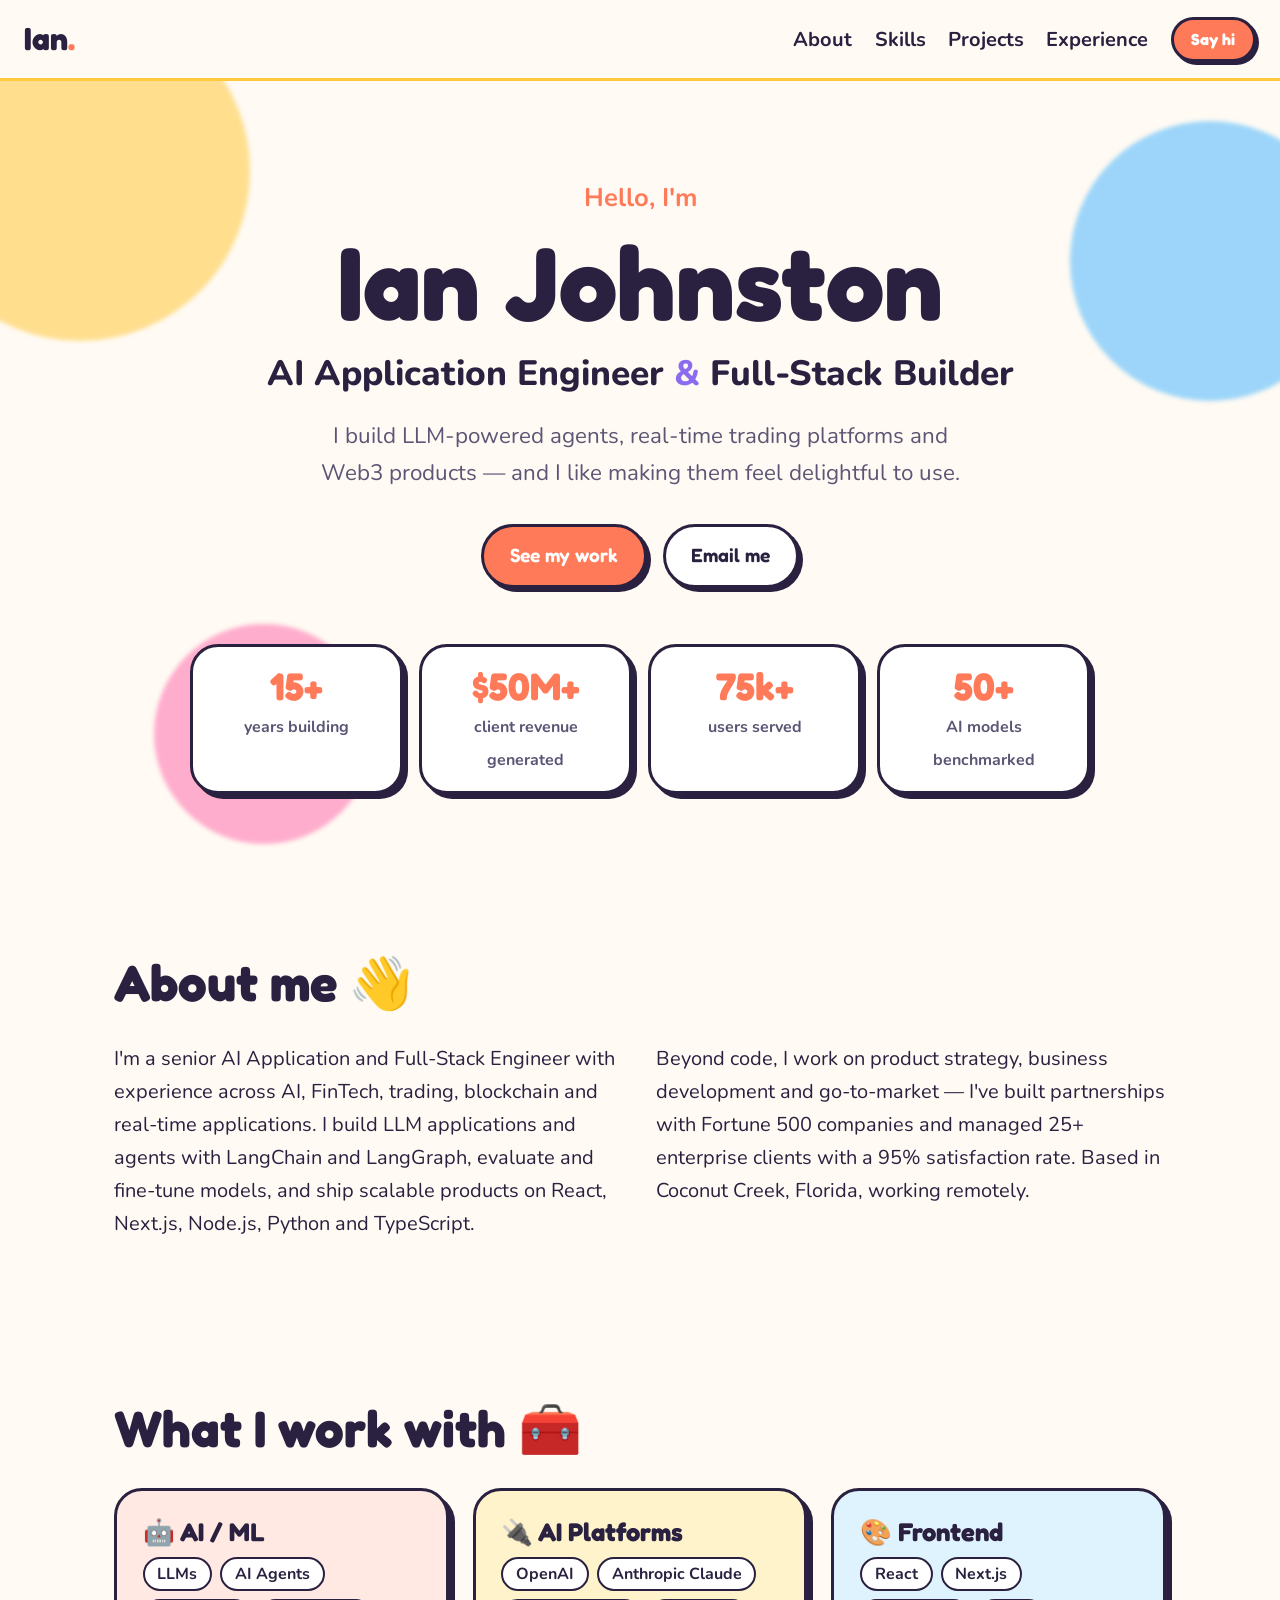
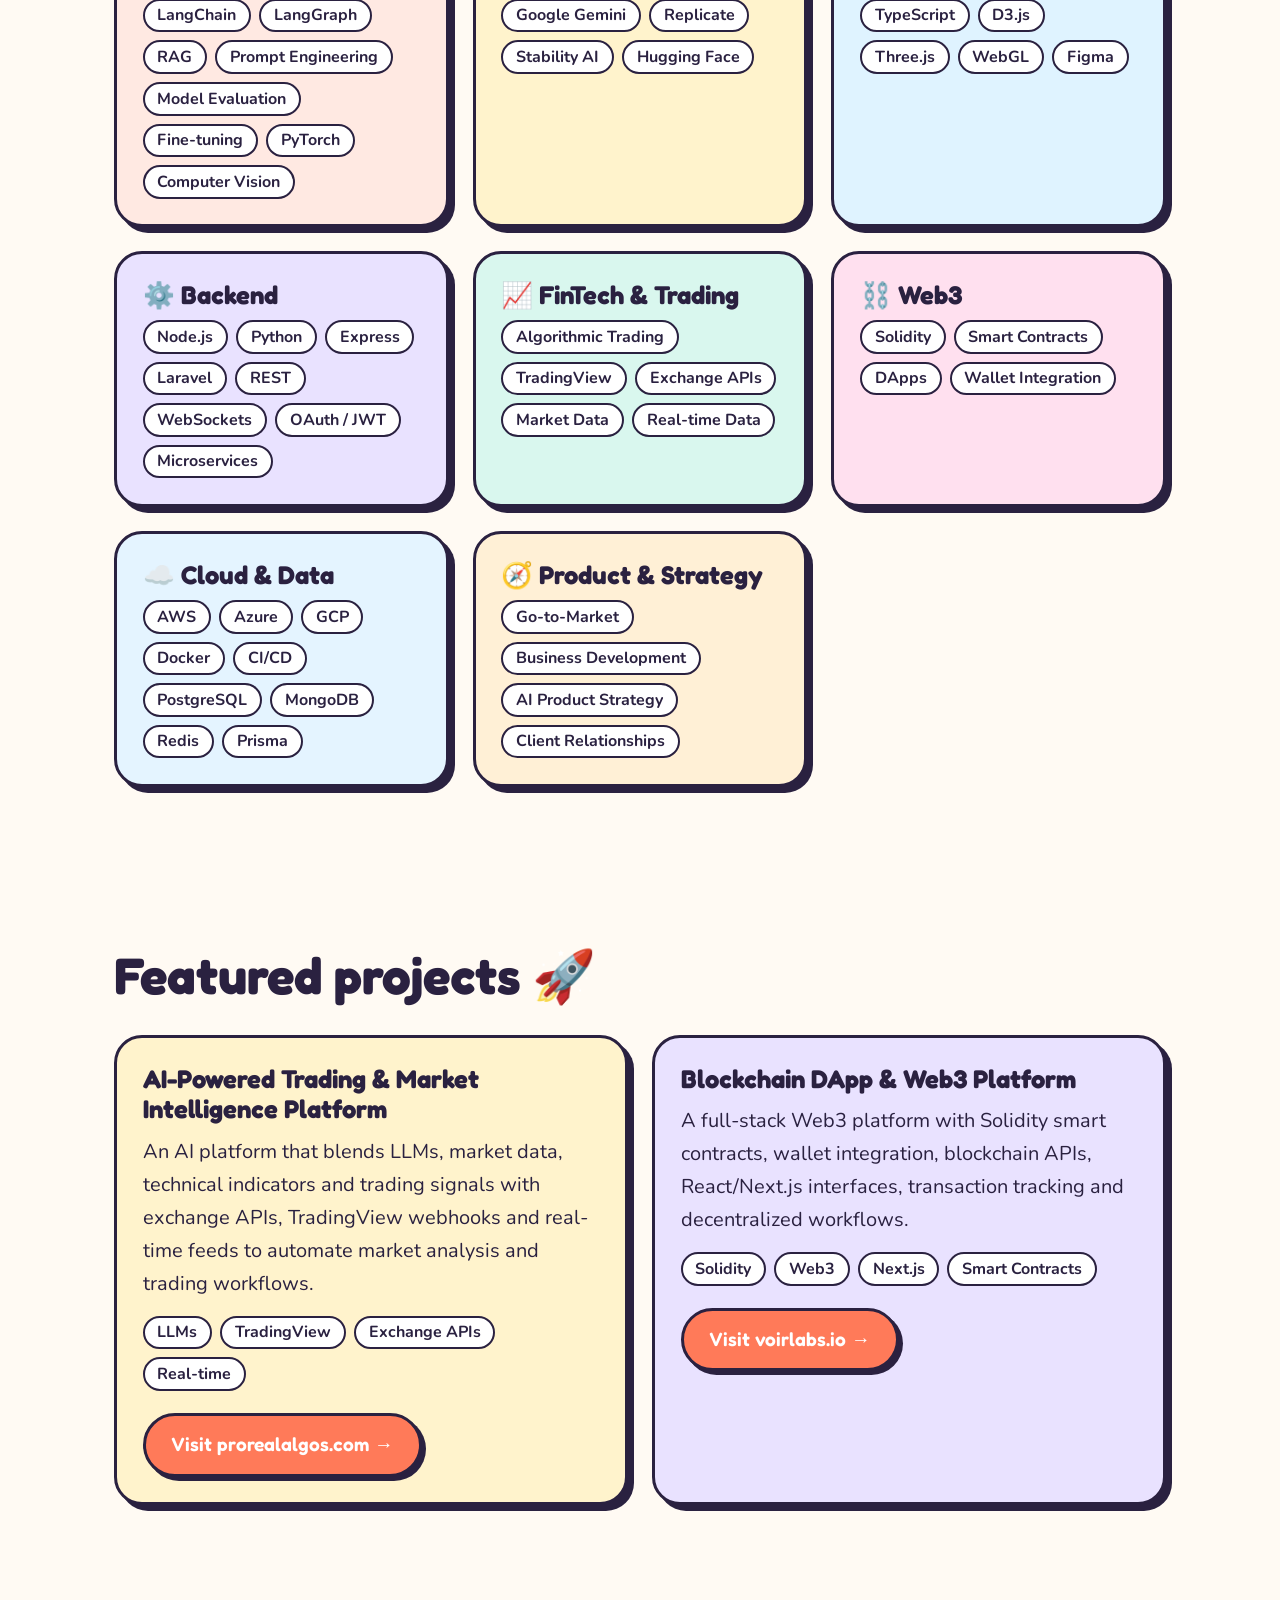
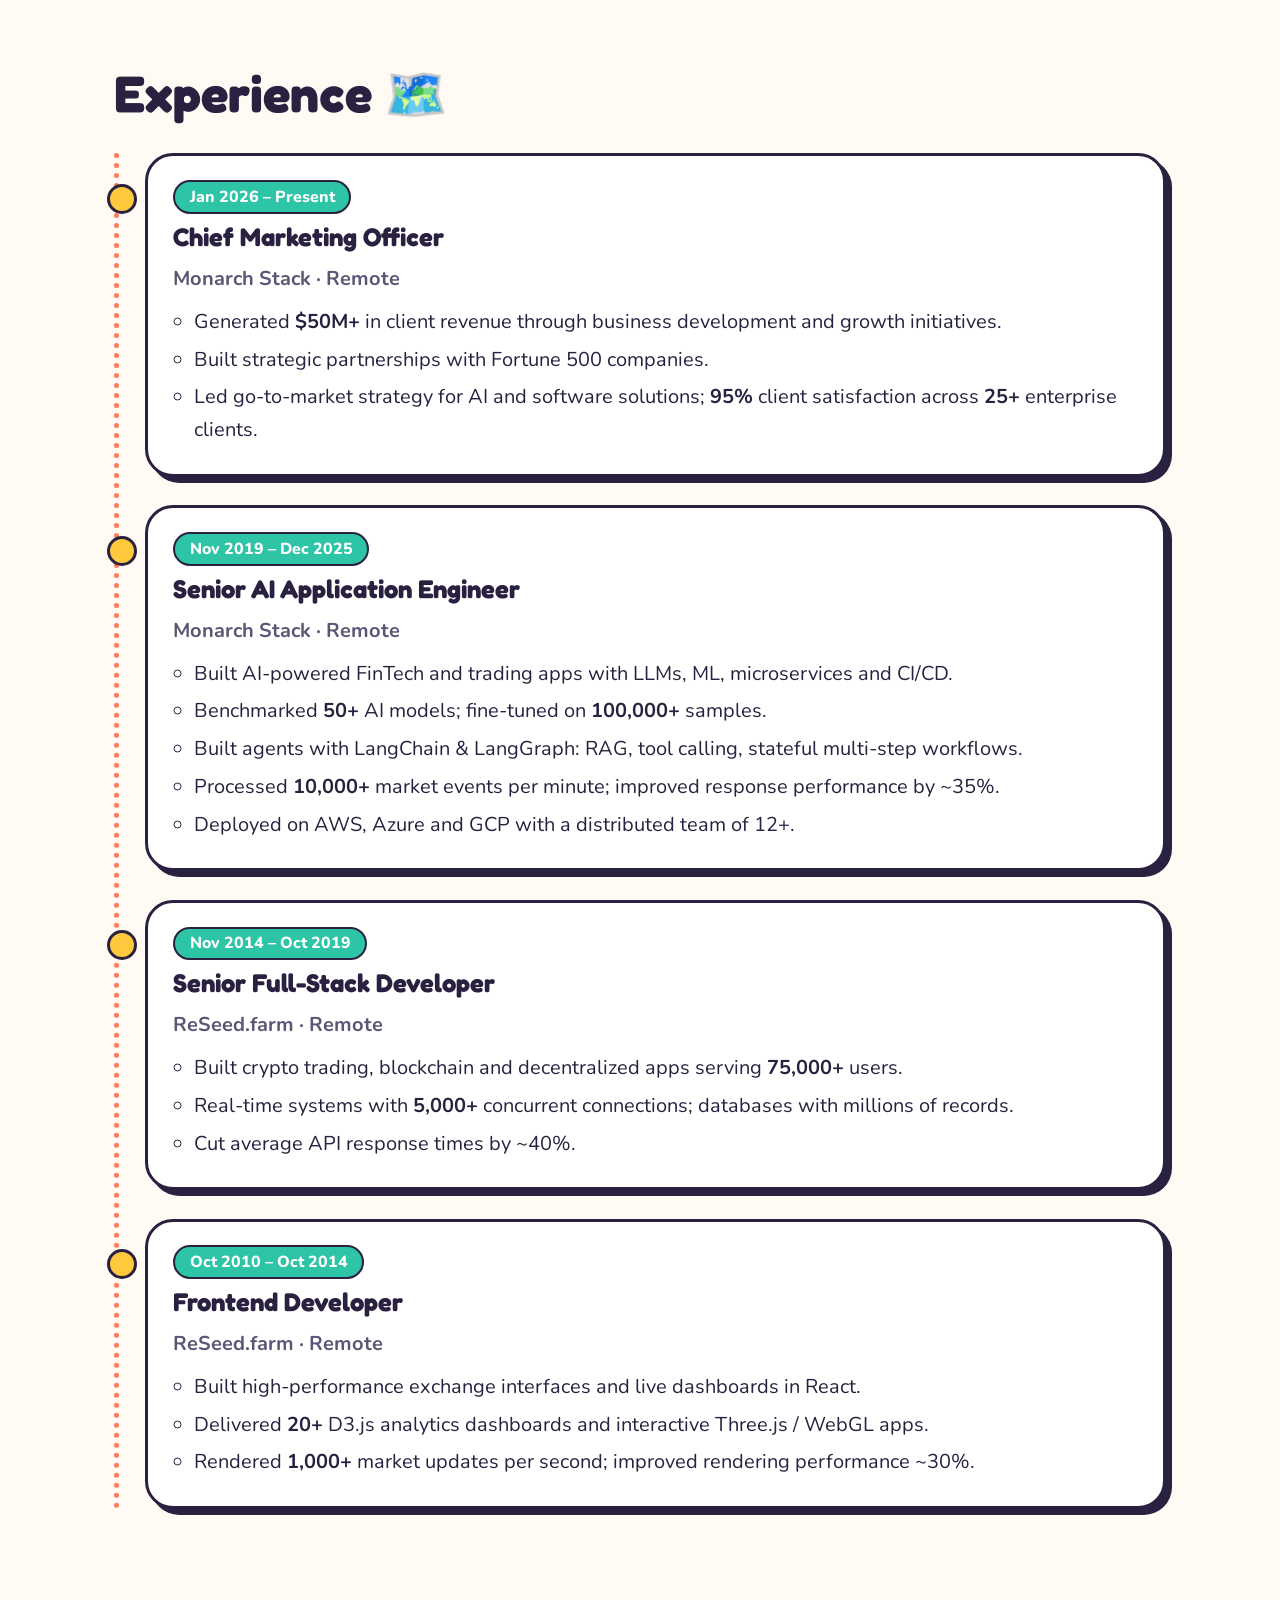
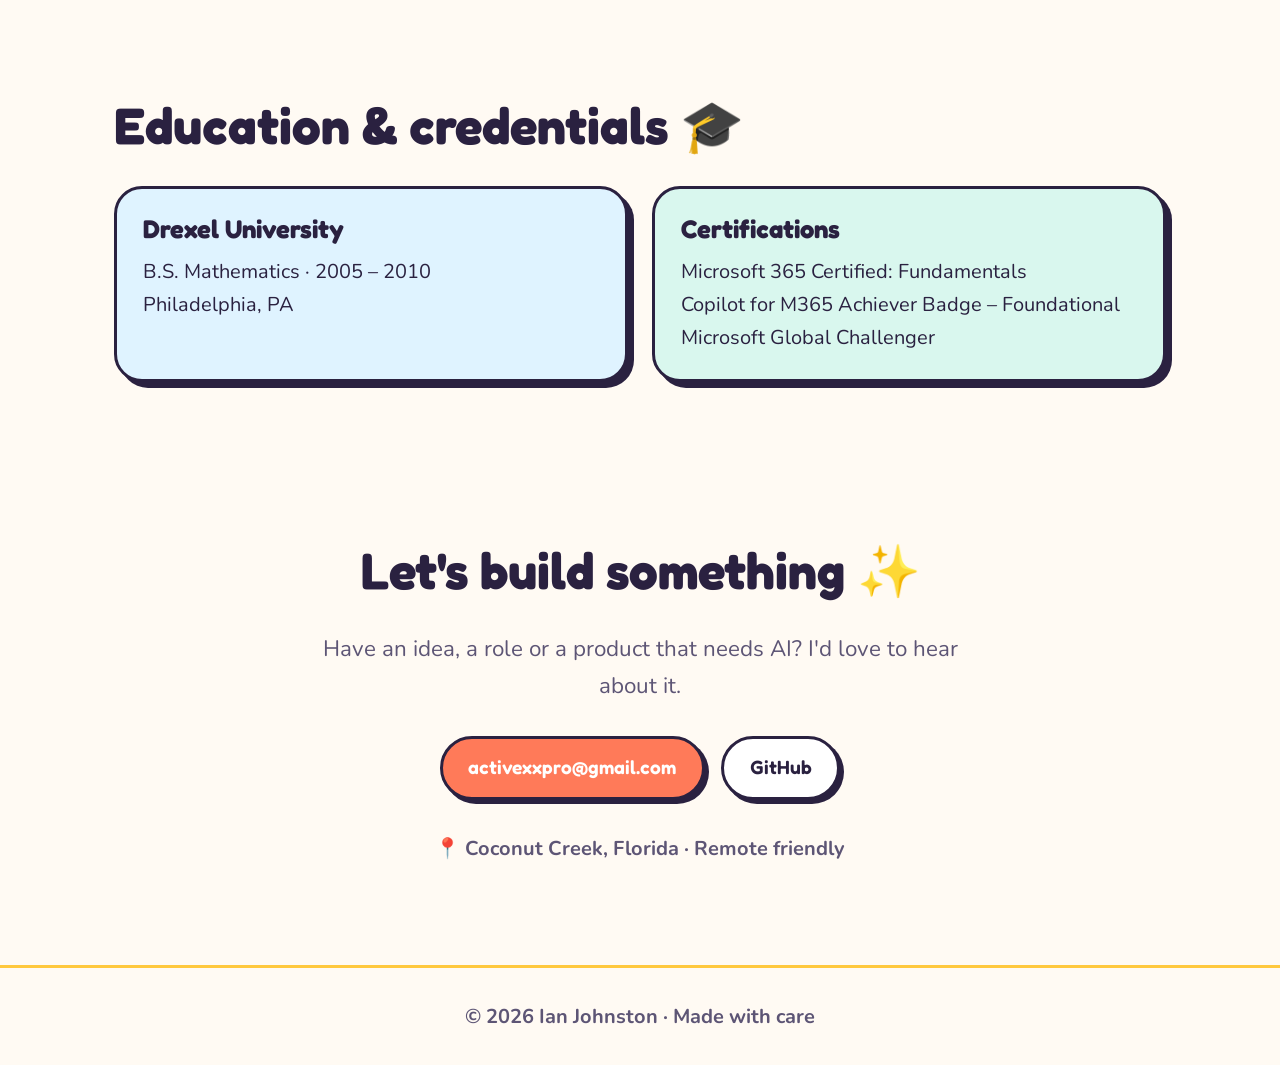
==== index.html @ da301e4f "Add portfolio site" ====
<!doctype html>
<html lang="en">
<head>
<meta charset="utf-8">
<meta name="viewport" content="width=device-width, initial-scale=1">
<title>Ian Johnston · AI Application &amp; Full-Stack Engineer</title>
<meta name="description" content="Ian Johnston — AI/ML engineer, full-stack engineer and technology leader building LLM agents, FinTech, trading and Web3 products.">
<meta property="og:title" content="Ian Johnston · AI Application &amp; Full-Stack Engineer">
<meta property="og:description" content="LLM agents, FinTech, trading and Web3 — built end to end.">
<meta property="og:type" content="website">
<link rel="icon" href="data:image/svg+xml,%3Csvg xmlns='http://www.w3.org/2000/svg' viewBox='0 0 100 100'%3E%3Crect width='100' height='100' rx='28' fill='%23ff7a59'/%3E%3Ctext x='50' y='68' font-size='56' font-weight='800' text-anchor='middle' fill='white' font-family='sans-serif'%3EIJ%3C/text%3E%3C/svg%3E">
<link rel="preconnect" href="https://fonts.googleapis.com">
<link rel="preconnect" href="https://fonts.gstatic.com" crossorigin>
<link href="https://fonts.googleapis.com/css2?family=Fredoka:wght@500;600;700&family=Nunito:wght@400;600;700;800&display=swap" rel="stylesheet">
<link rel="stylesheet" href="style.css">
</head>
<body>

<header class="nav">
  <a class="logo" href="#top">Ian<span>.</span></a>
  <nav>
    <a href="#about">About</a>
    <a href="#skills">Skills</a>
    <a href="#projects">Projects</a>
    <a href="#experience">Experience</a>
    <a class="btn small" href="#contact">Say hi</a>
  </nav>
</header>

<main id="top">

<section class="hero">
  <div class="blob b1"></div><div class="blob b2"></div><div class="blob b3"></div>
  <p class="wave">Hello, I'm</p>
  <h1>Ian Johnston</h1>
  <p class="role">AI Application Engineer <i>&amp;</i> Full-Stack Builder</p>
  <p class="lead">I build LLM-powered agents, real-time trading platforms and Web3 products — and I like making them feel delightful to use.</p>
  <div class="cta">
    <a class="btn" href="#projects">See my work</a>
    <a class="btn ghost" href="mailto:activexxpro@gmail.com">Email me</a>
  </div>
  <ul class="stats">
    <li><b>15+</b><span>years building</span></li>
    <li><b>$50M+</b><span>client revenue generated</span></li>
    <li><b>75k+</b><span>users served</span></li>
    <li><b>50+</b><span>AI models benchmarked</span></li>
  </ul>
</section>

<section id="about">
  <h2>About me <em>👋</em></h2>
  <div class="two">
    <p>I'm a senior AI Application and Full-Stack Engineer with experience across AI, FinTech, trading, blockchain and real-time applications. I build LLM applications and agents with LangChain and LangGraph, evaluate and fine-tune models, and ship scalable products on React, Next.js, Node.js, Python and TypeScript.</p>
    <p>Beyond code, I work on product strategy, business development and go-to-market — I've built partnerships with Fortune 500 companies and managed 25+ enterprise clients with a 95% satisfaction rate. Based in Coconut Creek, Florida, working remotely.</p>
  </div>
</section>

<section id="skills">
  <h2>What I work with <em>🧰</em></h2>
  <div class="grid">
    <article class="card c1"><h3>🤖 AI / ML</h3><p class="tags"><span>LLMs</span><span>AI Agents</span><span>LangChain</span><span>LangGraph</span><span>RAG</span><span>Prompt Engineering</span><span>Model Evaluation</span><span>Fine-tuning</span><span>PyTorch</span><span>Computer Vision</span></p></article>
    <article class="card c2"><h3>🔌 AI Platforms</h3><p class="tags"><span>OpenAI</span><span>Anthropic Claude</span><span>Google Gemini</span><span>Replicate</span><span>Stability AI</span><span>Hugging Face</span></p></article>
    <article class="card c3"><h3>🎨 Frontend</h3><p class="tags"><span>React</span><span>Next.js</span><span>TypeScript</span><span>D3.js</span><span>Three.js</span><span>WebGL</span><span>Figma</span></p></article>
    <article class="card c4"><h3>⚙️ Backend</h3><p class="tags"><span>Node.js</span><span>Python</span><span>Express</span><span>Laravel</span><span>REST</span><span>WebSockets</span><span>OAuth / JWT</span><span>Microservices</span></p></article>
    <article class="card c5"><h3>📈 FinTech &amp; Trading</h3><p class="tags"><span>Algorithmic Trading</span><span>TradingView</span><span>Exchange APIs</span><span>Market Data</span><span>Real-time Data</span></p></article>
    <article class="card c6"><h3>⛓️ Web3</h3><p class="tags"><span>Solidity</span><span>Smart Contracts</span><span>DApps</span><span>Wallet Integration</span></p></article>
    <article class="card c7"><h3>☁️ Cloud &amp; Data</h3><p class="tags"><span>AWS</span><span>Azure</span><span>GCP</span><span>Docker</span><span>CI/CD</span><span>PostgreSQL</span><span>MongoDB</span><span>Redis</span><span>Prisma</span></p></article>
    <article class="card c8"><h3>🧭 Product &amp; Strategy</h3><p class="tags"><span>Go-to-Market</span><span>Business Development</span><span>AI Product Strategy</span><span>Client Relationships</span></p></article>
  </div>
</section>

<section id="projects">
  <h2>Featured projects <em>🚀</em></h2>
  <div class="grid two-col">
    <article class="project p1">
      <h3>AI-Powered Trading &amp; Market Intelligence Platform</h3>
      <p>An AI platform that blends LLMs, market data, technical indicators and trading signals with exchange APIs, TradingView webhooks and real-time feeds to automate market analysis and trading workflows.</p>
      <p class="tags"><span>LLMs</span><span>TradingView</span><span>Exchange APIs</span><span>Real-time</span></p>
      <a class="btn" href="https://prorealalgos.com/" target="_blank" rel="noopener">Visit prorealalgos.com →</a>
    </article>
    <article class="project p2">
      <h3>Blockchain DApp &amp; Web3 Platform</h3>
      <p>A full-stack Web3 platform with Solidity smart contracts, wallet integration, blockchain APIs, React/Next.js interfaces, transaction tracking and decentralized workflows.</p>
      <p class="tags"><span>Solidity</span><span>Web3</span><span>Next.js</span><span>Smart Contracts</span></p>
      <a class="btn" href="https://www.voirlabs.io/" target="_blank" rel="noopener">Visit voirlabs.io →</a>
    </article>
  </div>
</section>

<section id="experience">
  <h2>Experience <em>🗺️</em></h2>
  <ol class="timeline">
    <li>
      <span class="date">Jan 2026 – Present</span>
      <h3>Chief Marketing Officer</h3><p class="org">Monarch Stack · Remote</p>
      <ul>
        <li>Generated <b>$50M+</b> in client revenue through business development and growth initiatives.</li>
        <li>Built strategic partnerships with Fortune 500 companies.</li>
        <li>Led go-to-market strategy for AI and software solutions; <b>95%</b> client satisfaction across <b>25+</b> enterprise clients.</li>
      </ul>
    </li>
    <li>
      <span class="date">Nov 2019 – Dec 2025</span>
      <h3>Senior AI Application Engineer</h3><p class="org">Monarch Stack · Remote</p>
      <ul>
        <li>Built AI-powered FinTech and trading apps with LLMs, ML, microservices and CI/CD.</li>
        <li>Benchmarked <b>50+</b> AI models; fine-tuned on <b>100,000+</b> samples.</li>
        <li>Built agents with LangChain &amp; LangGraph: RAG, tool calling, stateful multi-step workflows.</li>
        <li>Processed <b>10,000+</b> market events per minute; improved response performance by ~35%.</li>
        <li>Deployed on AWS, Azure and GCP with a distributed team of 12+.</li>
      </ul>
    </li>
    <li>
      <span class="date">Nov 2014 – Oct 2019</span>
      <h3>Senior Full-Stack Developer</h3><p class="org">ReSeed.farm · Remote</p>
      <ul>
        <li>Built crypto trading, blockchain and decentralized apps serving <b>75,000+</b> users.</li>
        <li>Real-time systems with <b>5,000+</b> concurrent connections; databases with millions of records.</li>
        <li>Cut average API response times by ~40%.</li>
      </ul>
    </li>
    <li>
      <span class="date">Oct 2010 – Oct 2014</span>
      <h3>Frontend Developer</h3><p class="org">ReSeed.farm · Remote</p>
      <ul>
        <li>Built high-performance exchange interfaces and live dashboards in React.</li>
        <li>Delivered <b>20+</b> D3.js analytics dashboards and interactive Three.js / WebGL apps.</li>
        <li>Rendered <b>1,000+</b> market updates per second; improved rendering performance ~30%.</li>
      </ul>
    </li>
  </ol>
</section>

<section id="education">
  <h2>Education &amp; credentials <em>🎓</em></h2>
  <div class="grid two-col">
    <article class="card c3"><h3>Drexel University</h3><p>B.S. Mathematics · 2005 – 2010<br>Philadelphia, PA</p></article>
    <article class="card c5"><h3>Certifications</h3>
      <p>Microsoft 365 Certified: Fundamentals<br>Copilot for M365 Achiever Badge – Foundational<br>Microsoft Global Challenger</p></article>
  </div>
</section>

<section id="contact" class="contact">
  <h2>Let's build something <em>✨</em></h2>
  <p class="lead">Have an idea, a role or a product that needs AI? I'd love to hear about it.</p>
  <div class="cta">
    <a class="btn" href="mailto:activexxpro@gmail.com">activexxpro@gmail.com</a>
    <a class="btn ghost" href="https://github.com/activexxpro" target="_blank" rel="noopener">GitHub</a>
  </div>
  <p class="loc">📍 Coconut Creek, Florida · Remote friendly</p>
</section>

</main>

<footer>© <span id="y"></span> Ian Johnston · Made with care</footer>
<script>document.getElementById('y').textContent=new Date().getFullYear()</script>
</body>
</html>
---- style.css ----
:root{
  --bg:#fffaf3; --ink:#2a2140; --muted:#5d5575; --card:#fff;
  --coral:#ff7a59; --sun:#ffc83d; --mint:#2ec4a6; --sky:#4cb8ff; --grape:#8b6cf0; --pink:#ff6fae;
  --radius:28px;
}
*{box-sizing:border-box}
html{scroll-behavior:smooth;scroll-padding-top:90px}
body{margin:0;background:var(--bg);color:var(--ink);font:400 1.25rem/1.65 'Nunito',system-ui,sans-serif}
h1,h2,h3,.logo,.btn{font-family:'Fredoka','Nunito',sans-serif}
a{color:inherit}
section{max-width:1100px;margin:0 auto;padding:5rem 1.5rem}
h2{font-size:clamp(2.2rem,5vw,3.2rem);margin:0 0 2rem;line-height:1.1}
h2 em{font-style:normal}
h3{font-size:1.6rem;margin:0 0 .6rem;line-height:1.2}

/* nav */
.nav{position:sticky;top:0;z-index:10;display:flex;justify-content:space-between;align-items:center;
  padding:.8rem 1.5rem;background:rgba(255,250,243,.9);backdrop-filter:blur(10px);border-bottom:3px solid var(--sun)}
.logo{font-size:2rem;font-weight:700;text-decoration:none}
.logo span{color:var(--coral)}
.nav nav{display:flex;gap:1.4rem;align-items:center;flex-wrap:wrap}
.nav nav a{text-decoration:none;font-weight:700}
.nav nav a:not(.btn):hover{color:var(--coral)}

/* buttons */
.btn{display:inline-block;background:var(--coral);color:#fff;text-decoration:none;font-weight:600;
  font-size:1.2rem;padding:.8rem 1.6rem;border-radius:999px;border:3px solid var(--ink);
  box-shadow:4px 4px 0 var(--ink);transition:transform .15s,box-shadow .15s}
.btn:hover{transform:translate(-2px,-2px);box-shadow:6px 6px 0 var(--ink)}
.btn.ghost{background:#fff;color:var(--ink)}
.btn.small{font-size:1rem;padding:.4rem 1.1rem;box-shadow:3px 3px 0 var(--ink)}

/* hero */
.hero{position:relative;text-align:center;padding-top:6rem;overflow:hidden;max-width:none}
.hero>*{position:relative;z-index:1}
.blob{position:absolute;border-radius:50%;filter:blur(2px);opacity:.55;z-index:0}
.b1{width:340px;height:340px;background:var(--sun);top:-80px;left:-90px}
.b2{width:280px;height:280px;background:var(--sky);top:40px;right:-70px}
.b3{width:220px;height:220px;background:var(--pink);bottom:30px;left:12%}
.wave{font-size:1.6rem;font-weight:700;color:var(--coral);margin:0}
.hero h1{font-size:clamp(3.4rem,10vw,6.5rem);margin:.1em 0;line-height:1}
.role{font-size:clamp(1.5rem,3.5vw,2.2rem);font-weight:800;margin:.3rem 0}
.role i{color:var(--grape);font-style:normal}
.lead{max-width:40rem;margin:1rem auto 2rem;font-size:1.4rem;color:var(--muted)}
.cta{display:flex;gap:1rem;justify-content:center;flex-wrap:wrap}
.stats{list-style:none;display:grid;grid-template-columns:repeat(auto-fit,minmax(170px,1fr));gap:1rem;
  max-width:900px;margin:3.5rem auto 0;padding:0}
.stats li{background:#fff;border:3px solid var(--ink);border-radius:var(--radius);padding:1rem;box-shadow:5px 5px 0 var(--ink)}
.stats b{display:block;font:700 2.4rem 'Fredoka',sans-serif;color:var(--coral)}
.stats span{font-size:1rem;color:var(--muted);font-weight:700}

/* about */
.two{display:grid;grid-template-columns:repeat(auto-fit,minmax(300px,1fr));gap:2rem}
.two p{margin:0}

/* cards */
.grid{display:grid;grid-template-columns:repeat(auto-fit,minmax(300px,1fr));gap:1.5rem}
.two-col{grid-template-columns:repeat(auto-fit,minmax(340px,1fr))}
.card,.project{background:var(--card);border:3px solid var(--ink);border-radius:var(--radius);padding:1.6rem;box-shadow:6px 6px 0 var(--ink)}
.card p,.project p{margin:0}
.c1{background:#ffe9e2}.c2{background:#fff3cc}.c3{background:#dff3ff}.c4{background:#e9e2ff}
.c5{background:#d9f7ee}.c6{background:#ffe0ef}.c7{background:#e4f4ff}.c8{background:#fff0d6}
.p1{background:#fff3cc}.p2{background:#e9e2ff}
.project p{margin-bottom:1rem}
.tags{display:flex;flex-wrap:wrap;gap:.5rem}
.tags span{background:#fff;border:2px solid var(--ink);border-radius:999px;padding:.1rem .8rem;font-size:1rem;font-weight:700}
.project .tags{margin-bottom:1.4rem}

/* timeline */
.timeline{list-style:none;margin:0;padding:0 0 0 1.6rem;border-left:5px dotted var(--coral)}
.timeline>li{position:relative;background:#fff;border:3px solid var(--ink);border-radius:var(--radius);
  padding:1.4rem 1.6rem;margin-bottom:1.8rem;box-shadow:6px 6px 0 var(--ink)}
.timeline>li::before{content:"";position:absolute;left:-2.55rem;top:1.7rem;width:1.5rem;height:1.5rem;
  background:var(--sun);border:3px solid var(--ink);border-radius:50%}
.date{display:inline-block;background:var(--mint);color:#fff;font-weight:800;font-size:1rem;
  padding:.1rem .9rem;border-radius:999px;border:2px solid var(--ink);margin-bottom:.5rem}
.org{margin:0 0 .6rem;color:var(--muted);font-weight:700}
.timeline ul{margin:0;padding-left:1.3rem}
.timeline li li{margin:.3rem 0}

/* contact */
.contact{text-align:center}
.contact .lead{margin-top:0}
.loc{margin-top:2rem;color:var(--muted);font-weight:700}

footer{text-align:center;padding:2rem 1rem;border-top:3px solid var(--sun);color:var(--muted);font-weight:700}

@media (max-width:640px){
  body{font-size:1.15rem}
  section{padding:3.5rem 1.2rem}
  .nav nav a:not(.btn){display:none}
  .timeline{padding-left:1.2rem}
  .timeline>li::before{left:-2.15rem}
}
@media (prefers-reduced-motion:reduce){html{scroll-behavior:auto}.btn{transition:none}}
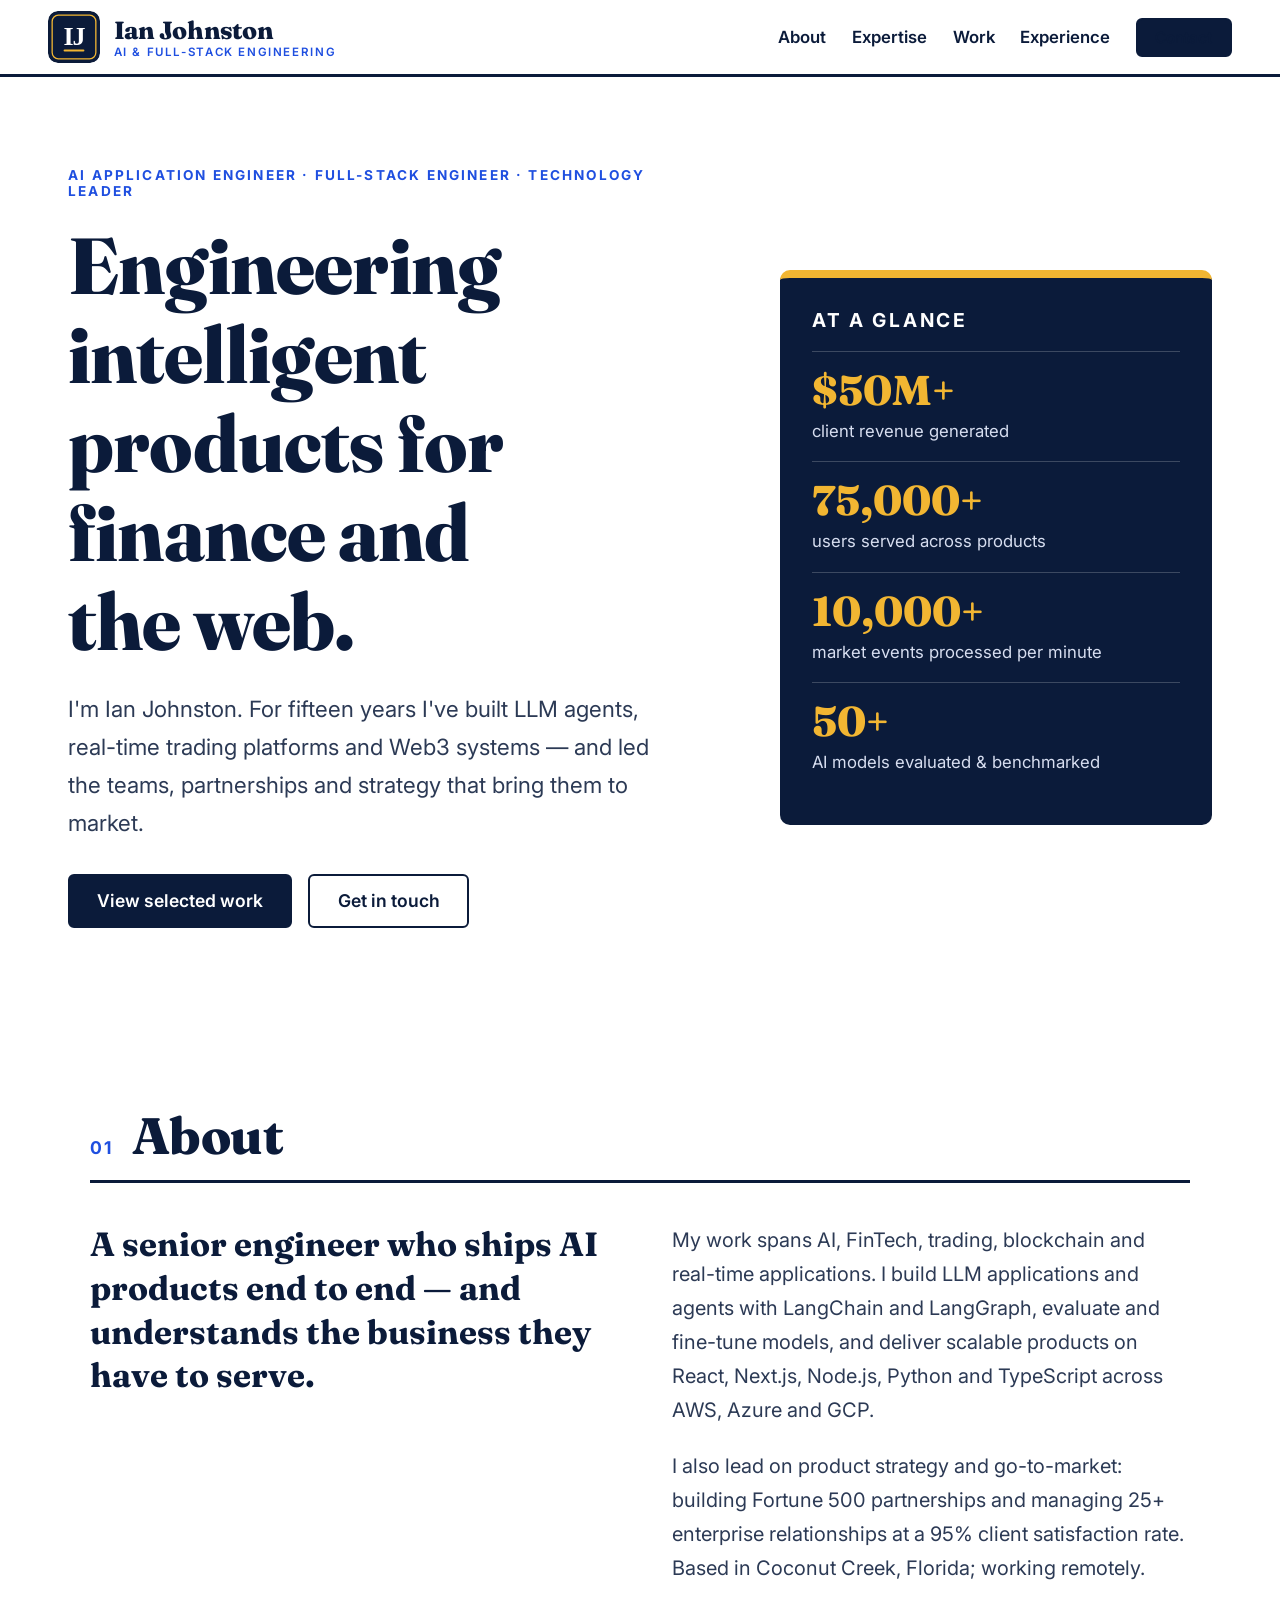
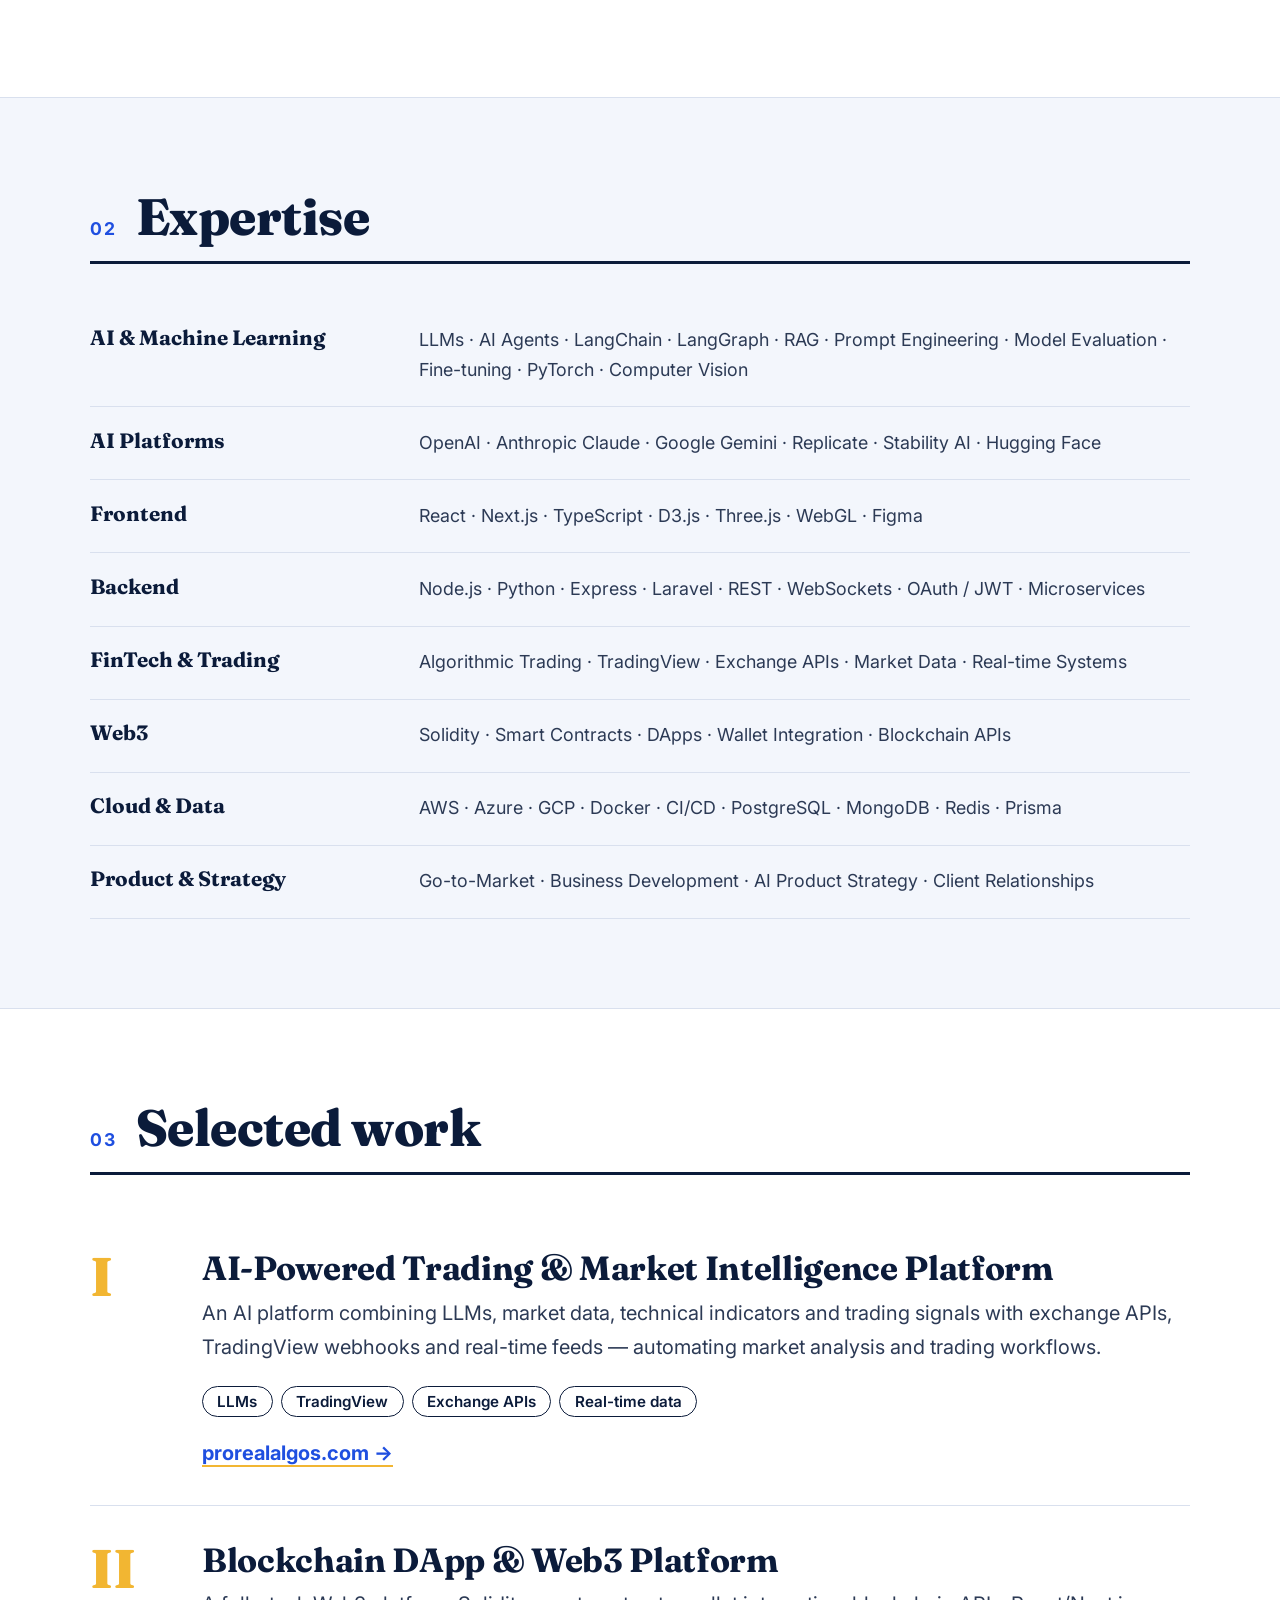
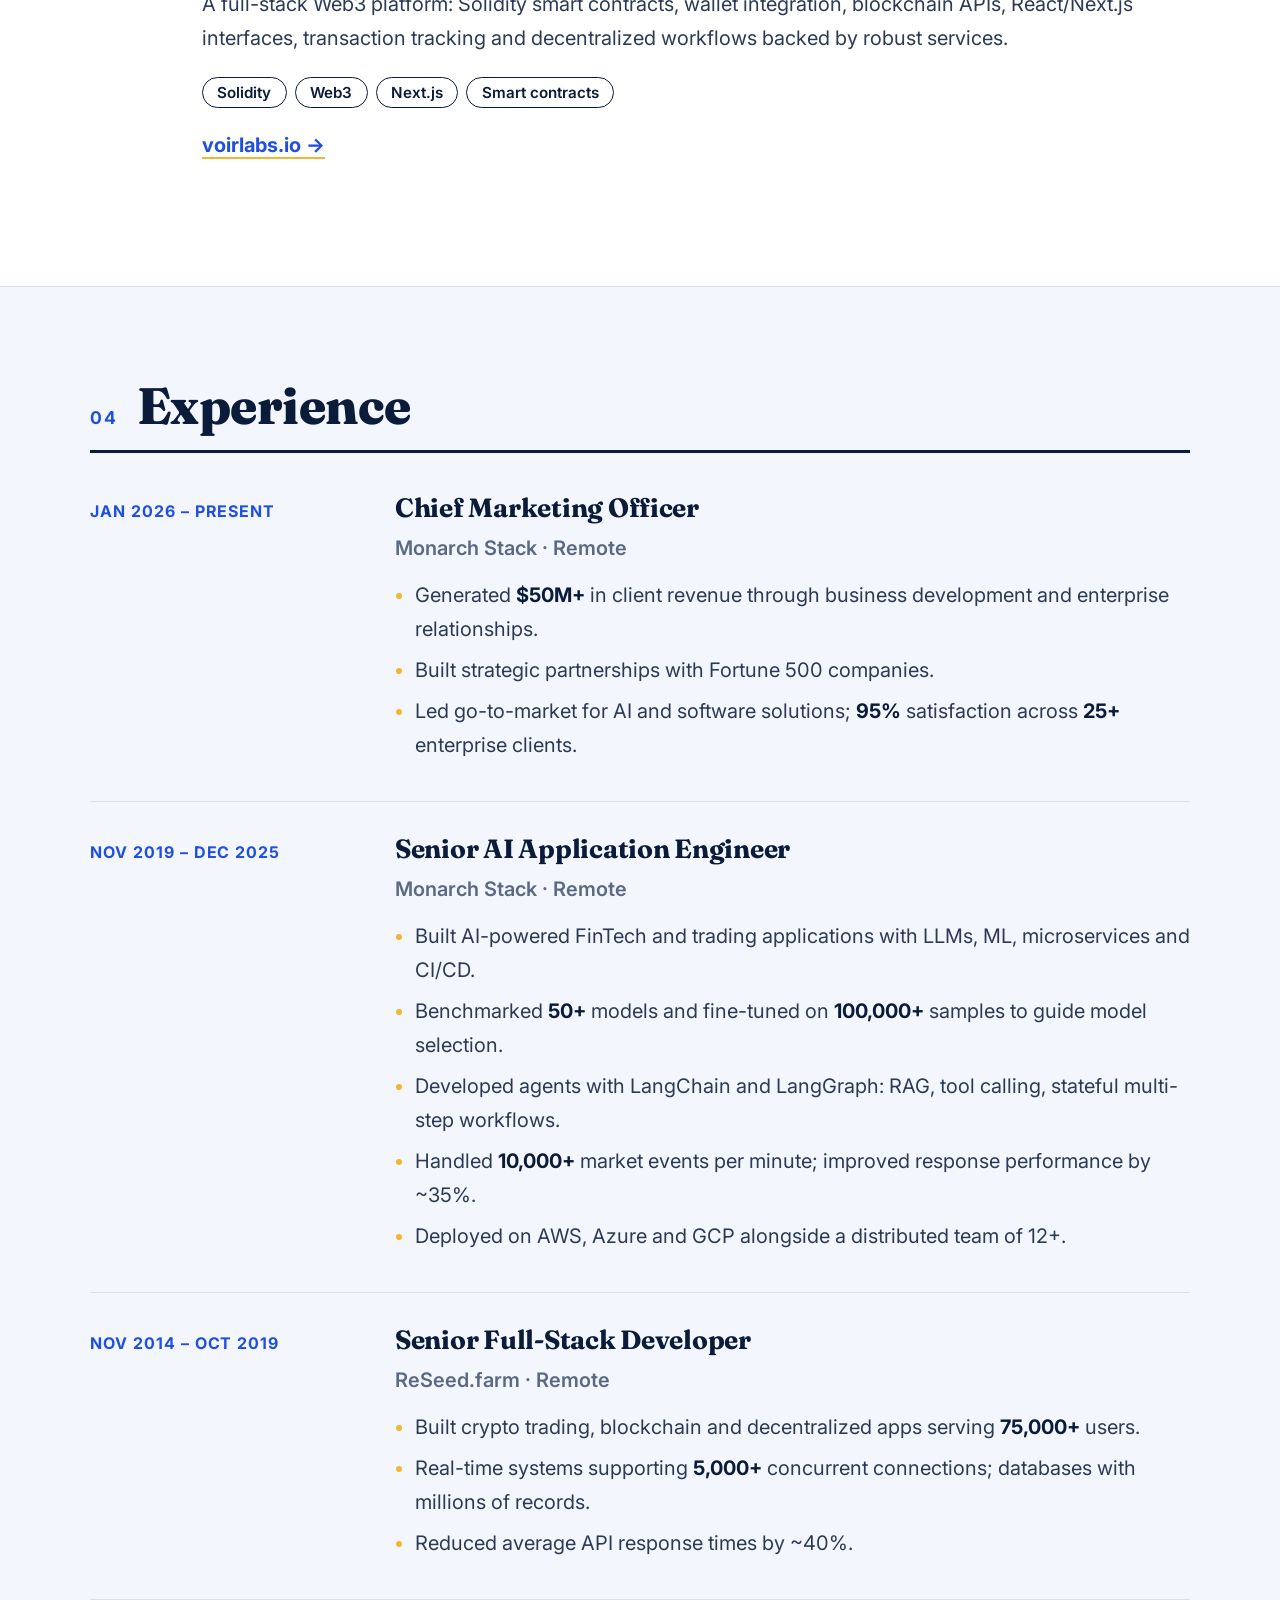
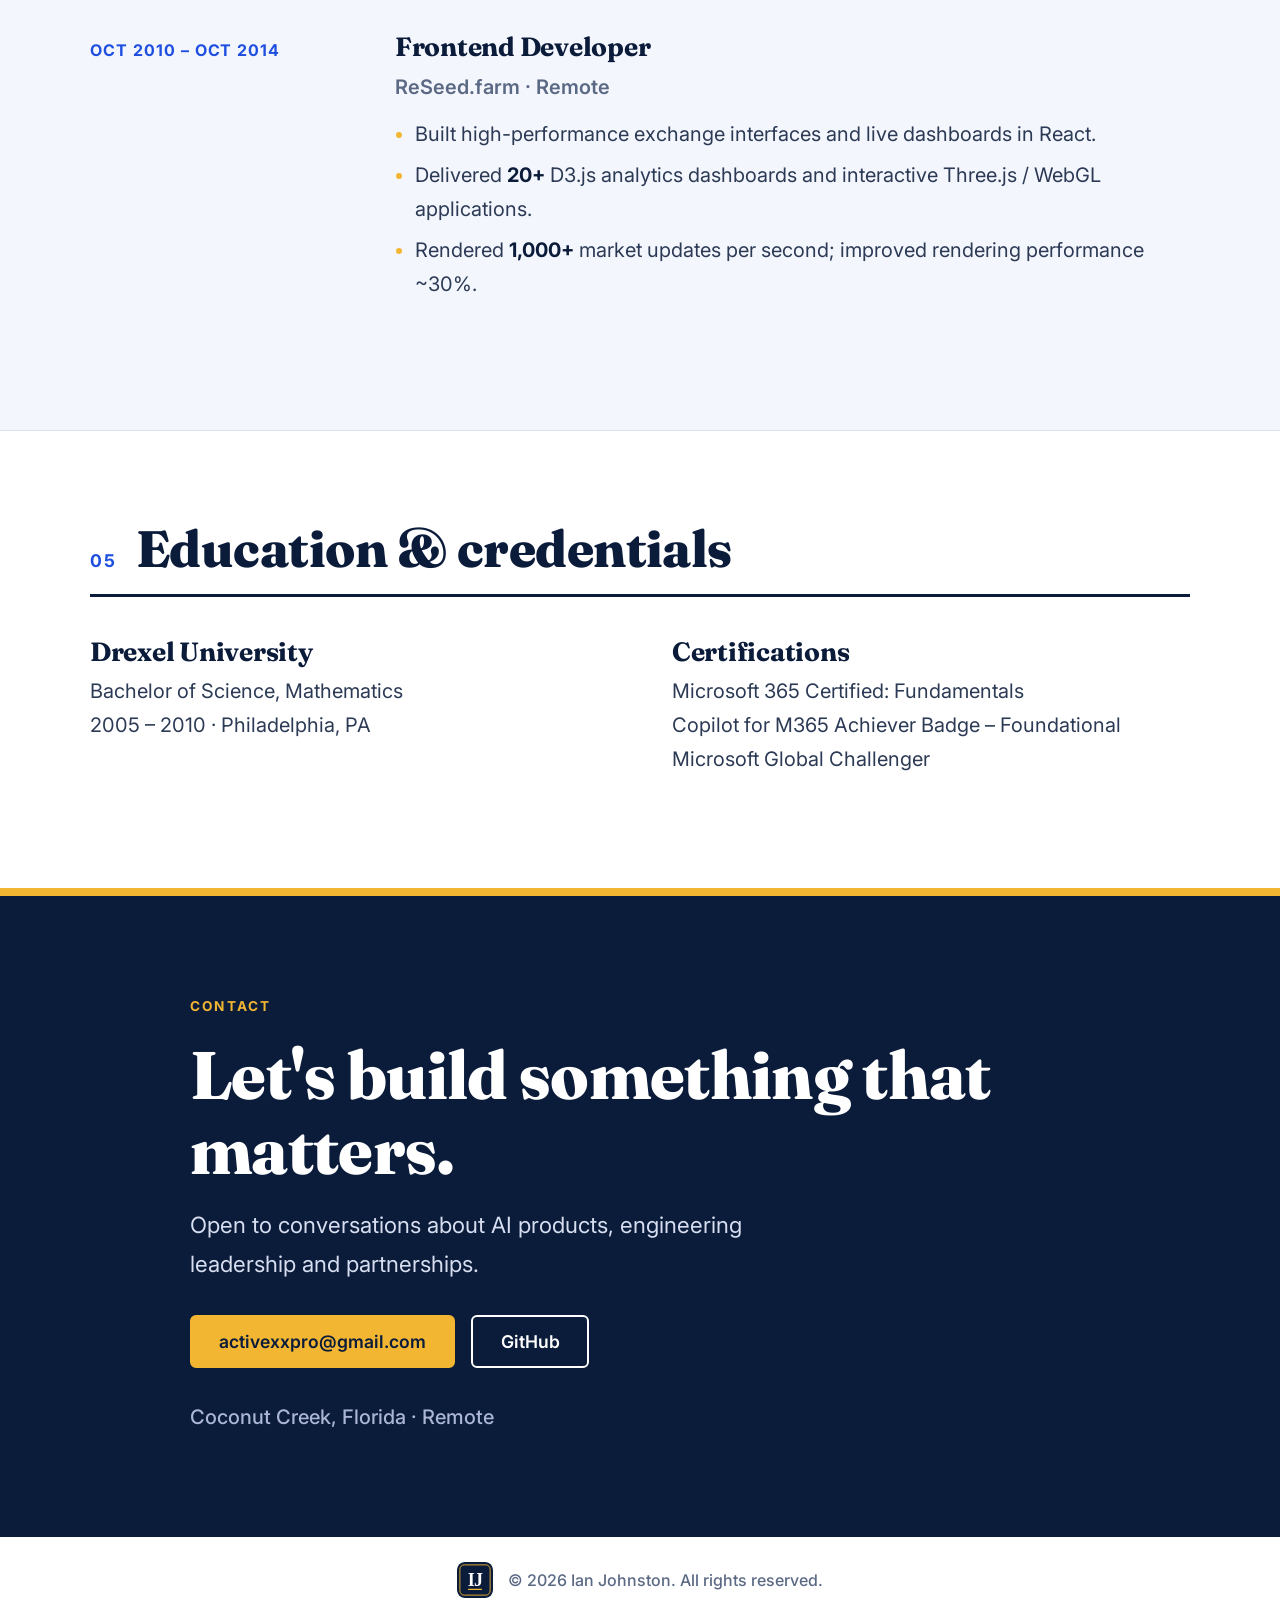
==== commit e72d9093: "Redesign portfolio with new logo and professional layout" ====
--- a/index.html
+++ b/index.html
@@ -4,155 +4,194 @@
 <meta charset="utf-8">
 <meta name="viewport" content="width=device-width, initial-scale=1">
 <title>Ian Johnston · AI Application &amp; Full-Stack Engineer</title>
-<meta name="description" content="Ian Johnston — AI/ML engineer, full-stack engineer and technology leader building LLM agents, FinTech, trading and Web3 products.">
+<meta name="description" content="Ian Johnston — AI application engineer and technology leader. LLM agents, FinTech, trading and Web3 products, built end to end.">
 <meta property="og:title" content="Ian Johnston · AI Application &amp; Full-Stack Engineer">
 <meta property="og:description" content="LLM agents, FinTech, trading and Web3 — built end to end.">
 <meta property="og:type" content="website">
-<link rel="icon" href="data:image/svg+xml,%3Csvg xmlns='http://www.w3.org/2000/svg' viewBox='0 0 100 100'%3E%3Crect width='100' height='100' rx='28' fill='%23ff7a59'/%3E%3Ctext x='50' y='68' font-size='56' font-weight='800' text-anchor='middle' fill='white' font-family='sans-serif'%3EIJ%3C/text%3E%3C/svg%3E">
+<link rel="icon" href="logo.svg" type="image/svg+xml">
 <link rel="preconnect" href="https://fonts.googleapis.com">
 <link rel="preconnect" href="https://fonts.gstatic.com" crossorigin>
-<link href="https://fonts.googleapis.com/css2?family=Fredoka:wght@500;600;700&family=Nunito:wght@400;600;700;800&display=swap" rel="stylesheet">
+<link href="https://fonts.googleapis.com/css2?family=Fraunces:opsz,wght@9..144,600;9..144,700;9..144,800&family=Inter:wght@400;500;600;700&display=swap" rel="stylesheet">
 <link rel="stylesheet" href="style.css">
 </head>
 <body>
 
 <header class="nav">
-  <a class="logo" href="#top">Ian<span>.</span></a>
-  <nav>
+  <a class="brand" href="#top" aria-label="Ian Johnston — home">
+    <img src="logo.svg" alt="" width="52" height="52">
+    <span class="brand-text">
+      <strong>Ian Johnston</strong>
+      <small>AI &amp; Full-Stack Engineering</small>
+    </span>
+  </a>
+  <nav aria-label="Primary">
     <a href="#about">About</a>
-    <a href="#skills">Skills</a>
-    <a href="#projects">Projects</a>
+    <a href="#expertise">Expertise</a>
+    <a href="#work">Work</a>
     <a href="#experience">Experience</a>
-    <a class="btn small" href="#contact">Say hi</a>
+    <a class="btn small" href="#contact">Contact</a>
   </nav>
 </header>
 
 <main id="top">
 
 <section class="hero">
-  <div class="blob b1"></div><div class="blob b2"></div><div class="blob b3"></div>
-  <p class="wave">Hello, I'm</p>
-  <h1>Ian Johnston</h1>
-  <p class="role">AI Application Engineer <i>&amp;</i> Full-Stack Builder</p>
-  <p class="lead">I build LLM-powered agents, real-time trading platforms and Web3 products — and I like making them feel delightful to use.</p>
-  <div class="cta">
-    <a class="btn" href="#projects">See my work</a>
-    <a class="btn ghost" href="mailto:activexxpro@gmail.com">Email me</a>
+  <div class="hero-copy">
+    <p class="eyebrow">AI Application Engineer · Full-Stack Engineer · Technology Leader</p>
+    <h1>Engineering intelligent products for finance and the&nbsp;web.</h1>
+    <p class="lead">I'm Ian Johnston. For fifteen years I've built LLM agents, real-time trading platforms and Web3 systems — and led the teams, partnerships and strategy that bring them to market.</p>
+    <div class="cta">
+      <a class="btn" href="#work">View selected work</a>
+      <a class="btn ghost" href="mailto:activexxpro@gmail.com">Get in touch</a>
+    </div>
   </div>
-  <ul class="stats">
-    <li><b>15+</b><span>years building</span></li>
-    <li><b>$50M+</b><span>client revenue generated</span></li>
-    <li><b>75k+</b><span>users served</span></li>
-    <li><b>50+</b><span>AI models benchmarked</span></li>
-  </ul>
+  <aside class="glance" aria-label="Career highlights">
+    <h2>At a glance</h2>
+    <dl>
+      <div><dt>$50M+</dt><dd>client revenue generated</dd></div>
+      <div><dt>75,000+</dt><dd>users served across products</dd></div>
+      <div><dt>10,000+</dt><dd>market events processed per minute</dd></div>
+      <div><dt>50+</dt><dd>AI models evaluated &amp; benchmarked</dd></div>
+    </dl>
+  </aside>
 </section>
 
-<section id="about">
-  <h2>About me <em>👋</em></h2>
-  <div class="two">
-    <p>I'm a senior AI Application and Full-Stack Engineer with experience across AI, FinTech, trading, blockchain and real-time applications. I build LLM applications and agents with LangChain and LangGraph, evaluate and fine-tune models, and ship scalable products on React, Next.js, Node.js, Python and TypeScript.</p>
-    <p>Beyond code, I work on product strategy, business development and go-to-market — I've built partnerships with Fortune 500 companies and managed 25+ enterprise clients with a 95% satisfaction rate. Based in Coconut Creek, Florida, working remotely.</p>
+<section id="about" class="block">
+  <header class="sec-head"><span class="num">01</span><h2>About</h2></header>
+  <div class="cols">
+    <p class="big">A senior engineer who ships AI products end to end — and understands the business they have to serve.</p>
+    <div>
+      <p>My work spans AI, FinTech, trading, blockchain and real-time applications. I build LLM applications and agents with LangChain and LangGraph, evaluate and fine-tune models, and deliver scalable products on React, Next.js, Node.js, Python and TypeScript across AWS, Azure and GCP.</p>
+      <p>I also lead on product strategy and go-to-market: building Fortune 500 partnerships and managing 25+ enterprise relationships at a 95% client satisfaction rate. Based in Coconut Creek, Florida; working remotely.</p>
+    </div>
   </div>
 </section>
 
-<section id="skills">
-  <h2>What I work with <em>🧰</em></h2>
-  <div class="grid">
-    <article class="card c1"><h3>🤖 AI / ML</h3><p class="tags"><span>LLMs</span><span>AI Agents</span><span>LangChain</span><span>LangGraph</span><span>RAG</span><span>Prompt Engineering</span><span>Model Evaluation</span><span>Fine-tuning</span><span>PyTorch</span><span>Computer Vision</span></p></article>
-    <article class="card c2"><h3>🔌 AI Platforms</h3><p class="tags"><span>OpenAI</span><span>Anthropic Claude</span><span>Google Gemini</span><span>Replicate</span><span>Stability AI</span><span>Hugging Face</span></p></article>
-    <article class="card c3"><h3>🎨 Frontend</h3><p class="tags"><span>React</span><span>Next.js</span><span>TypeScript</span><span>D3.js</span><span>Three.js</span><span>WebGL</span><span>Figma</span></p></article>
-    <article class="card c4"><h3>⚙️ Backend</h3><p class="tags"><span>Node.js</span><span>Python</span><span>Express</span><span>Laravel</span><span>REST</span><span>WebSockets</span><span>OAuth / JWT</span><span>Microservices</span></p></article>
-    <article class="card c5"><h3>📈 FinTech &amp; Trading</h3><p class="tags"><span>Algorithmic Trading</span><span>TradingView</span><span>Exchange APIs</span><span>Market Data</span><span>Real-time Data</span></p></article>
-    <article class="card c6"><h3>⛓️ Web3</h3><p class="tags"><span>Solidity</span><span>Smart Contracts</span><span>DApps</span><span>Wallet Integration</span></p></article>
-    <article class="card c7"><h3>☁️ Cloud &amp; Data</h3><p class="tags"><span>AWS</span><span>Azure</span><span>GCP</span><span>Docker</span><span>CI/CD</span><span>PostgreSQL</span><span>MongoDB</span><span>Redis</span><span>Prisma</span></p></article>
-    <article class="card c8"><h3>🧭 Product &amp; Strategy</h3><p class="tags"><span>Go-to-Market</span><span>Business Development</span><span>AI Product Strategy</span><span>Client Relationships</span></p></article>
-  </div>
+<section id="expertise" class="block tint">
+  <header class="sec-head"><span class="num">02</span><h2>Expertise</h2></header>
+  <dl class="rows">
+    <div><dt>AI &amp; Machine Learning</dt><dd>LLMs · AI Agents · LangChain · LangGraph · RAG · Prompt Engineering · Model Evaluation · Fine-tuning · PyTorch · Computer Vision</dd></div>
+    <div><dt>AI Platforms</dt><dd>OpenAI · Anthropic Claude · Google Gemini · Replicate · Stability AI · Hugging Face</dd></div>
+    <div><dt>Frontend</dt><dd>React · Next.js · TypeScript · D3.js · Three.js · WebGL · Figma</dd></div>
+    <div><dt>Backend</dt><dd>Node.js · Python · Express · Laravel · REST · WebSockets · OAuth / JWT · Microservices</dd></div>
+    <div><dt>FinTech &amp; Trading</dt><dd>Algorithmic Trading · TradingView · Exchange APIs · Market Data · Real-time Systems</dd></div>
+    <div><dt>Web3</dt><dd>Solidity · Smart Contracts · DApps · Wallet Integration · Blockchain APIs</dd></div>
+    <div><dt>Cloud &amp; Data</dt><dd>AWS · Azure · GCP · Docker · CI/CD · PostgreSQL · MongoDB · Redis · Prisma</dd></div>
+    <div><dt>Product &amp; Strategy</dt><dd>Go-to-Market · Business Development · AI Product Strategy · Client Relationships</dd></div>
+  </dl>
 </section>
 
-<section id="projects">
-  <h2>Featured projects <em>🚀</em></h2>
-  <div class="grid two-col">
-    <article class="project p1">
+<section id="work" class="block">
+  <header class="sec-head"><span class="num">03</span><h2>Selected work</h2></header>
+  <article class="project">
+    <span class="pnum">I</span>
+    <div>
       <h3>AI-Powered Trading &amp; Market Intelligence Platform</h3>
-      <p>An AI platform that blends LLMs, market data, technical indicators and trading signals with exchange APIs, TradingView webhooks and real-time feeds to automate market analysis and trading workflows.</p>
-      <p class="tags"><span>LLMs</span><span>TradingView</span><span>Exchange APIs</span><span>Real-time</span></p>
-      <a class="btn" href="https://prorealalgos.com/" target="_blank" rel="noopener">Visit prorealalgos.com →</a>
+      <p>An AI platform combining LLMs, market data, technical indicators and trading signals with exchange APIs, TradingView webhooks and real-time feeds — automating market analysis and trading workflows.</p>
+      <p class="chips"><span>LLMs</span><span>TradingView</span><span>Exchange APIs</span><span>Real-time data</span></p>
+      <a class="link" href="https://prorealalgos.com/" target="_blank" rel="noopener">prorealalgos.com →</a>
+    </div>
+  </article>
+  <article class="project">
+    <span class="pnum">II</span>
+    <div>
+      <h3>Blockchain DApp &amp; Web3 Platform</h3>
+      <p>A full-stack Web3 platform: Solidity smart contracts, wallet integration, blockchain APIs, React/Next.js interfaces, transaction tracking and decentralized workflows backed by robust services.</p>
+      <p class="chips"><span>Solidity</span><span>Web3</span><span>Next.js</span><span>Smart contracts</span></p>
+      <a class="link" href="https://www.voirlabs.io/" target="_blank" rel="noopener">voirlabs.io →</a>
+    </div>
+  </article>
+</section>
+
+<section id="experience" class="block tint">
+  <header class="sec-head"><span class="num">04</span><h2>Experience</h2></header>
+  <div class="jobs">
+    <article class="job">
+      <p class="when">Jan 2026 – Present</p>
+      <div>
+        <h3>Chief Marketing Officer</h3>
+        <p class="org">Monarch Stack · Remote</p>
+        <ul>
+          <li>Generated <b>$50M+</b> in client revenue through business development and enterprise relationships.</li>
+          <li>Built strategic partnerships with Fortune 500 companies.</li>
+          <li>Led go-to-market for AI and software solutions; <b>95%</b> satisfaction across <b>25+</b> enterprise clients.</li>
+        </ul>
+      </div>
     </article>
-    <article class="project p2">
-      <h3>Blockchain DApp &amp; Web3 Platform</h3>
-      <p>A full-stack Web3 platform with Solidity smart contracts, wallet integration, blockchain APIs, React/Next.js interfaces, transaction tracking and decentralized workflows.</p>
-      <p class="tags"><span>Solidity</span><span>Web3</span><span>Next.js</span><span>Smart Contracts</span></p>
-      <a class="btn" href="https://www.voirlabs.io/" target="_blank" rel="noopener">Visit voirlabs.io →</a>
+    <article class="job">
+      <p class="when">Nov 2019 – Dec 2025</p>
+      <div>
+        <h3>Senior AI Application Engineer</h3>
+        <p class="org">Monarch Stack · Remote</p>
+        <ul>
+          <li>Built AI-powered FinTech and trading applications with LLMs, ML, microservices and CI/CD.</li>
+          <li>Benchmarked <b>50+</b> models and fine-tuned on <b>100,000+</b> samples to guide model selection.</li>
+          <li>Developed agents with LangChain and LangGraph: RAG, tool calling, stateful multi-step workflows.</li>
+          <li>Handled <b>10,000+</b> market events per minute; improved response performance by ~35%.</li>
+          <li>Deployed on AWS, Azure and GCP alongside a distributed team of 12+.</li>
+        </ul>
+      </div>
+    </article>
+    <article class="job">
+      <p class="when">Nov 2014 – Oct 2019</p>
+      <div>
+        <h3>Senior Full-Stack Developer</h3>
+        <p class="org">ReSeed.farm · Remote</p>
+        <ul>
+          <li>Built crypto trading, blockchain and decentralized apps serving <b>75,000+</b> users.</li>
+          <li>Real-time systems supporting <b>5,000+</b> concurrent connections; databases with millions of records.</li>
+          <li>Reduced average API response times by ~40%.</li>
+        </ul>
+      </div>
+    </article>
+    <article class="job">
+      <p class="when">Oct 2010 – Oct 2014</p>
+      <div>
+        <h3>Frontend Developer</h3>
+        <p class="org">ReSeed.farm · Remote</p>
+        <ul>
+          <li>Built high-performance exchange interfaces and live dashboards in React.</li>
+          <li>Delivered <b>20+</b> D3.js analytics dashboards and interactive Three.js / WebGL applications.</li>
+          <li>Rendered <b>1,000+</b> market updates per second; improved rendering performance ~30%.</li>
+        </ul>
+      </div>
     </article>
   </div>
 </section>
 
-<section id="experience">
-  <h2>Experience <em>🗺️</em></h2>
-  <ol class="timeline">
-    <li>
-      <span class="date">Jan 2026 – Present</span>
-      <h3>Chief Marketing Officer</h3><p class="org">Monarch Stack · Remote</p>
-      <ul>
-        <li>Generated <b>$50M+</b> in client revenue through business development and growth initiatives.</li>
-        <li>Built strategic partnerships with Fortune 500 companies.</li>
-        <li>Led go-to-market strategy for AI and software solutions; <b>95%</b> client satisfaction across <b>25+</b> enterprise clients.</li>
-      </ul>
-    </li>
-    <li>
-      <span class="date">Nov 2019 – Dec 2025</span>
-      <h3>Senior AI Application Engineer</h3><p class="org">Monarch Stack · Remote</p>
-      <ul>
-        <li>Built AI-powered FinTech and trading apps with LLMs, ML, microservices and CI/CD.</li>
-        <li>Benchmarked <b>50+</b> AI models; fine-tuned on <b>100,000+</b> samples.</li>
-        <li>Built agents with LangChain &amp; LangGraph: RAG, tool calling, stateful multi-step workflows.</li>
-        <li>Processed <b>10,000+</b> market events per minute; improved response performance by ~35%.</li>
-        <li>Deployed on AWS, Azure and GCP with a distributed team of 12+.</li>
-      </ul>
-    </li>
-    <li>
-      <span class="date">Nov 2014 – Oct 2019</span>
-      <h3>Senior Full-Stack Developer</h3><p class="org">ReSeed.farm · Remote</p>
-      <ul>
-        <li>Built crypto trading, blockchain and decentralized apps serving <b>75,000+</b> users.</li>
-        <li>Real-time systems with <b>5,000+</b> concurrent connections; databases with millions of records.</li>
-        <li>Cut average API response times by ~40%.</li>
-      </ul>
-    </li>
-    <li>
-      <span class="date">Oct 2010 – Oct 2014</span>
-      <h3>Frontend Developer</h3><p class="org">ReSeed.farm · Remote</p>
-      <ul>
-        <li>Built high-performance exchange interfaces and live dashboards in React.</li>
-        <li>Delivered <b>20+</b> D3.js analytics dashboards and interactive Three.js / WebGL apps.</li>
-        <li>Rendered <b>1,000+</b> market updates per second; improved rendering performance ~30%.</li>
-      </ul>
-    </li>
-  </ol>
-</section>
-
-<section id="education">
-  <h2>Education &amp; credentials <em>🎓</em></h2>
-  <div class="grid two-col">
-    <article class="card c3"><h3>Drexel University</h3><p>B.S. Mathematics · 2005 – 2010<br>Philadelphia, PA</p></article>
-    <article class="card c5"><h3>Certifications</h3>
-      <p>Microsoft 365 Certified: Fundamentals<br>Copilot for M365 Achiever Badge – Foundational<br>Microsoft Global Challenger</p></article>
+<section id="education" class="block">
+  <header class="sec-head"><span class="num">05</span><h2>Education &amp; credentials</h2></header>
+  <div class="cols">
+    <div>
+      <h3>Drexel University</h3>
+      <p>Bachelor of Science, Mathematics<br>2005 – 2010 · Philadelphia, PA</p>
+    </div>
+    <div>
+      <h3>Certifications</h3>
+      <p>Microsoft 365 Certified: Fundamentals<br>Copilot for M365 Achiever Badge – Foundational<br>Microsoft Global Challenger</p>
+    </div>
   </div>
 </section>
 
 <section id="contact" class="contact">
-  <h2>Let's build something <em>✨</em></h2>
-  <p class="lead">Have an idea, a role or a product that needs AI? I'd love to hear about it.</p>
-  <div class="cta">
-    <a class="btn" href="mailto:activexxpro@gmail.com">activexxpro@gmail.com</a>
-    <a class="btn ghost" href="https://github.com/activexxpro" target="_blank" rel="noopener">GitHub</a>
+  <div class="contact-in">
+    <p class="eyebrow light">Contact</p>
+    <h2>Let's build something that matters.</h2>
+    <p class="lead">Open to conversations about AI products, engineering leadership and partnerships.</p>
+    <div class="cta">
+      <a class="btn gold" href="mailto:activexxpro@gmail.com">activexxpro@gmail.com</a>
+      <a class="btn outline" href="https://github.com/activexxpro" target="_blank" rel="noopener">GitHub</a>
+    </div>
+    <p class="loc">Coconut Creek, Florida · Remote</p>
   </div>
-  <p class="loc">📍 Coconut Creek, Florida · Remote friendly</p>
 </section>
 
 </main>
 
-<footer>© <span id="y"></span> Ian Johnston · Made with care</footer>
+<footer>
+  <img src="logo.svg" alt="" width="36" height="36">
+  <span>© <span id="y"></span> Ian Johnston. All rights reserved.</span>
+</footer>
 <script>document.getElementById('y').textContent=new Date().getFullYear()</script>
 </body>
 </html>
--- a/style.css
+++ b/style.css
@@ -1,95 +1,109 @@
 :root{
-  --bg:#fffaf3; --ink:#2a2140; --muted:#5d5575; --card:#fff;
-  --coral:#ff7a59; --sun:#ffc83d; --mint:#2ec4a6; --sky:#4cb8ff; --grape:#8b6cf0; --pink:#ff6fae;
-  --radius:28px;
+  --paper:#ffffff; --tint:#f3f6fc; --ink:#0b1b3a; --body:#2c3a55; --muted:#5b6985;
+  --blue:#1f4fe0; --gold:#f2b632; --line:#d9e0ee; --navy:#0b1b3a;
+  --serif:'Fraunces',Georgia,'Times New Roman',serif;
+  --sans:'Inter',system-ui,-apple-system,'Segoe UI',sans-serif;
 }
 *{box-sizing:border-box}
-html{scroll-behavior:smooth;scroll-padding-top:90px}
-body{margin:0;background:var(--bg);color:var(--ink);font:400 1.25rem/1.65 'Nunito',system-ui,sans-serif}
-h1,h2,h3,.logo,.btn{font-family:'Fredoka','Nunito',sans-serif}
+html{scroll-behavior:smooth;scroll-padding-top:100px}
+body{margin:0;background:var(--paper);color:var(--body);font:400 1.25rem/1.7 var(--sans);-webkit-font-smoothing:antialiased}
+h1,h2,h3{font-family:var(--serif);color:var(--ink);margin:0;line-height:1.12;letter-spacing:-.01em}
+p{margin:0 0 1.1em}
 a{color:inherit}
-section{max-width:1100px;margin:0 auto;padding:5rem 1.5rem}
-h2{font-size:clamp(2.2rem,5vw,3.2rem);margin:0 0 2rem;line-height:1.1}
-h2 em{font-style:normal}
-h3{font-size:1.6rem;margin:0 0 .6rem;line-height:1.2}
+b{color:var(--ink);font-weight:700}
 
-/* nav */
-.nav{position:sticky;top:0;z-index:10;display:flex;justify-content:space-between;align-items:center;
-  padding:.8rem 1.5rem;background:rgba(255,250,243,.9);backdrop-filter:blur(10px);border-bottom:3px solid var(--sun)}
-.logo{font-size:2rem;font-weight:700;text-decoration:none}
-.logo span{color:var(--coral)}
-.nav nav{display:flex;gap:1.4rem;align-items:center;flex-wrap:wrap}
-.nav nav a{text-decoration:none;font-weight:700}
-.nav nav a:not(.btn):hover{color:var(--coral)}
+/* nav + brand */
+.nav{position:sticky;top:0;z-index:20;display:flex;justify-content:space-between;align-items:center;gap:1rem;
+  padding:.7rem clamp(1.2rem,4vw,3rem);background:rgba(255,255,255,.94);backdrop-filter:blur(10px);
+  border-bottom:3px solid var(--ink)}
+.brand{display:flex;align-items:center;gap:.85rem;text-decoration:none}
+.brand img{display:block;border-radius:10px}
+.brand-text{display:flex;flex-direction:column;line-height:1.15}
+.brand-text strong{font:800 1.55rem var(--serif);color:var(--ink);letter-spacing:-.01em}
+.brand-text small{font:600 .72rem var(--sans);letter-spacing:.14em;text-transform:uppercase;color:var(--blue)}
+.nav nav{display:flex;align-items:center;gap:1.6rem;flex-wrap:wrap}
+.nav nav a{text-decoration:none;font-weight:600;font-size:1.05rem;color:var(--ink)}
+.nav nav a:not(.btn):hover{color:var(--blue)}
 
 /* buttons */
-.btn{display:inline-block;background:var(--coral);color:#fff;text-decoration:none;font-weight:600;
-  font-size:1.2rem;padding:.8rem 1.6rem;border-radius:999px;border:3px solid var(--ink);
-  box-shadow:4px 4px 0 var(--ink);transition:transform .15s,box-shadow .15s}
-.btn:hover{transform:translate(-2px,-2px);box-shadow:6px 6px 0 var(--ink)}
-.btn.ghost{background:#fff;color:var(--ink)}
-.btn.small{font-size:1rem;padding:.4rem 1.1rem;box-shadow:3px 3px 0 var(--ink)}
+.btn{display:inline-block;background:var(--ink);color:#fff;font:600 1.1rem var(--sans);text-decoration:none;
+  padding:.9rem 1.7rem;border:2px solid var(--ink);border-radius:6px;transition:background .15s,color .15s,transform .15s}
+.btn:hover{background:var(--blue);border-color:var(--blue);transform:translateY(-2px)}
+.btn.ghost{background:transparent;color:var(--ink)}
+.btn.ghost:hover{background:var(--ink);border-color:var(--ink);color:#fff}
+.btn.small{font-size:.95rem;padding:.5rem 1.1rem}
+.btn.gold{background:var(--gold);border-color:var(--gold);color:var(--ink)}
+.btn.gold:hover{background:#fff;border-color:#fff;color:var(--ink)}
+.btn.outline{background:transparent;border-color:#fff;color:#fff}
+.btn.outline:hover{background:#fff;color:var(--ink)}
+.cta{display:flex;gap:1rem;flex-wrap:wrap}
 
 /* hero */
-.hero{position:relative;text-align:center;padding-top:6rem;overflow:hidden;max-width:none}
-.hero>*{position:relative;z-index:1}
-.blob{position:absolute;border-radius:50%;filter:blur(2px);opacity:.55;z-index:0}
-.b1{width:340px;height:340px;background:var(--sun);top:-80px;left:-90px}
-.b2{width:280px;height:280px;background:var(--sky);top:40px;right:-70px}
-.b3{width:220px;height:220px;background:var(--pink);bottom:30px;left:12%}
-.wave{font-size:1.6rem;font-weight:700;color:var(--coral);margin:0}
-.hero h1{font-size:clamp(3.4rem,10vw,6.5rem);margin:.1em 0;line-height:1}
-.role{font-size:clamp(1.5rem,3.5vw,2.2rem);font-weight:800;margin:.3rem 0}
-.role i{color:var(--grape);font-style:normal}
-.lead{max-width:40rem;margin:1rem auto 2rem;font-size:1.4rem;color:var(--muted)}
-.cta{display:flex;gap:1rem;justify-content:center;flex-wrap:wrap}
-.stats{list-style:none;display:grid;grid-template-columns:repeat(auto-fit,minmax(170px,1fr));gap:1rem;
-  max-width:900px;margin:3.5rem auto 0;padding:0}
-.stats li{background:#fff;border:3px solid var(--ink);border-radius:var(--radius);padding:1rem;box-shadow:5px 5px 0 var(--ink)}
-.stats b{display:block;font:700 2.4rem 'Fredoka',sans-serif;color:var(--coral)}
-.stats span{font-size:1rem;color:var(--muted);font-weight:700}
+.hero{display:grid;grid-template-columns:minmax(0,1.5fr) minmax(300px,1fr);gap:clamp(2rem,5vw,4.5rem);align-items:center;
+  max-width:1240px;margin:0 auto;padding:clamp(3rem,7vw,6rem) clamp(1.2rem,4vw,3rem)}
+.eyebrow{font:700 .85rem var(--sans);letter-spacing:.16em;text-transform:uppercase;color:var(--blue);margin-bottom:1.4rem}
+.eyebrow.light{color:var(--gold)}
+.hero h1{font-size:clamp(2.8rem,6.2vw,5rem);font-weight:800;margin-bottom:1.5rem}
+.lead{font-size:1.4rem;color:var(--body);max-width:38rem;margin-bottom:2rem}
+.glance{background:var(--navy);color:#fff;border-radius:10px;padding:2rem;border-top:8px solid var(--gold)}
+.glance h2{color:#fff;font-size:1.2rem;font-family:var(--sans);text-transform:uppercase;letter-spacing:.14em;margin-bottom:1.2rem;font-weight:700}
+.glance dl{margin:0}
+.glance div{padding:1rem 0;border-top:1px solid rgba(255,255,255,.2)}
+.glance dt{font:800 2.6rem var(--serif);color:var(--gold);line-height:1.1}
+.glance dd{margin:.2rem 0 0;font-size:1.05rem;color:#d7def0}
 
-/* about */
-.two{display:grid;grid-template-columns:repeat(auto-fit,minmax(300px,1fr));gap:2rem}
-.two p{margin:0}
+/* sections */
+.block{padding:clamp(3.5rem,7vw,6rem) clamp(1.2rem,4vw,3rem)}
+.block>*{max-width:1100px;margin-left:auto;margin-right:auto}
+.tint{background:var(--tint);border-top:1px solid var(--line);border-bottom:1px solid var(--line)}
+.sec-head{display:flex;align-items:baseline;gap:1.2rem;border-bottom:3px solid var(--ink);padding-bottom:1rem;margin-bottom:2.5rem}
+.sec-head h2{font-size:clamp(2.2rem,4.5vw,3.2rem);font-weight:800}
+.num{font:700 1.1rem var(--sans);color:var(--blue);letter-spacing:.1em}
+.cols{display:grid;grid-template-columns:repeat(auto-fit,minmax(300px,1fr));gap:2.5rem 4rem}
+.big{font:700 clamp(1.6rem,3vw,2.1rem)/1.3 var(--serif);color:var(--ink)}
+h3{font-size:1.65rem;font-weight:700;margin-bottom:.5rem}
 
-/* cards */
-.grid{display:grid;grid-template-columns:repeat(auto-fit,minmax(300px,1fr));gap:1.5rem}
-.two-col{grid-template-columns:repeat(auto-fit,minmax(340px,1fr))}
-.card,.project{background:var(--card);border:3px solid var(--ink);border-radius:var(--radius);padding:1.6rem;box-shadow:6px 6px 0 var(--ink)}
-.card p,.project p{margin:0}
-.c1{background:#ffe9e2}.c2{background:#fff3cc}.c3{background:#dff3ff}.c4{background:#e9e2ff}
-.c5{background:#d9f7ee}.c6{background:#ffe0ef}.c7{background:#e4f4ff}.c8{background:#fff0d6}
-.p1{background:#fff3cc}.p2{background:#e9e2ff}
-.project p{margin-bottom:1rem}
-.tags{display:flex;flex-wrap:wrap;gap:.5rem}
-.tags span{background:#fff;border:2px solid var(--ink);border-radius:999px;padding:.1rem .8rem;font-size:1rem;font-weight:700}
-.project .tags{margin-bottom:1.4rem}
+/* expertise */
+.rows{margin-top:0;margin-bottom:0}
+.rows>div{display:grid;grid-template-columns:minmax(200px,1fr) 2.6fr;gap:1rem 2rem;padding:1.3rem 0;border-bottom:1px solid var(--line)}
+.rows dt{font:700 1.3rem var(--serif);color:var(--ink)}
+.rows dd{margin:0;font-size:1.12rem;color:var(--body)}
 
-/* timeline */
-.timeline{list-style:none;margin:0;padding:0 0 0 1.6rem;border-left:5px dotted var(--coral)}
-.timeline>li{position:relative;background:#fff;border:3px solid var(--ink);border-radius:var(--radius);
-  padding:1.4rem 1.6rem;margin-bottom:1.8rem;box-shadow:6px 6px 0 var(--ink)}
-.timeline>li::before{content:"";position:absolute;left:-2.55rem;top:1.7rem;width:1.5rem;height:1.5rem;
-  background:var(--sun);border:3px solid var(--ink);border-radius:50%}
-.date{display:inline-block;background:var(--mint);color:#fff;font-weight:800;font-size:1rem;
-  padding:.1rem .9rem;border-radius:999px;border:2px solid var(--ink);margin-bottom:.5rem}
-.org{margin:0 0 .6rem;color:var(--muted);font-weight:700}
-.timeline ul{margin:0;padding-left:1.3rem}
-.timeline li li{margin:.3rem 0}
+/* projects */
+.project{display:grid;grid-template-columns:5rem 1fr;gap:1rem 2rem;padding:2.2rem 0;border-bottom:1px solid var(--line)}
+.project:last-child{border-bottom:0}
+.pnum{font:800 3.4rem/1 var(--serif);color:var(--gold)}
+.project h3{font-size:clamp(1.6rem,3vw,2.1rem)}
+.chips{display:flex;flex-wrap:wrap;gap:.5rem;margin:1.2rem 0}
+.chips span{border:1.5px solid var(--ink);border-radius:999px;padding:.1rem .9rem;font-size:.95rem;font-weight:600;color:var(--ink)}
+.link{font-weight:700;color:var(--blue);text-decoration:none;border-bottom:2px solid var(--gold)}
+.link:hover{color:var(--ink)}
+
+/* experience */
+.job{display:grid;grid-template-columns:minmax(180px,1fr) 3fr;gap:1rem 2.5rem;padding:2rem 0;border-top:1px solid var(--line)}
+.job:first-child{border-top:0;padding-top:0}
+.when{font:700 1rem var(--sans);letter-spacing:.06em;text-transform:uppercase;color:var(--blue);margin:.5rem 0 0}
+.org{color:var(--muted);font-weight:600;margin-bottom:.8rem}
+.job ul{margin:0;padding-left:1.25rem}
+.job li{margin-bottom:.45rem}
+.job li::marker{color:var(--gold)}
 
 /* contact */
-.contact{text-align:center}
-.contact .lead{margin-top:0}
-.loc{margin-top:2rem;color:var(--muted);font-weight:700}
+.contact{background:var(--navy);color:#fff;padding:clamp(4rem,8vw,7rem) clamp(1.2rem,4vw,3rem);border-top:8px solid var(--gold)}
+.contact-in{max-width:900px;margin:0 auto}
+.contact h2{color:#fff;font-size:clamp(2.4rem,5.5vw,4.2rem);font-weight:800;margin-bottom:1.2rem}
+.contact .lead{color:#d7def0}
+.loc{margin:2rem 0 0;color:#aab6d3;font-weight:500}
 
-footer{text-align:center;padding:2rem 1rem;border-top:3px solid var(--sun);color:var(--muted);font-weight:700}
+footer{display:flex;align-items:center;justify-content:center;gap:.9rem;padding:1.6rem 1rem;background:#fff;color:var(--muted);font-size:1rem;font-weight:500}
+footer img{border-radius:8px}
 
-@media (max-width:640px){
+@media (max-width:760px){
   body{font-size:1.15rem}
-  section{padding:3.5rem 1.2rem}
+  .hero{grid-template-columns:1fr}
+  .rows>div,.job,.project{grid-template-columns:1fr}
+  .pnum{font-size:2.4rem}
   .nav nav a:not(.btn){display:none}
-  .timeline{padding-left:1.2rem}
-  .timeline>li::before{left:-2.15rem}
+  .brand-text small{display:none}
 }
 @media (prefers-reduced-motion:reduce){html{scroll-behavior:auto}.btn{transition:none}}
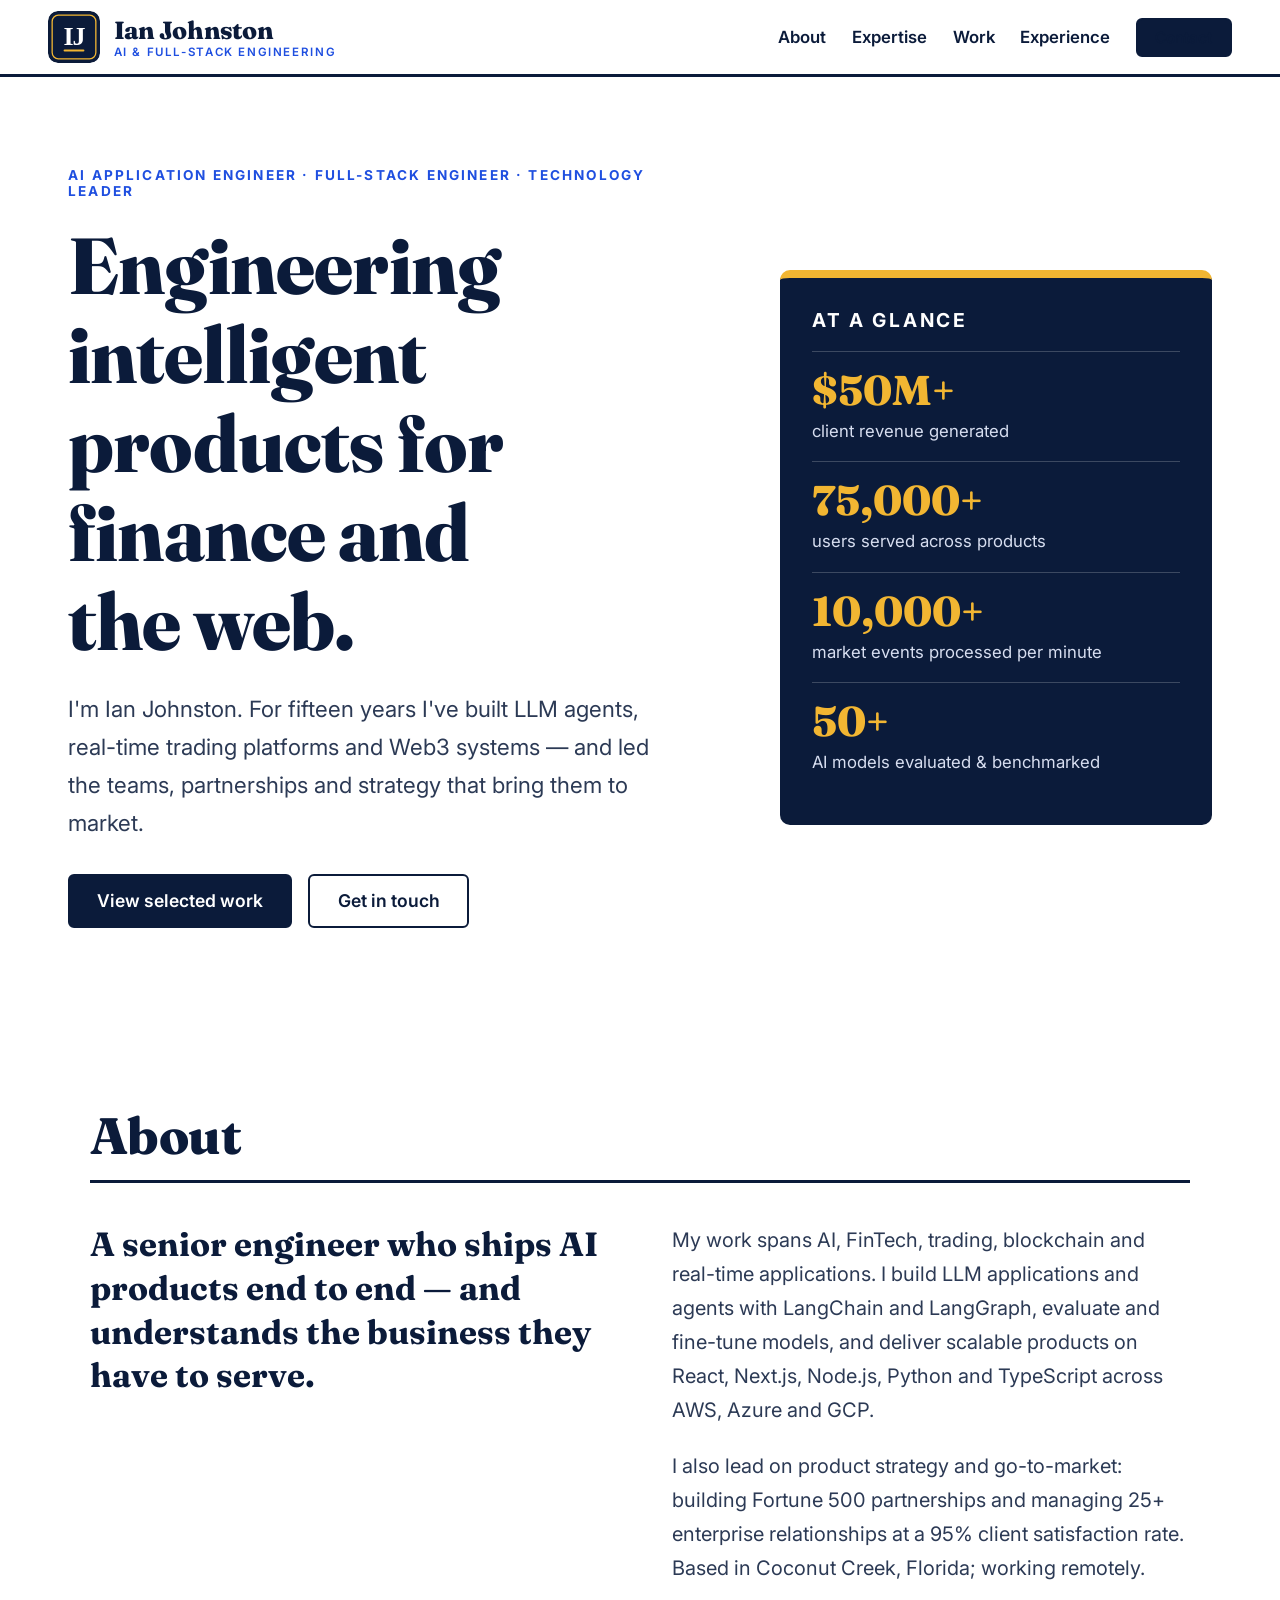
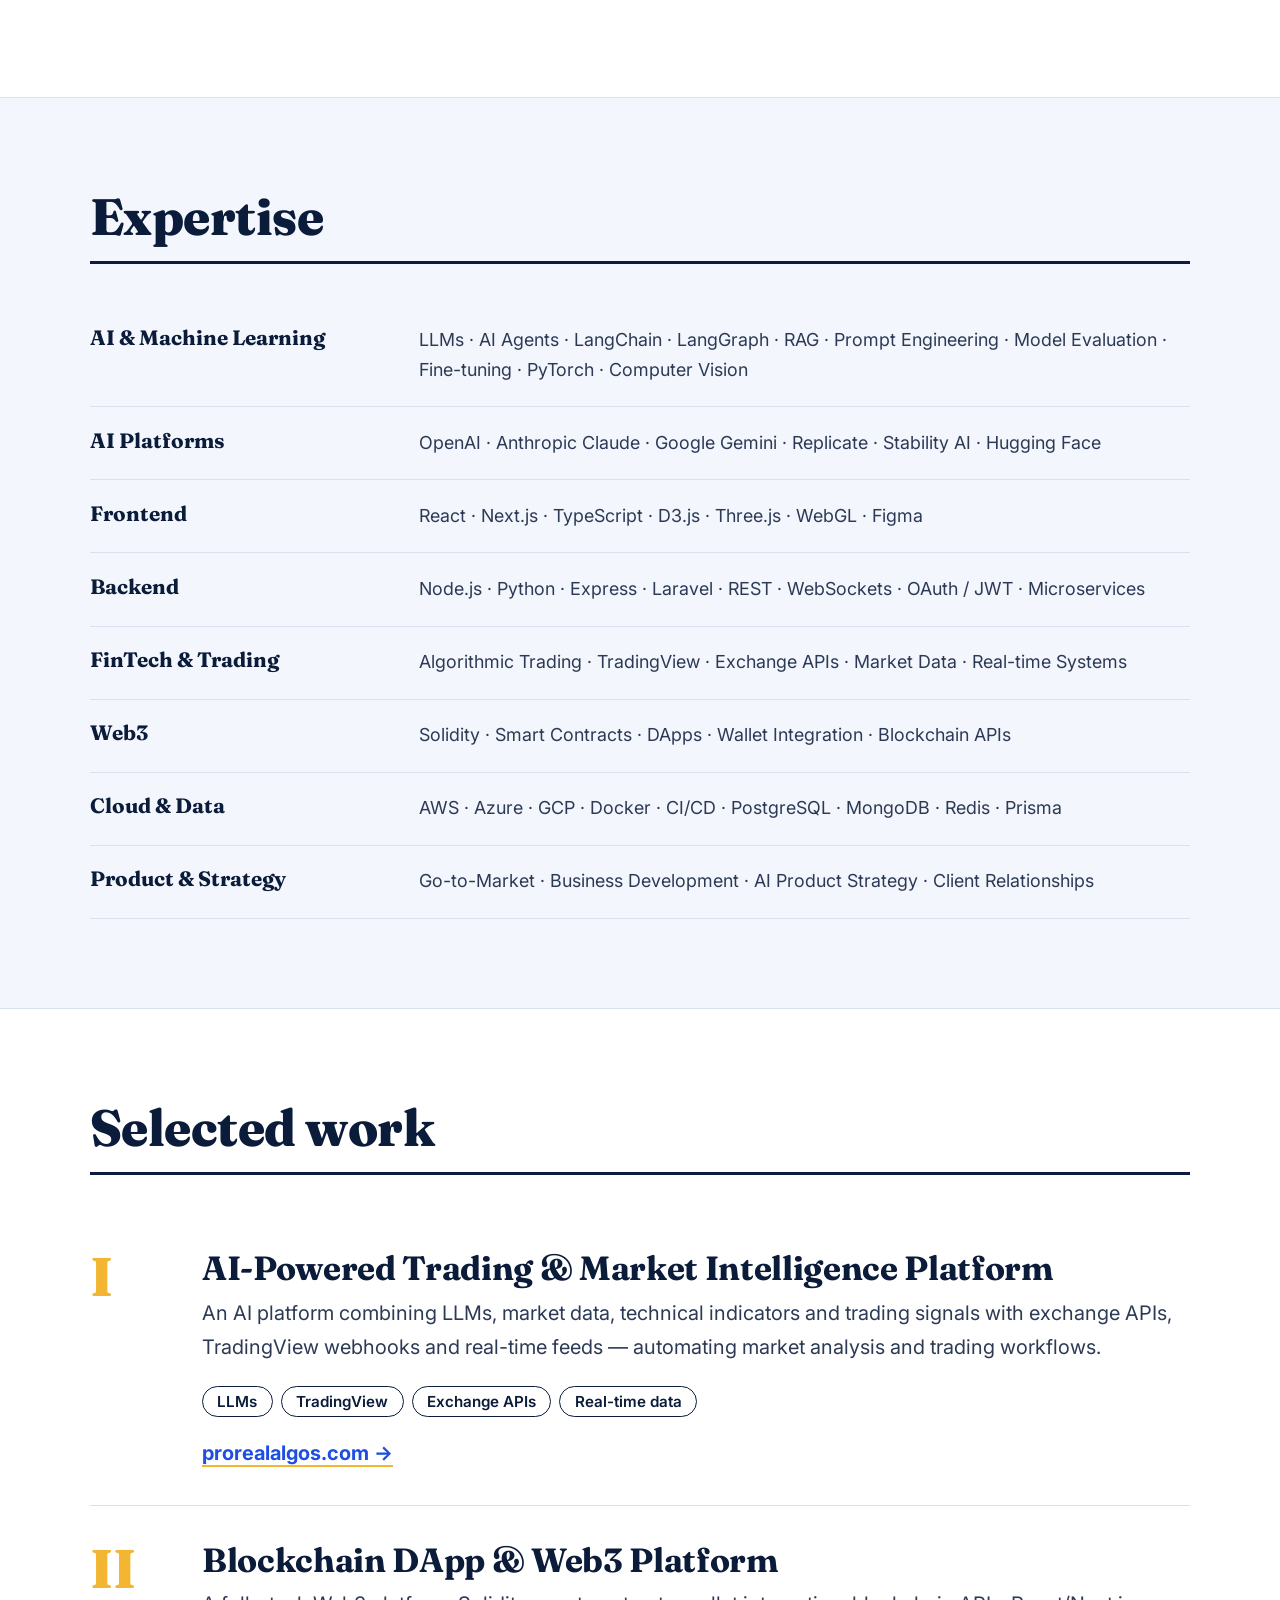
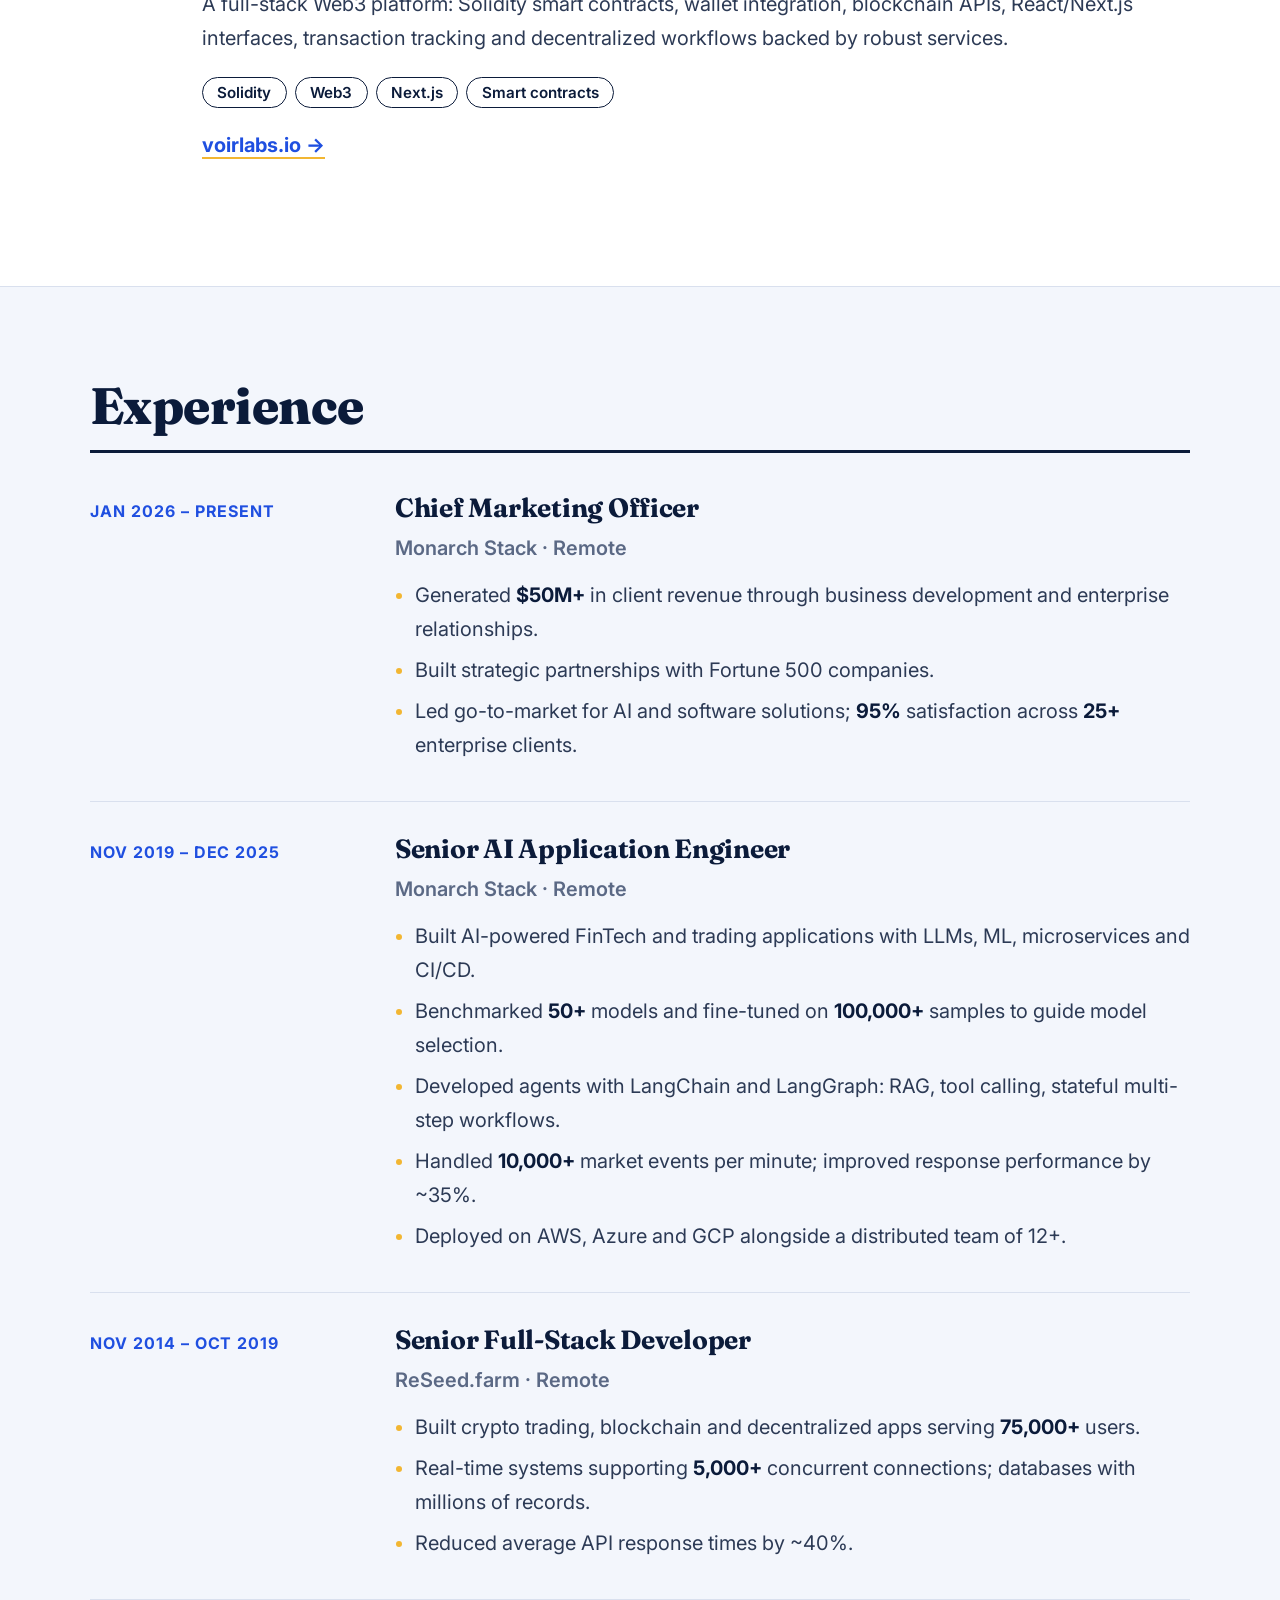
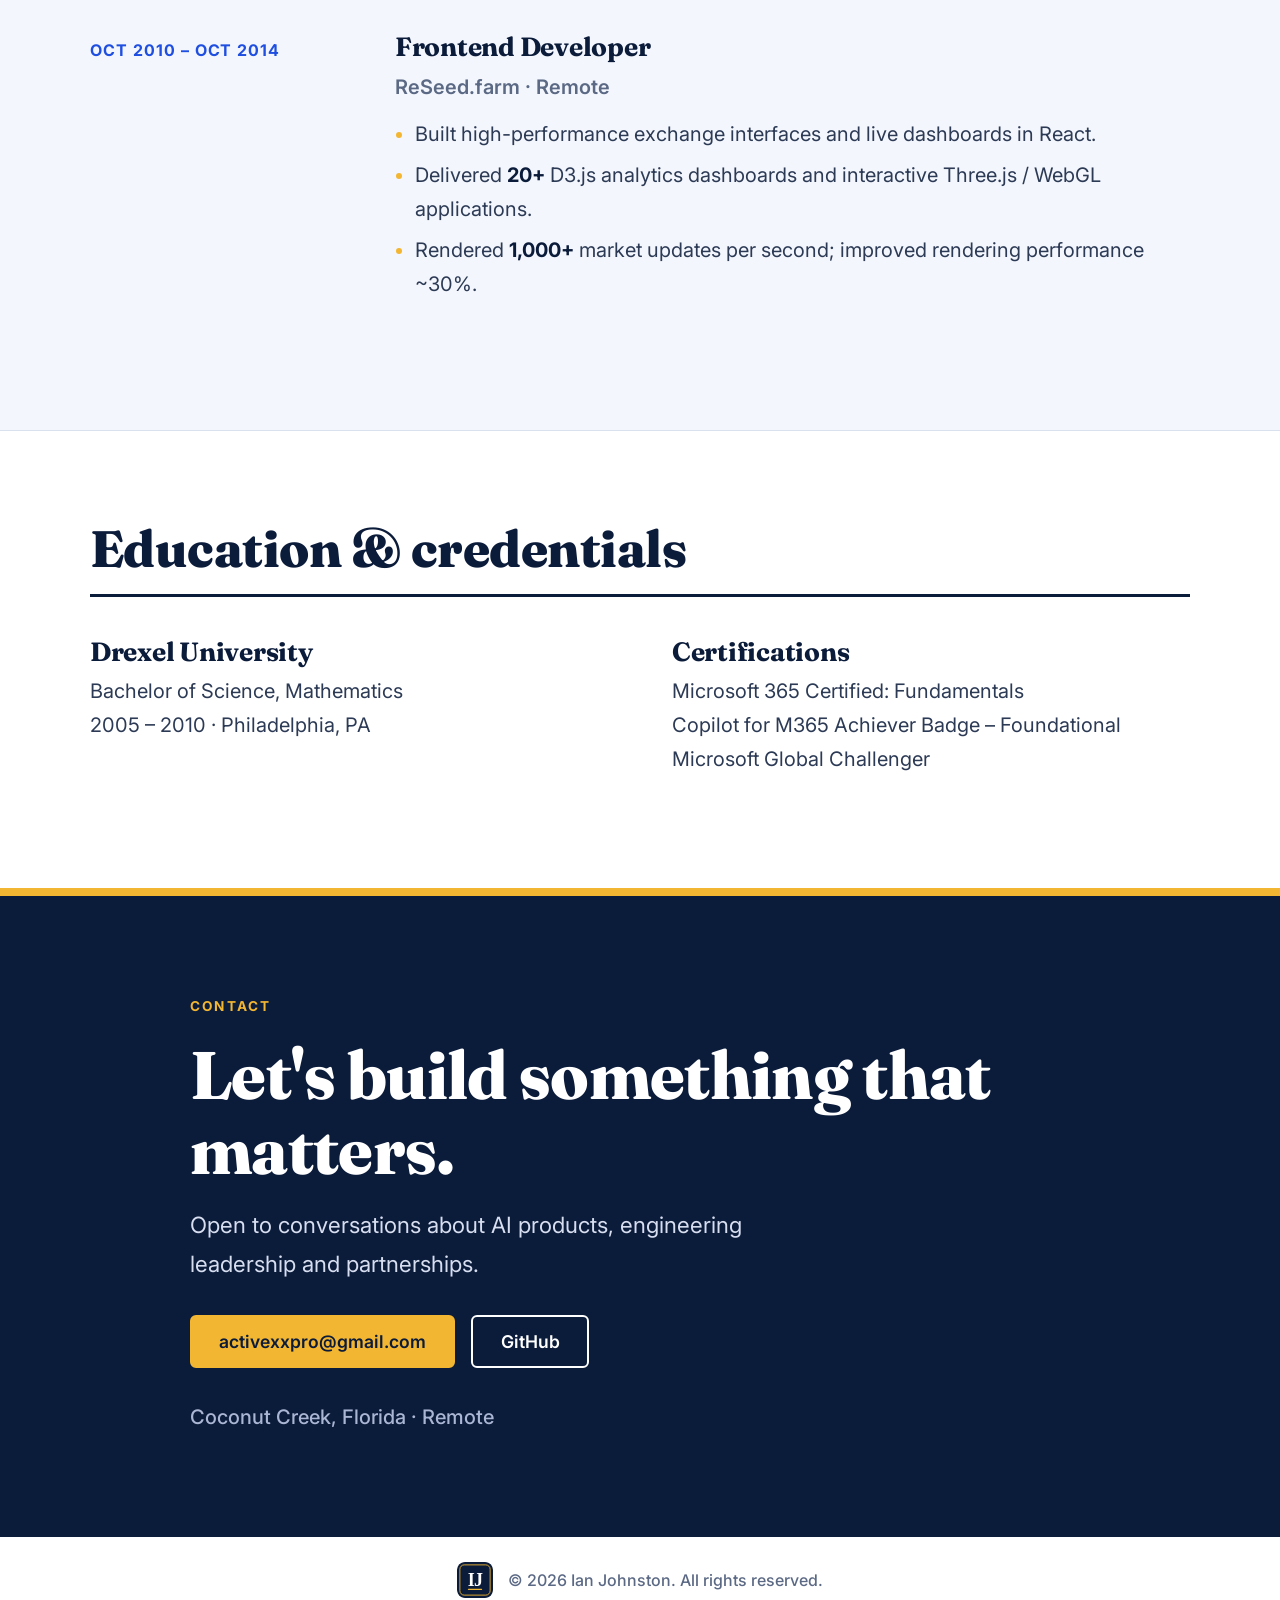
==== commit 8d10bb8e: "Remove section numbers from headings" ====
--- a/index.html
+++ b/index.html
@@ -57,7 +57,7 @@
 </section>
 
 <section id="about" class="block">
-  <header class="sec-head"><span class="num">01</span><h2>About</h2></header>
+  <header class="sec-head"><h2>About</h2></header>
   <div class="cols">
     <p class="big">A senior engineer who ships AI products end to end — and understands the business they have to serve.</p>
     <div>
@@ -68,7 +68,7 @@
 </section>
 
 <section id="expertise" class="block tint">
-  <header class="sec-head"><span class="num">02</span><h2>Expertise</h2></header>
+  <header class="sec-head"><h2>Expertise</h2></header>
   <dl class="rows">
     <div><dt>AI &amp; Machine Learning</dt><dd>LLMs · AI Agents · LangChain · LangGraph · RAG · Prompt Engineering · Model Evaluation · Fine-tuning · PyTorch · Computer Vision</dd></div>
     <div><dt>AI Platforms</dt><dd>OpenAI · Anthropic Claude · Google Gemini · Replicate · Stability AI · Hugging Face</dd></div>
@@ -82,7 +82,7 @@
 </section>
 
 <section id="work" class="block">
-  <header class="sec-head"><span class="num">03</span><h2>Selected work</h2></header>
+  <header class="sec-head"><h2>Selected work</h2></header>
   <article class="project">
     <span class="pnum">I</span>
     <div>
@@ -104,7 +104,7 @@
 </section>
 
 <section id="experience" class="block tint">
-  <header class="sec-head"><span class="num">04</span><h2>Experience</h2></header>
+  <header class="sec-head"><h2>Experience</h2></header>
   <div class="jobs">
     <article class="job">
       <p class="when">Jan 2026 – Present</p>
@@ -160,7 +160,7 @@
 </section>
 
 <section id="education" class="block">
-  <header class="sec-head"><span class="num">05</span><h2>Education &amp; credentials</h2></header>
+  <header class="sec-head"><h2>Education &amp; credentials</h2></header>
   <div class="cols">
     <div>
       <h3>Drexel University</h3>
--- a/style.css
+++ b/style.css
@@ -58,7 +58,6 @@
 .tint{background:var(--tint);border-top:1px solid var(--line);border-bottom:1px solid var(--line)}
 .sec-head{display:flex;align-items:baseline;gap:1.2rem;border-bottom:3px solid var(--ink);padding-bottom:1rem;margin-bottom:2.5rem}
 .sec-head h2{font-size:clamp(2.2rem,4.5vw,3.2rem);font-weight:800}
-.num{font:700 1.1rem var(--sans);color:var(--blue);letter-spacing:.1em}
 .cols{display:grid;grid-template-columns:repeat(auto-fit,minmax(300px,1fr));gap:2.5rem 4rem}
 .big{font:700 clamp(1.6rem,3vw,2.1rem)/1.3 var(--serif);color:var(--ink)}
 h3{font-size:1.65rem;font-weight:700;margin-bottom:.5rem}
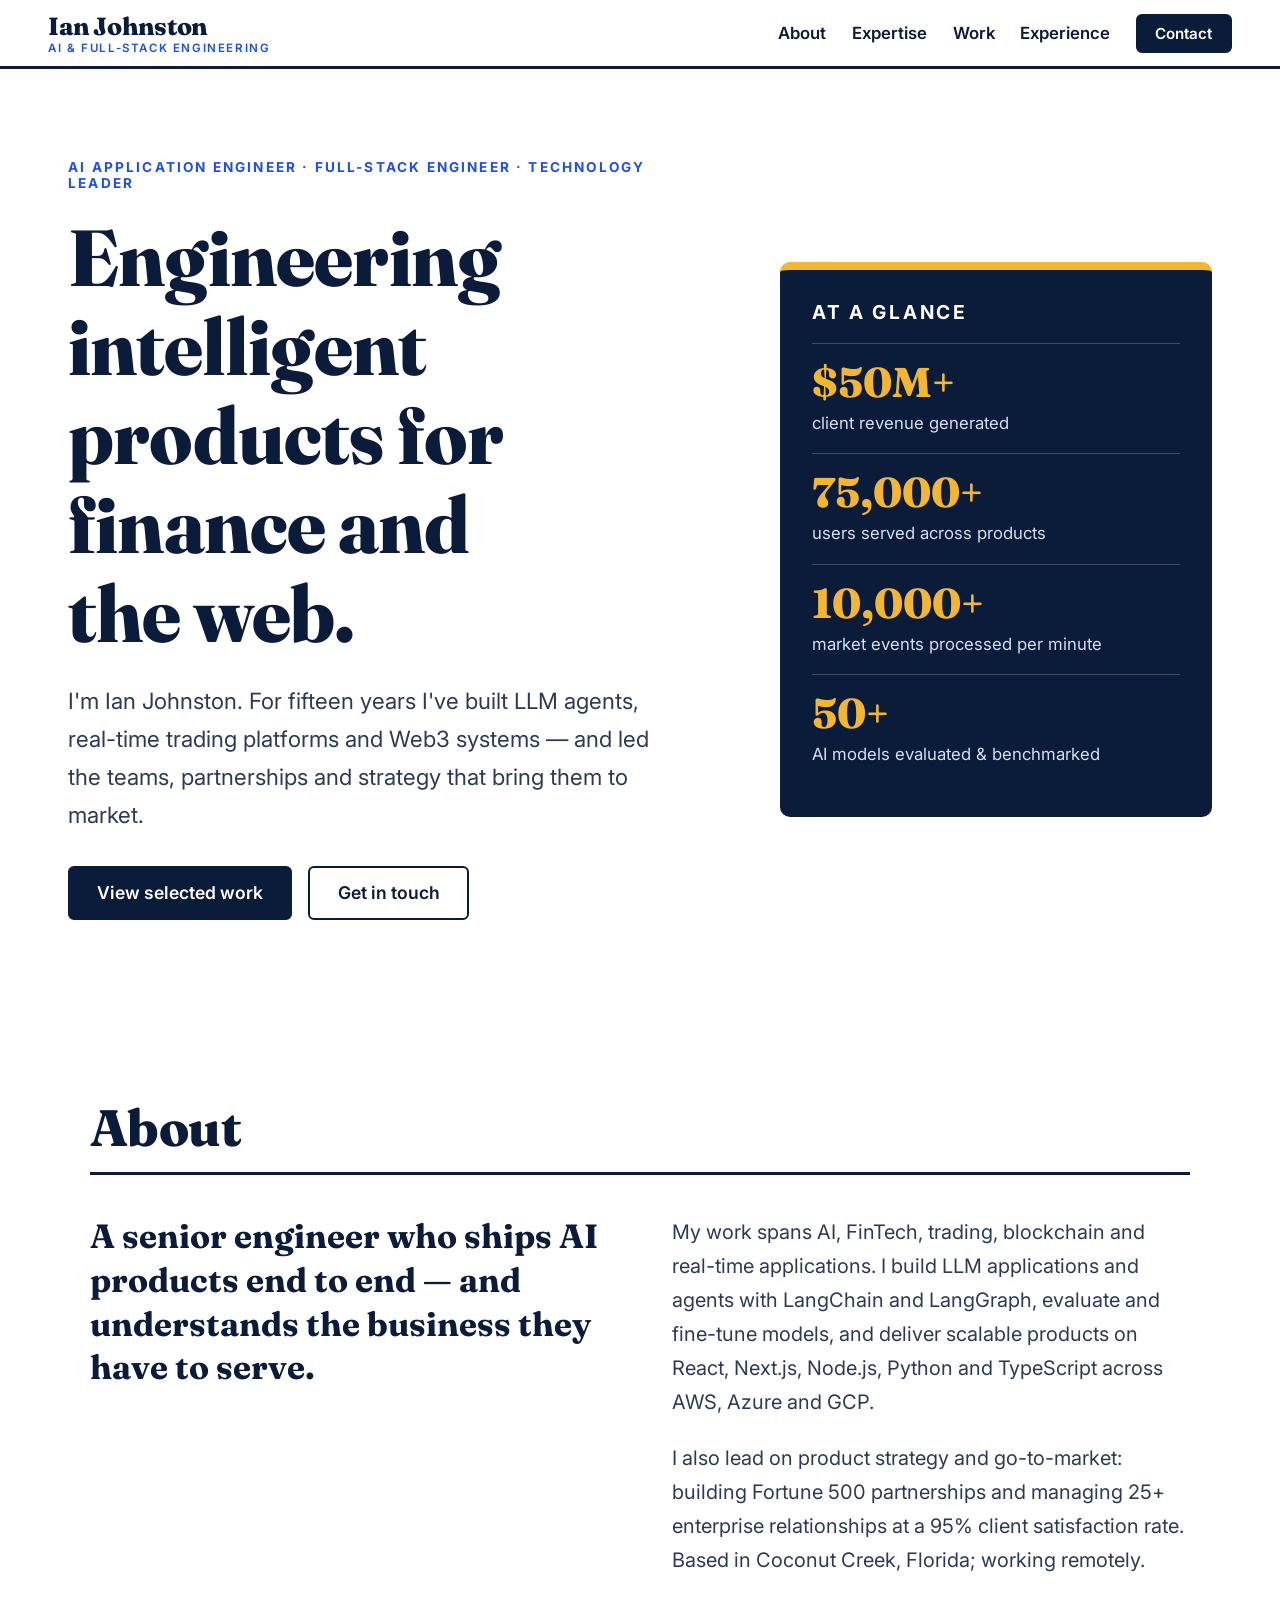
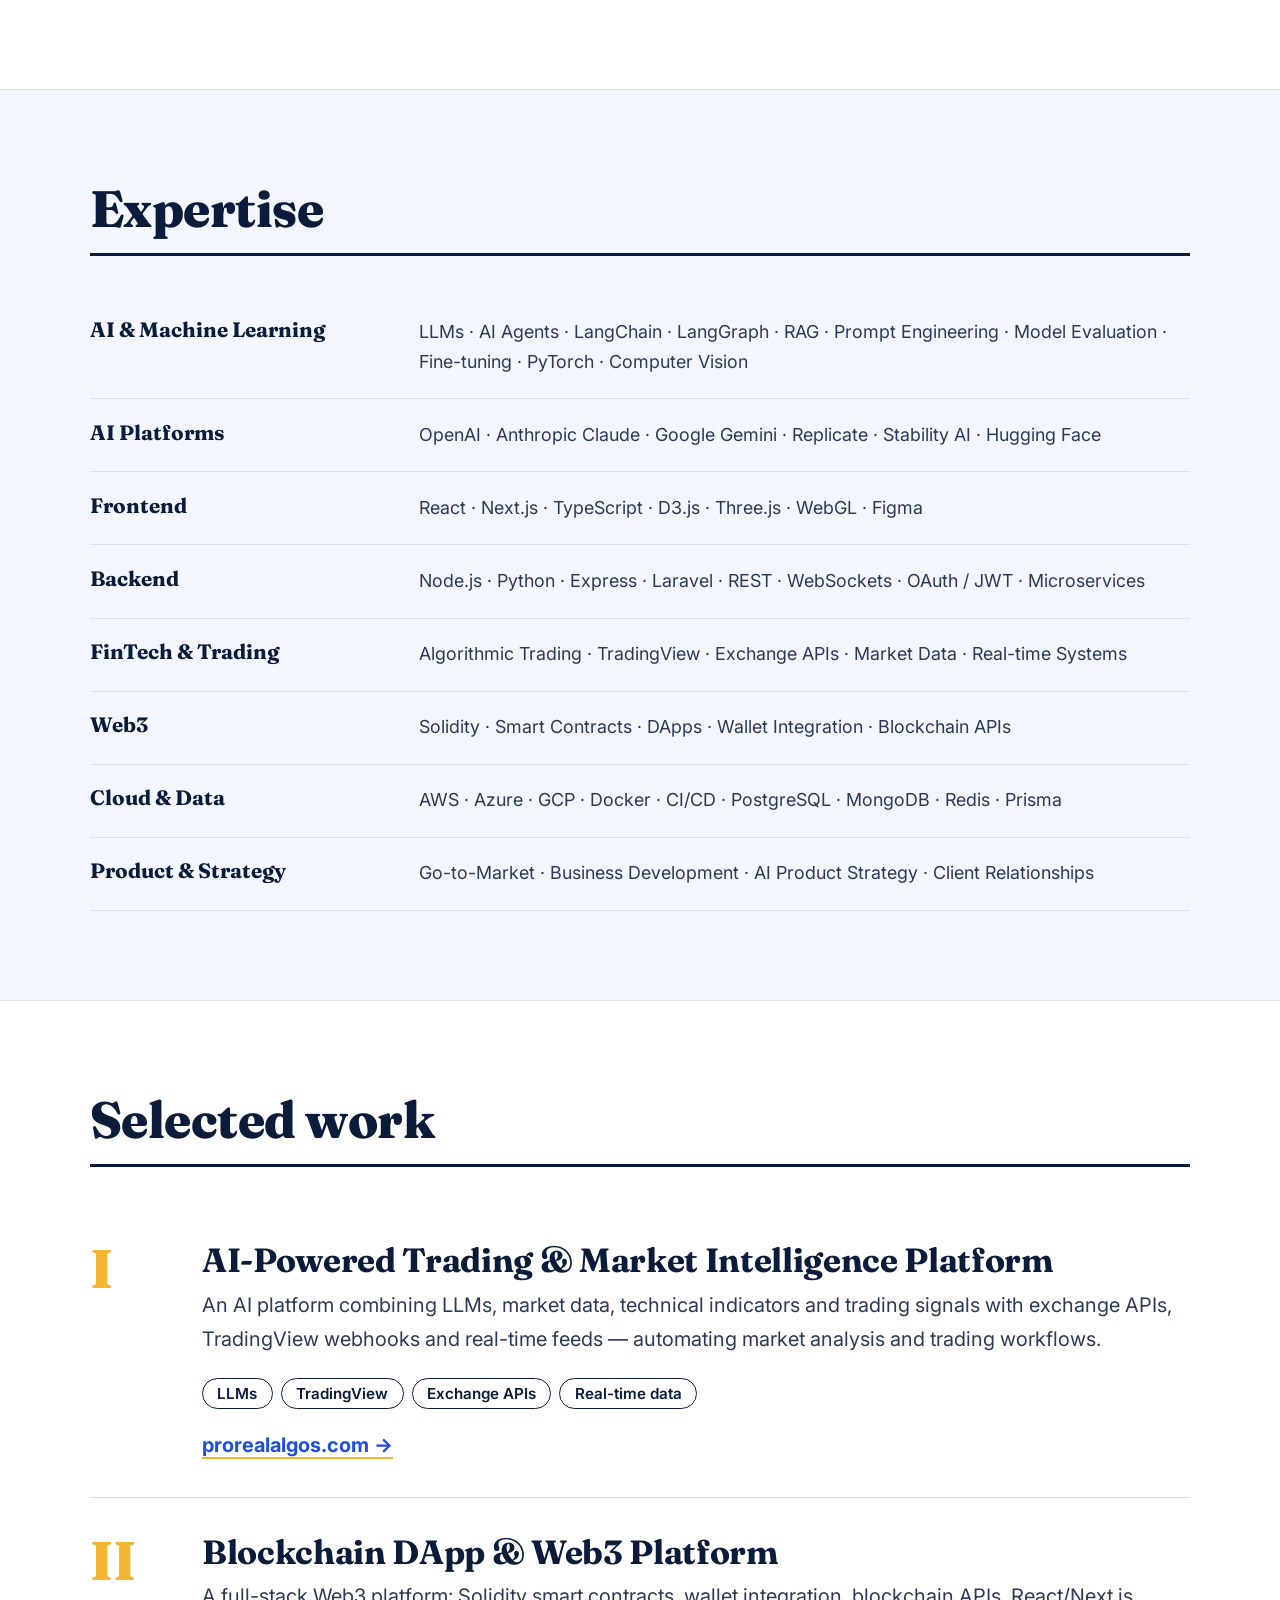
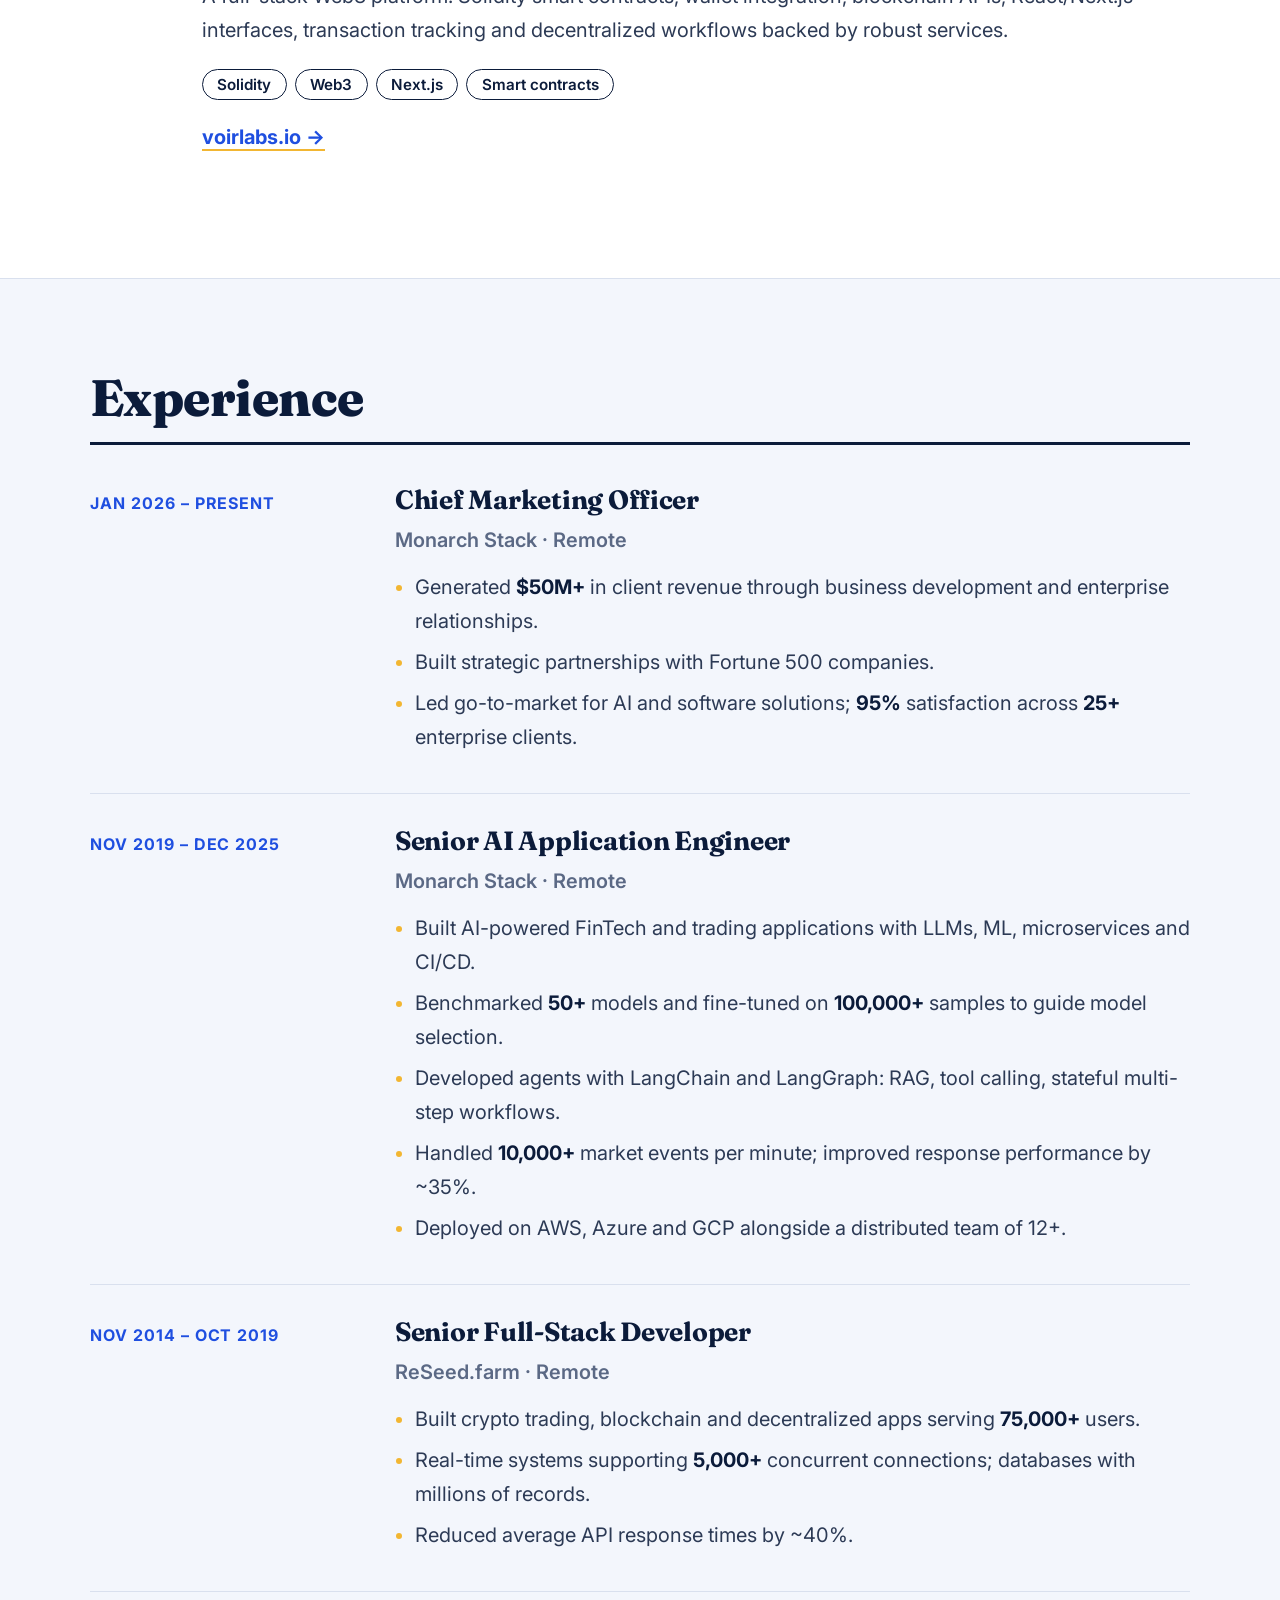
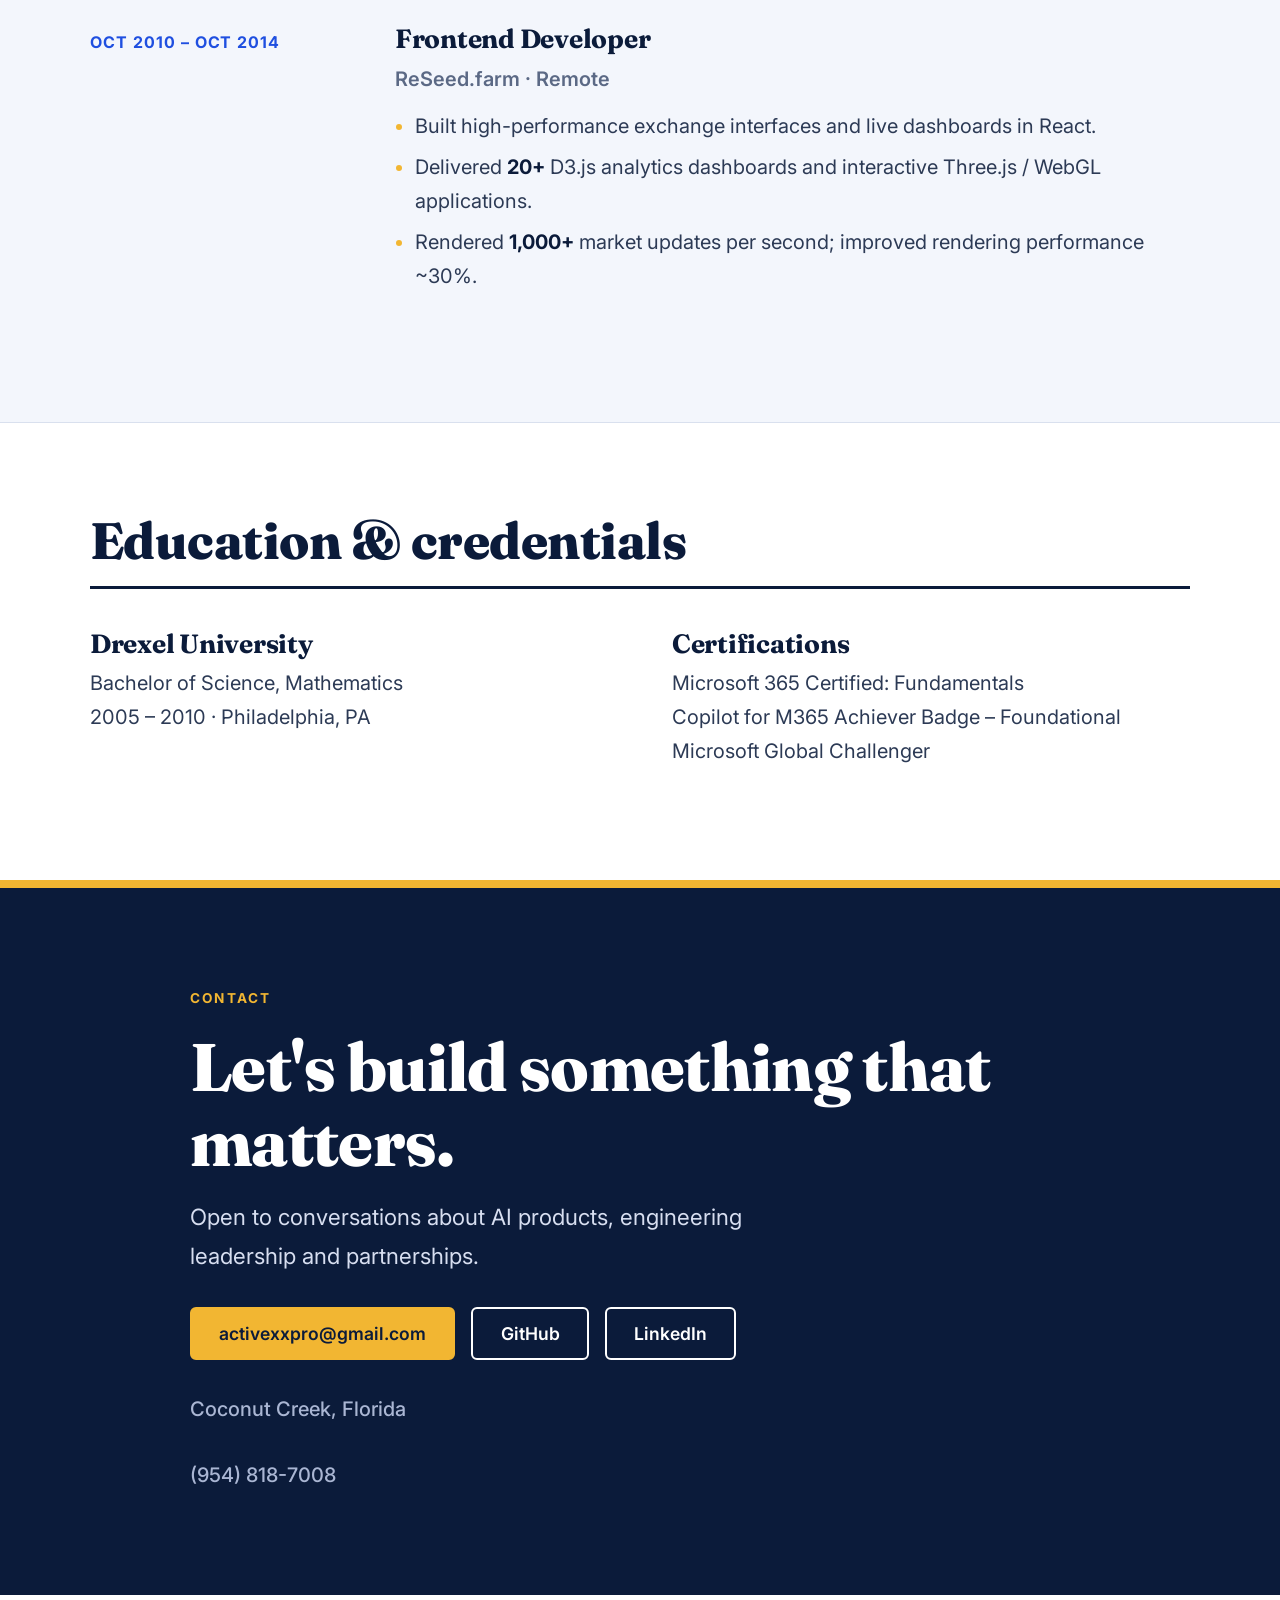
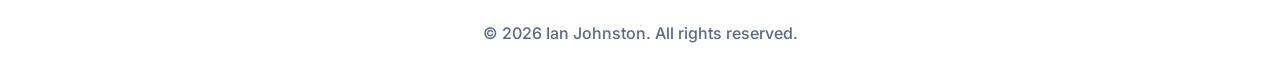
==== commit 5c133d97: "Refine the page" ====
--- a/index.html
+++ b/index.html
@@ -18,7 +18,7 @@
 
 <header class="nav">
   <a class="brand" href="#top" aria-label="Ian Johnston — home">
-    <img src="logo.svg" alt="" width="52" height="52">
+    <!-- <img src="logo.svg" alt="" width="52" height="52"> -->
     <span class="brand-text">
       <strong>Ian Johnston</strong>
       <small>AI &amp; Full-Stack Engineering</small>
@@ -181,15 +181,17 @@
     <div class="cta">
       <a class="btn gold" href="mailto:activexxpro@gmail.com">activexxpro@gmail.com</a>
       <a class="btn outline" href="https://github.com/activexxpro" target="_blank" rel="noopener">GitHub</a>
+      <a class="btn outline" href="https://linkedin.com/in/ianjohnston" target="_blank" rel="noopener">LinkedIn</a>
     </div>
-    <p class="loc">Coconut Creek, Florida · Remote</p>
+    <p class="loc">Coconut Creek, Florida</p>
+    <p class="loc">(954) 818-7008</p>
   </div>
 </section>
 
 </main>
 
 <footer>
-  <img src="logo.svg" alt="" width="36" height="36">
+  <!-- <img src="logo.svg" alt="" width="36" height="36"> -->
   <span>© <span id="y"></span> Ian Johnston. All rights reserved.</span>
 </footer>
 <script>document.getElementById('y').textContent=new Date().getFullYear()</script>
--- a/style.css
+++ b/style.css
@@ -37,6 +37,7 @@
 .btn.outline{background:transparent;border-color:#fff;color:#fff}
 .btn.outline:hover{background:#fff;color:var(--ink)}
 .cta{display:flex;gap:1rem;flex-wrap:wrap}
+.btn[href="#contact"]{color:#fff}
 
 /* hero */
 .hero{display:grid;grid-template-columns:minmax(0,1.5fr) minmax(300px,1fr);gap:clamp(2rem,5vw,4.5rem);align-items:center;
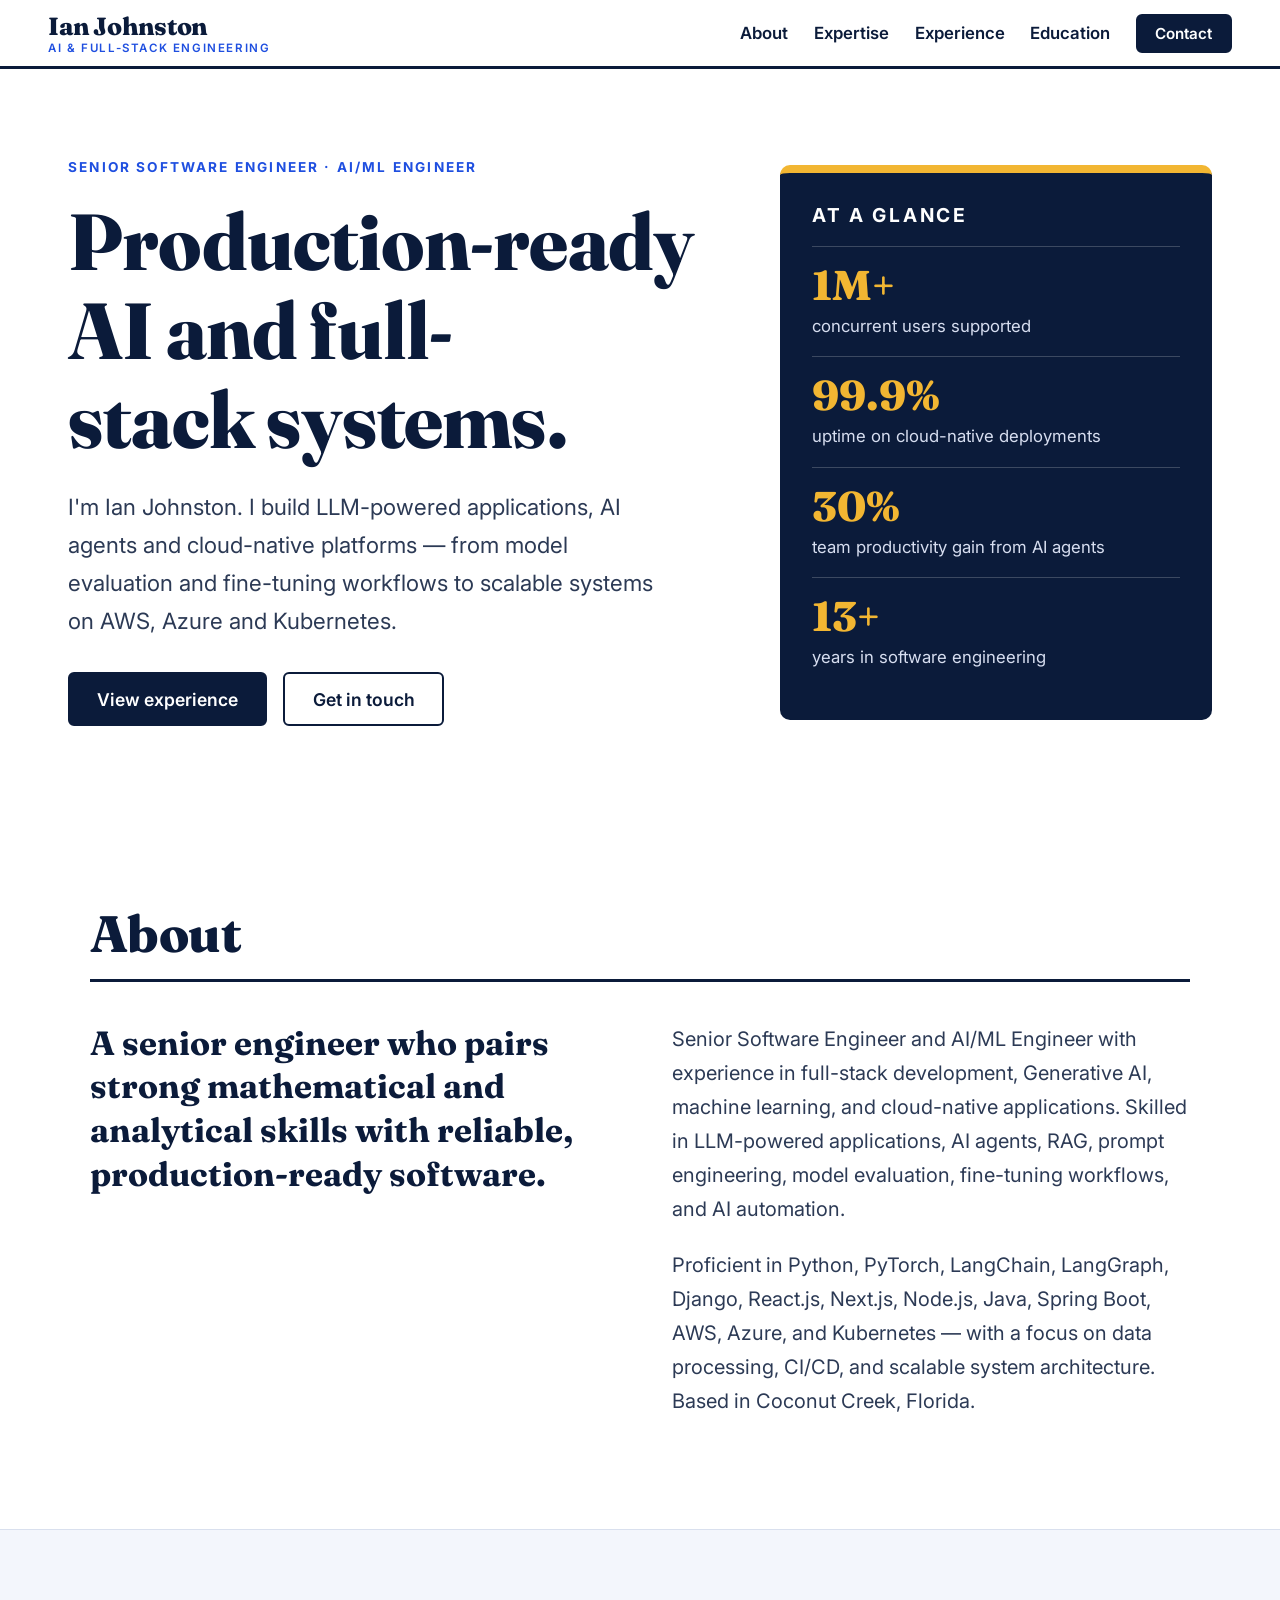
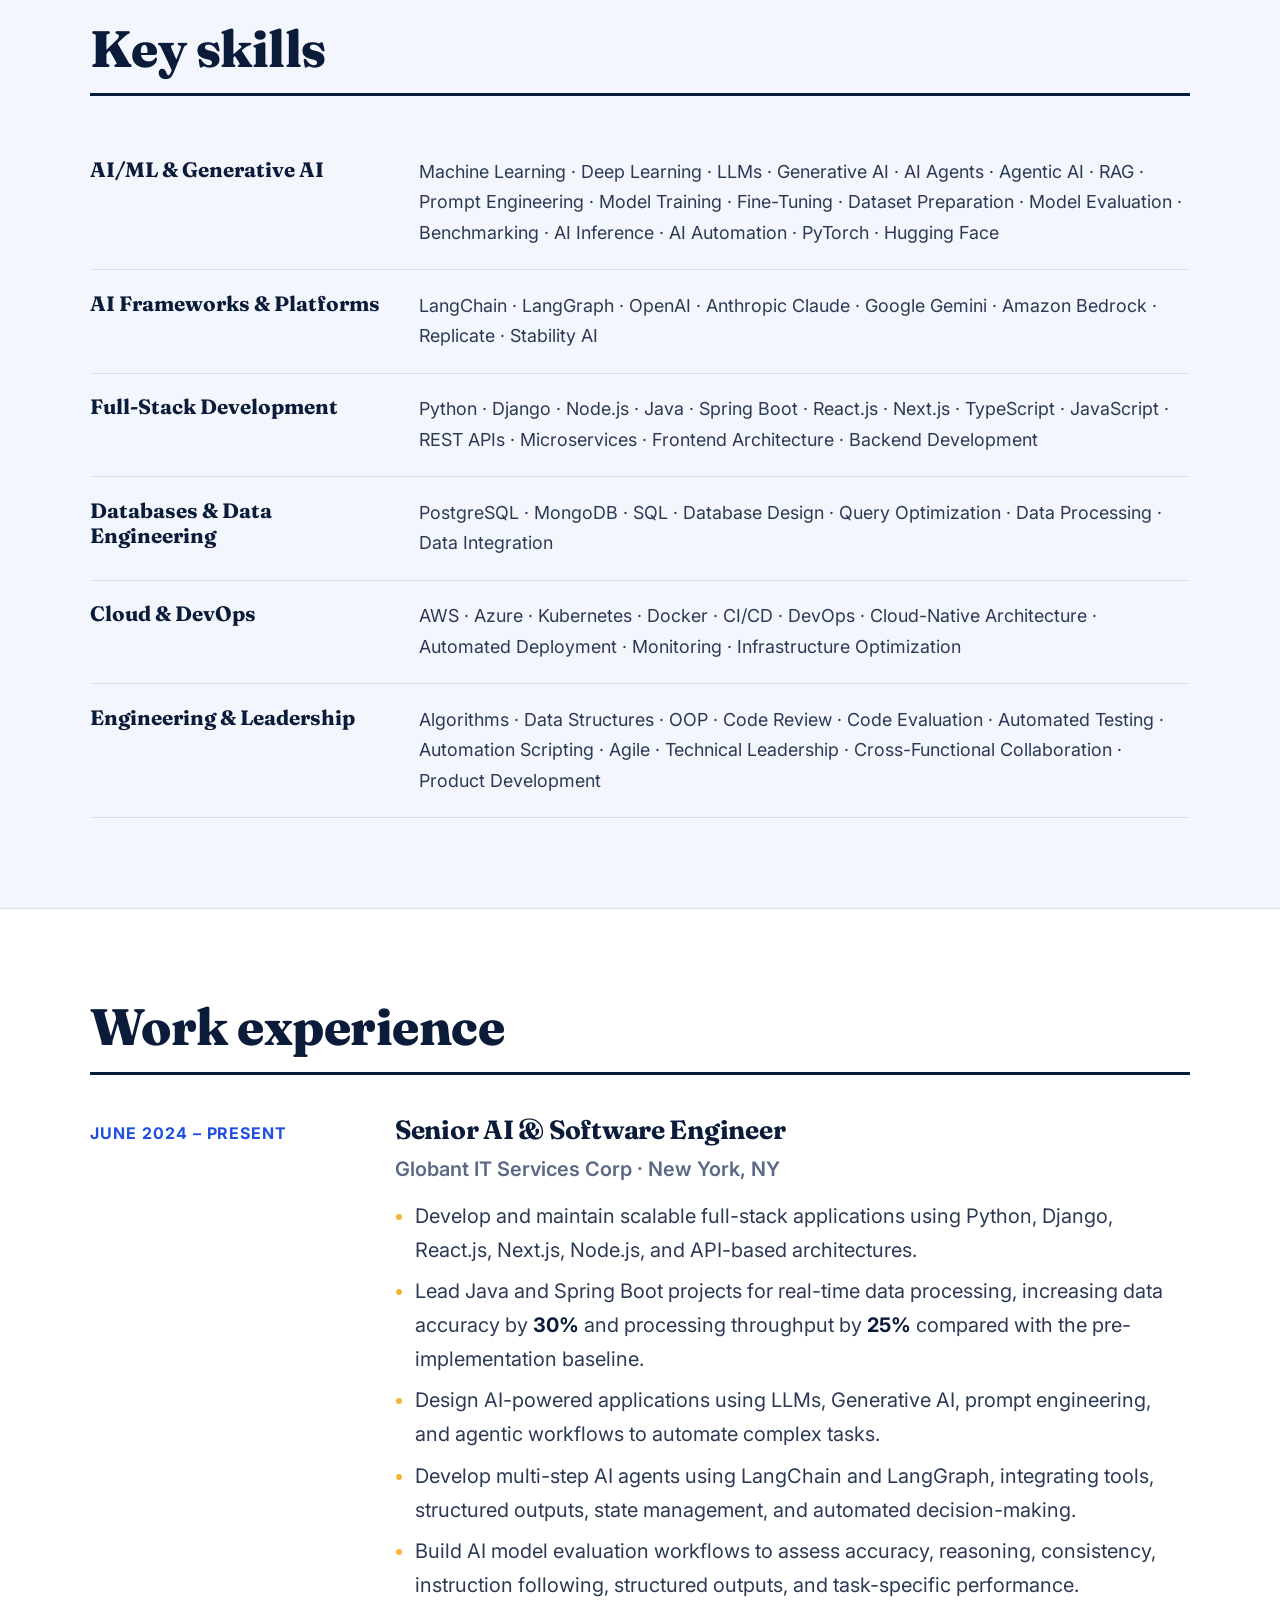
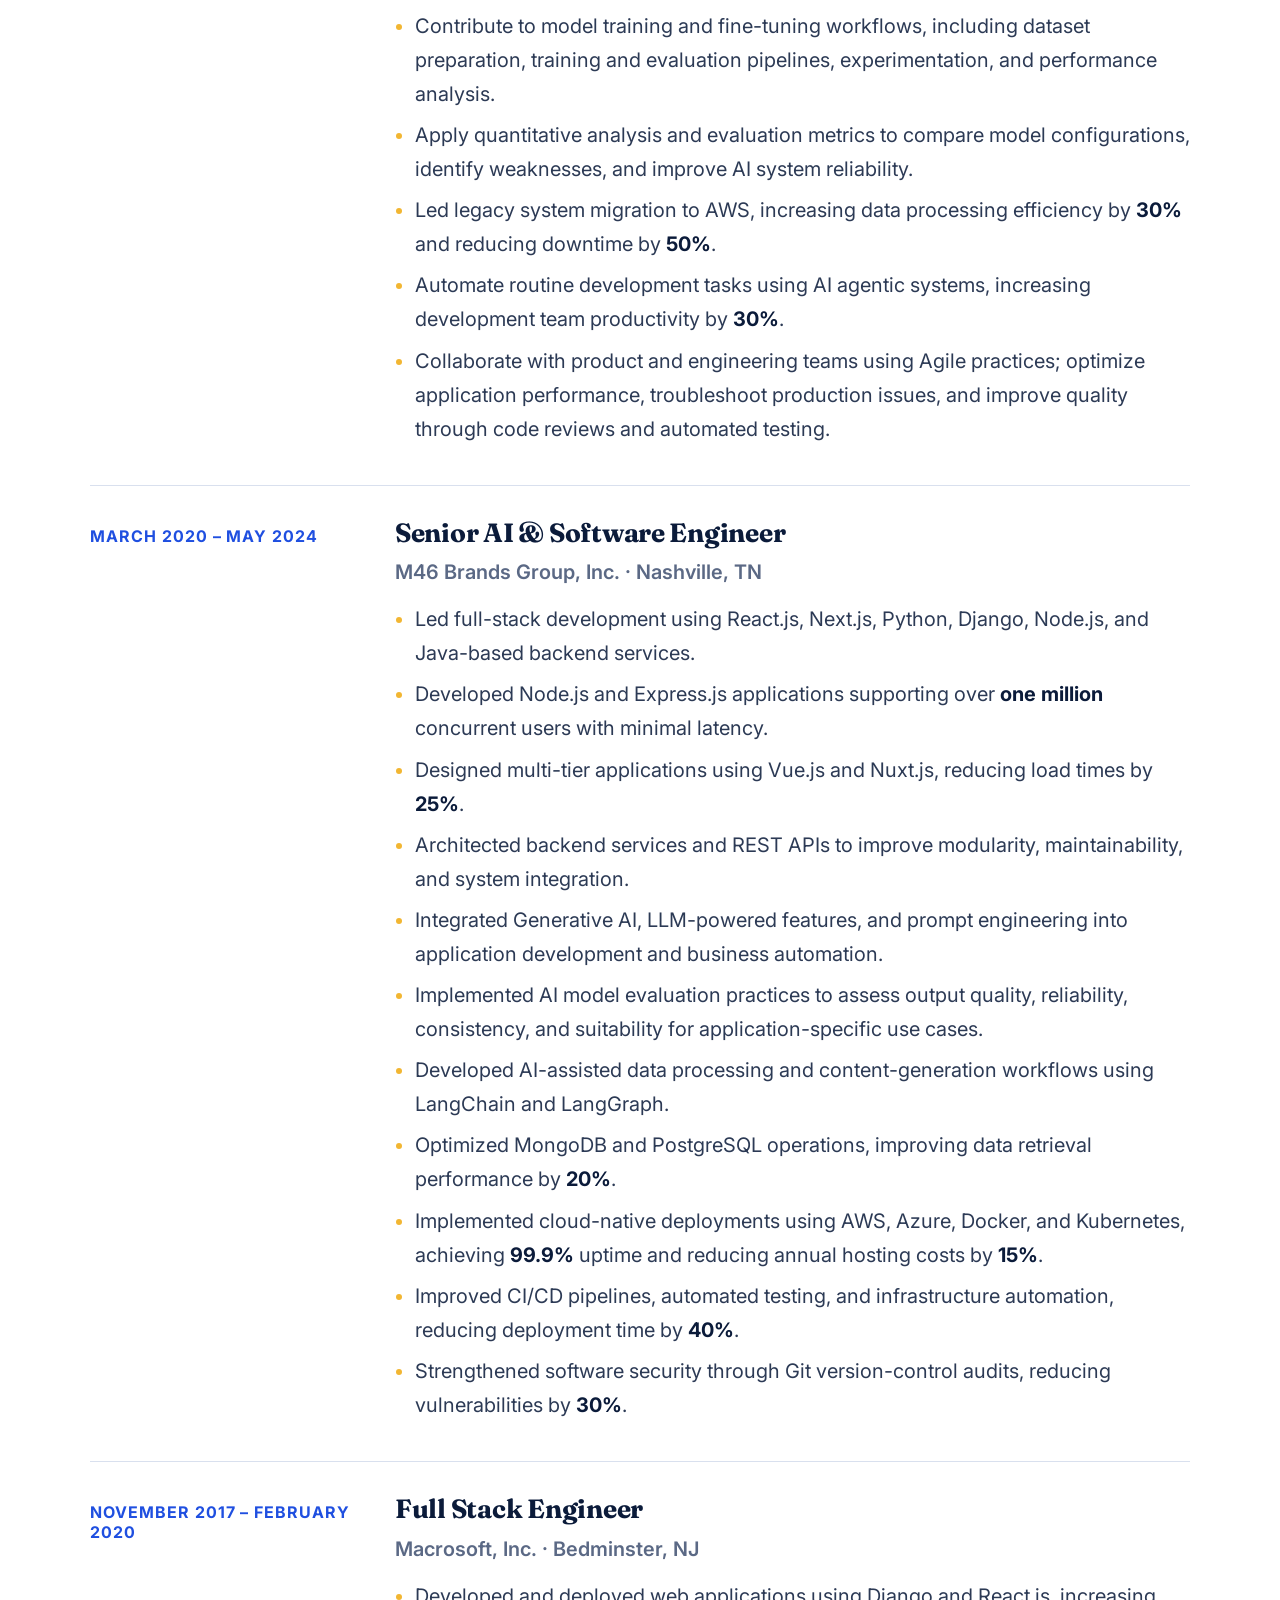
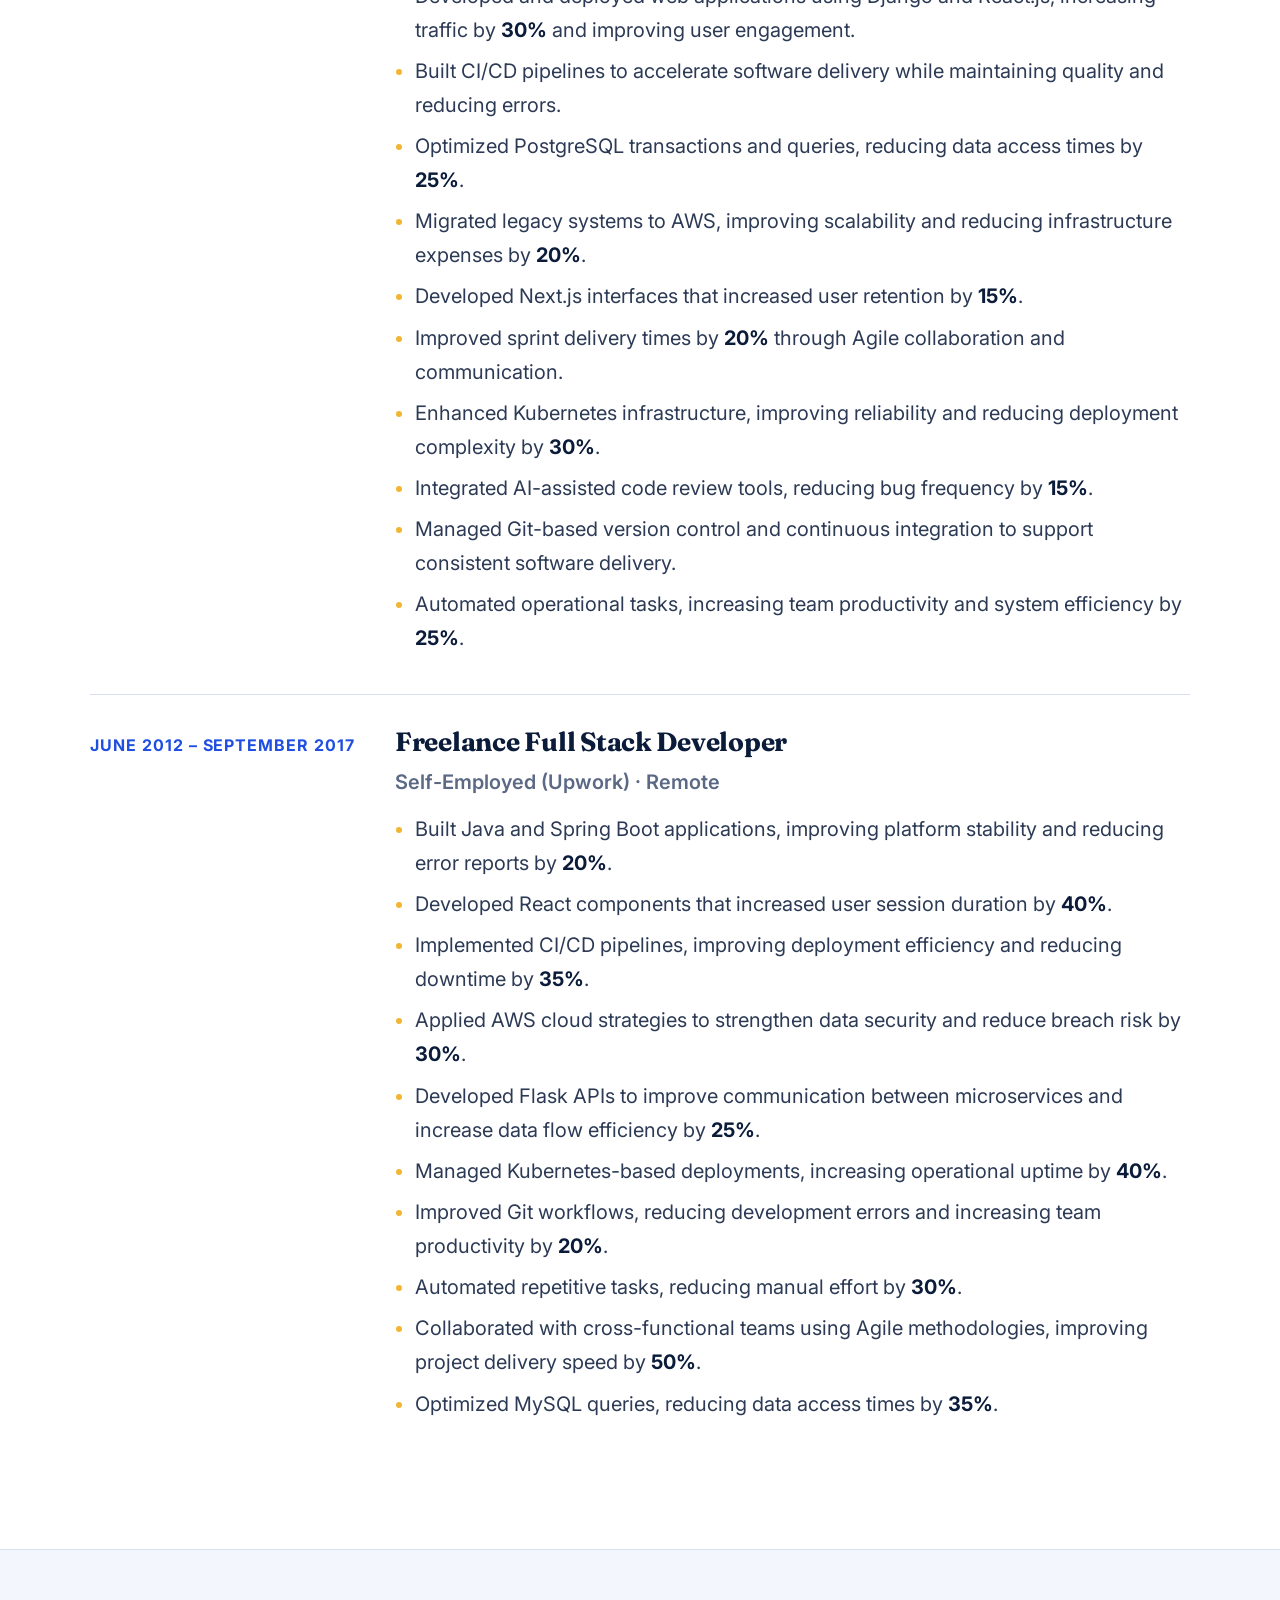
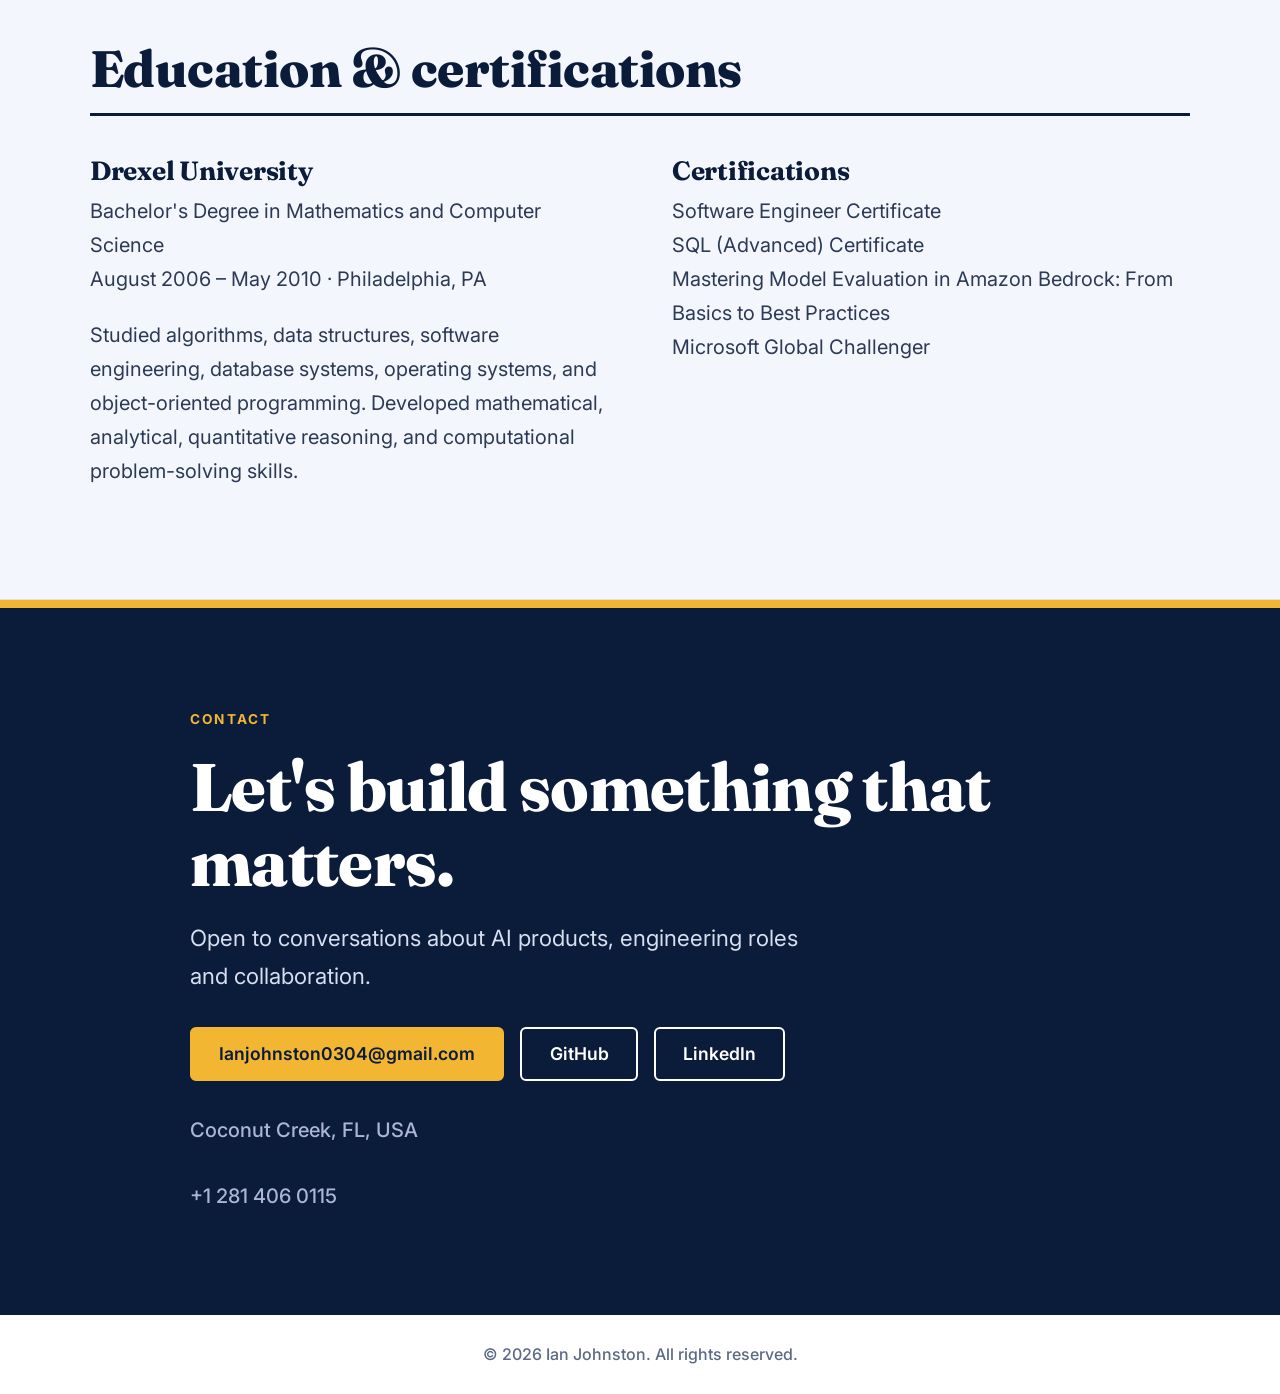
==== commit 268924a5: "Move site files to repo root for GitHub Pages" ====
--- a/index.html
+++ b/index.html
@@ -3,10 +3,10 @@
 <head>
 <meta charset="utf-8">
 <meta name="viewport" content="width=device-width, initial-scale=1">
-<title>Ian Johnston · AI Application &amp; Full-Stack Engineer</title>
-<meta name="description" content="Ian Johnston — AI application engineer and technology leader. LLM agents, FinTech, trading and Web3 products, built end to end.">
-<meta property="og:title" content="Ian Johnston · AI Application &amp; Full-Stack Engineer">
-<meta property="og:description" content="LLM agents, FinTech, trading and Web3 — built end to end.">
+<title>Ian Johnston · Senior AI &amp; Software Engineer</title>
+<meta name="description" content="Ian Johnston — Senior Software Engineer and AI/ML Engineer. LLM applications, AI agents, RAG, full-stack development and cloud-native systems.">
+<meta property="og:title" content="Ian Johnston · Senior AI &amp; Software Engineer">
+<meta property="og:description" content="LLM applications, AI agents, RAG and full-stack engineering on AWS, Azure and Kubernetes.">
 <meta property="og:type" content="website">
 <link rel="icon" href="logo.svg" type="image/svg+xml">
 <link rel="preconnect" href="https://fonts.googleapis.com">
@@ -27,8 +27,8 @@
   <nav aria-label="Primary">
     <a href="#about">About</a>
     <a href="#expertise">Expertise</a>
-    <a href="#work">Work</a>
     <a href="#experience">Experience</a>
+    <a href="#education">Education</a>
     <a class="btn small" href="#contact">Contact</a>
   </nav>
 </header>
@@ -37,21 +37,21 @@
 
 <section class="hero">
   <div class="hero-copy">
-    <p class="eyebrow">AI Application Engineer · Full-Stack Engineer · Technology Leader</p>
-    <h1>Engineering intelligent products for finance and the&nbsp;web.</h1>
-    <p class="lead">I'm Ian Johnston. For fifteen years I've built LLM agents, real-time trading platforms and Web3 systems — and led the teams, partnerships and strategy that bring them to market.</p>
+    <p class="eyebrow">Senior Software Engineer · AI/ML Engineer</p>
+    <h1>Production-ready AI and full-stack&nbsp;systems.</h1>
+    <p class="lead">I'm Ian Johnston. I build LLM-powered applications, AI agents and cloud-native platforms — from model evaluation and fine-tuning workflows to scalable systems on AWS, Azure and Kubernetes.</p>
     <div class="cta">
-      <a class="btn" href="#work">View selected work</a>
-      <a class="btn ghost" href="mailto:activexxpro@gmail.com">Get in touch</a>
+      <a class="btn" href="#experience">View experience</a>
+      <a class="btn ghost" href="mailto:Ianjohnston0304@gmail.com">Get in touch</a>
     </div>
   </div>
   <aside class="glance" aria-label="Career highlights">
     <h2>At a glance</h2>
     <dl>
-      <div><dt>$50M+</dt><dd>client revenue generated</dd></div>
-      <div><dt>75,000+</dt><dd>users served across products</dd></div>
-      <div><dt>10,000+</dt><dd>market events processed per minute</dd></div>
-      <div><dt>50+</dt><dd>AI models evaluated &amp; benchmarked</dd></div>
+      <div><dt>1M+</dt><dd>concurrent users supported</dd></div>
+      <div><dt>99.9%</dt><dd>uptime on cloud-native deployments</dd></div>
+      <div><dt>30%</dt><dd>team productivity gain from AI agents</dd></div>
+      <div><dt>13+</dt><dd>years in software engineering</dd></div>
     </dl>
   </aside>
 </section>
@@ -59,116 +59,120 @@
 <section id="about" class="block">
   <header class="sec-head"><h2>About</h2></header>
   <div class="cols">
-    <p class="big">A senior engineer who ships AI products end to end — and understands the business they have to serve.</p>
+    <p class="big">A senior engineer who pairs strong mathematical and analytical skills with reliable, production-ready software.</p>
     <div>
-      <p>My work spans AI, FinTech, trading, blockchain and real-time applications. I build LLM applications and agents with LangChain and LangGraph, evaluate and fine-tune models, and deliver scalable products on React, Next.js, Node.js, Python and TypeScript across AWS, Azure and GCP.</p>
-      <p>I also lead on product strategy and go-to-market: building Fortune 500 partnerships and managing 25+ enterprise relationships at a 95% client satisfaction rate. Based in Coconut Creek, Florida; working remotely.</p>
+      <p>Senior Software Engineer and AI/ML Engineer with experience in full-stack development, Generative AI, machine learning, and cloud-native applications. Skilled in LLM-powered applications, AI agents, RAG, prompt engineering, model evaluation, fine-tuning workflows, and AI automation.</p>
+      <p>Proficient in Python, PyTorch, LangChain, LangGraph, Django, React.js, Next.js, Node.js, Java, Spring Boot, AWS, Azure, and Kubernetes — with a focus on data processing, CI/CD, and scalable system architecture. Based in Coconut Creek, Florida.</p>
     </div>
   </div>
 </section>
 
 <section id="expertise" class="block tint">
-  <header class="sec-head"><h2>Expertise</h2></header>
+  <header class="sec-head"><h2>Key skills</h2></header>
   <dl class="rows">
-    <div><dt>AI &amp; Machine Learning</dt><dd>LLMs · AI Agents · LangChain · LangGraph · RAG · Prompt Engineering · Model Evaluation · Fine-tuning · PyTorch · Computer Vision</dd></div>
-    <div><dt>AI Platforms</dt><dd>OpenAI · Anthropic Claude · Google Gemini · Replicate · Stability AI · Hugging Face</dd></div>
-    <div><dt>Frontend</dt><dd>React · Next.js · TypeScript · D3.js · Three.js · WebGL · Figma</dd></div>
-    <div><dt>Backend</dt><dd>Node.js · Python · Express · Laravel · REST · WebSockets · OAuth / JWT · Microservices</dd></div>
-    <div><dt>FinTech &amp; Trading</dt><dd>Algorithmic Trading · TradingView · Exchange APIs · Market Data · Real-time Systems</dd></div>
-    <div><dt>Web3</dt><dd>Solidity · Smart Contracts · DApps · Wallet Integration · Blockchain APIs</dd></div>
-    <div><dt>Cloud &amp; Data</dt><dd>AWS · Azure · GCP · Docker · CI/CD · PostgreSQL · MongoDB · Redis · Prisma</dd></div>
-    <div><dt>Product &amp; Strategy</dt><dd>Go-to-Market · Business Development · AI Product Strategy · Client Relationships</dd></div>
+    <div><dt>AI/ML &amp; Generative AI</dt><dd>Machine Learning · Deep Learning · LLMs · Generative AI · AI Agents · Agentic AI · RAG · Prompt Engineering · Model Training · Fine-Tuning · Dataset Preparation · Model Evaluation · Benchmarking · AI Inference · AI Automation · PyTorch · Hugging Face</dd></div>
+    <div><dt>AI Frameworks &amp; Platforms</dt><dd>LangChain · LangGraph · OpenAI · Anthropic Claude · Google Gemini · Amazon Bedrock · Replicate · Stability AI</dd></div>
+    <div><dt>Full-Stack Development</dt><dd>Python · Django · Node.js · Java · Spring Boot · React.js · Next.js · TypeScript · JavaScript · REST APIs · Microservices · Frontend Architecture · Backend Development</dd></div>
+    <div><dt>Databases &amp; Data Engineering</dt><dd>PostgreSQL · MongoDB · SQL · Database Design · Query Optimization · Data Processing · Data Integration</dd></div>
+    <div><dt>Cloud &amp; DevOps</dt><dd>AWS · Azure · Kubernetes · Docker · CI/CD · DevOps · Cloud-Native Architecture · Automated Deployment · Monitoring · Infrastructure Optimization</dd></div>
+    <div><dt>Engineering &amp; Leadership</dt><dd>Algorithms · Data Structures · OOP · Code Review · Code Evaluation · Automated Testing · Automation Scripting · Agile · Technical Leadership · Cross-Functional Collaboration · Product Development</dd></div>
   </dl>
 </section>
 
-<section id="work" class="block">
-  <header class="sec-head"><h2>Selected work</h2></header>
-  <article class="project">
-    <span class="pnum">I</span>
-    <div>
-      <h3>AI-Powered Trading &amp; Market Intelligence Platform</h3>
-      <p>An AI platform combining LLMs, market data, technical indicators and trading signals with exchange APIs, TradingView webhooks and real-time feeds — automating market analysis and trading workflows.</p>
-      <p class="chips"><span>LLMs</span><span>TradingView</span><span>Exchange APIs</span><span>Real-time data</span></p>
-      <a class="link" href="https://prorealalgos.com/" target="_blank" rel="noopener">prorealalgos.com →</a>
-    </div>
-  </article>
-  <article class="project">
-    <span class="pnum">II</span>
-    <div>
-      <h3>Blockchain DApp &amp; Web3 Platform</h3>
-      <p>A full-stack Web3 platform: Solidity smart contracts, wallet integration, blockchain APIs, React/Next.js interfaces, transaction tracking and decentralized workflows backed by robust services.</p>
-      <p class="chips"><span>Solidity</span><span>Web3</span><span>Next.js</span><span>Smart contracts</span></p>
-      <a class="link" href="https://www.voirlabs.io/" target="_blank" rel="noopener">voirlabs.io →</a>
-    </div>
-  </article>
-</section>
-
-<section id="experience" class="block tint">
-  <header class="sec-head"><h2>Experience</h2></header>
+<section id="experience" class="block">
+  <header class="sec-head"><h2>Work experience</h2></header>
   <div class="jobs">
     <article class="job">
-      <p class="when">Jan 2026 – Present</p>
-      <div>
-        <h3>Chief Marketing Officer</h3>
-        <p class="org">Monarch Stack · Remote</p>
-        <ul>
-          <li>Generated <b>$50M+</b> in client revenue through business development and enterprise relationships.</li>
-          <li>Built strategic partnerships with Fortune 500 companies.</li>
-          <li>Led go-to-market for AI and software solutions; <b>95%</b> satisfaction across <b>25+</b> enterprise clients.</li>
-        </ul>
-      </div>
-    </article>
-    <article class="job">
-      <p class="when">Nov 2019 – Dec 2025</p>
-      <div>
-        <h3>Senior AI Application Engineer</h3>
-        <p class="org">Monarch Stack · Remote</p>
-        <ul>
-          <li>Built AI-powered FinTech and trading applications with LLMs, ML, microservices and CI/CD.</li>
-          <li>Benchmarked <b>50+</b> models and fine-tuned on <b>100,000+</b> samples to guide model selection.</li>
-          <li>Developed agents with LangChain and LangGraph: RAG, tool calling, stateful multi-step workflows.</li>
-          <li>Handled <b>10,000+</b> market events per minute; improved response performance by ~35%.</li>
-          <li>Deployed on AWS, Azure and GCP alongside a distributed team of 12+.</li>
-        </ul>
-      </div>
-    </article>
-    <article class="job">
-      <p class="when">Nov 2014 – Oct 2019</p>
-      <div>
-        <h3>Senior Full-Stack Developer</h3>
-        <p class="org">ReSeed.farm · Remote</p>
-        <ul>
-          <li>Built crypto trading, blockchain and decentralized apps serving <b>75,000+</b> users.</li>
-          <li>Real-time systems supporting <b>5,000+</b> concurrent connections; databases with millions of records.</li>
-          <li>Reduced average API response times by ~40%.</li>
-        </ul>
-      </div>
-    </article>
-    <article class="job">
-      <p class="when">Oct 2010 – Oct 2014</p>
-      <div>
-        <h3>Frontend Developer</h3>
-        <p class="org">ReSeed.farm · Remote</p>
-        <ul>
-          <li>Built high-performance exchange interfaces and live dashboards in React.</li>
-          <li>Delivered <b>20+</b> D3.js analytics dashboards and interactive Three.js / WebGL applications.</li>
-          <li>Rendered <b>1,000+</b> market updates per second; improved rendering performance ~30%.</li>
-        </ul>
-      </div>
-    </article>
-  </div>
-</section>
-
-<section id="education" class="block">
-  <header class="sec-head"><h2>Education &amp; credentials</h2></header>
+      <p class="when">June 2024 – Present</p>
+      <div>
+        <h3>Senior AI &amp; Software Engineer</h3>
+        <p class="org">Globant IT Services Corp · New York, NY</p>
+        <ul>
+          <li>Develop and maintain scalable full-stack applications using Python, Django, React.js, Next.js, Node.js, and API-based architectures.</li>
+          <li>Lead Java and Spring Boot projects for real-time data processing, increasing data accuracy by <b>30%</b> and processing throughput by <b>25%</b> compared with the pre-implementation baseline.</li>
+          <li>Design AI-powered applications using LLMs, Generative AI, prompt engineering, and agentic workflows to automate complex tasks.</li>
+          <li>Develop multi-step AI agents using LangChain and LangGraph, integrating tools, structured outputs, state management, and automated decision-making.</li>
+          <li>Build AI model evaluation workflows to assess accuracy, reasoning, consistency, instruction following, structured outputs, and task-specific performance.</li>
+          <li>Contribute to model training and fine-tuning workflows, including dataset preparation, training and evaluation pipelines, experimentation, and performance analysis.</li>
+          <li>Apply quantitative analysis and evaluation metrics to compare model configurations, identify weaknesses, and improve AI system reliability.</li>
+          <li>Led legacy system migration to AWS, increasing data processing efficiency by <b>30%</b> and reducing downtime by <b>50%</b>.</li>
+          <li>Automate routine development tasks using AI agentic systems, increasing development team productivity by <b>30%</b>.</li>
+          <li>Collaborate with product and engineering teams using Agile practices; optimize application performance, troubleshoot production issues, and improve quality through code reviews and automated testing.</li>
+        </ul>
+      </div>
+    </article>
+    <article class="job">
+      <p class="when">March 2020 – May 2024</p>
+      <div>
+        <h3>Senior AI &amp; Software Engineer</h3>
+        <p class="org">M46 Brands Group, Inc. · Nashville, TN</p>
+        <ul>
+          <li>Led full-stack development using React.js, Next.js, Python, Django, Node.js, and Java-based backend services.</li>
+          <li>Developed Node.js and Express.js applications supporting over <b>one million</b> concurrent users with minimal latency.</li>
+          <li>Designed multi-tier applications using Vue.js and Nuxt.js, reducing load times by <b>25%</b>.</li>
+          <li>Architected backend services and REST APIs to improve modularity, maintainability, and system integration.</li>
+          <li>Integrated Generative AI, LLM-powered features, and prompt engineering into application development and business automation.</li>
+          <li>Implemented AI model evaluation practices to assess output quality, reliability, consistency, and suitability for application-specific use cases.</li>
+          <li>Developed AI-assisted data processing and content-generation workflows using LangChain and LangGraph.</li>
+          <li>Optimized MongoDB and PostgreSQL operations, improving data retrieval performance by <b>20%</b>.</li>
+          <li>Implemented cloud-native deployments using AWS, Azure, Docker, and Kubernetes, achieving <b>99.9%</b> uptime and reducing annual hosting costs by <b>15%</b>.</li>
+          <li>Improved CI/CD pipelines, automated testing, and infrastructure automation, reducing deployment time by <b>40%</b>.</li>
+          <li>Strengthened software security through Git version-control audits, reducing vulnerabilities by <b>30%</b>.</li>
+        </ul>
+      </div>
+    </article>
+    <article class="job">
+      <p class="when">November 2017 – February 2020</p>
+      <div>
+        <h3>Full Stack Engineer</h3>
+        <p class="org">Macrosoft, Inc. · Bedminster, NJ</p>
+        <ul>
+          <li>Developed and deployed web applications using Django and React.js, increasing traffic by <b>30%</b> and improving user engagement.</li>
+          <li>Built CI/CD pipelines to accelerate software delivery while maintaining quality and reducing errors.</li>
+          <li>Optimized PostgreSQL transactions and queries, reducing data access times by <b>25%</b>.</li>
+          <li>Migrated legacy systems to AWS, improving scalability and reducing infrastructure expenses by <b>20%</b>.</li>
+          <li>Developed Next.js interfaces that increased user retention by <b>15%</b>.</li>
+          <li>Improved sprint delivery times by <b>20%</b> through Agile collaboration and communication.</li>
+          <li>Enhanced Kubernetes infrastructure, improving reliability and reducing deployment complexity by <b>30%</b>.</li>
+          <li>Integrated AI-assisted code review tools, reducing bug frequency by <b>15%</b>.</li>
+          <li>Managed Git-based version control and continuous integration to support consistent software delivery.</li>
+          <li>Automated operational tasks, increasing team productivity and system efficiency by <b>25%</b>.</li>
+        </ul>
+      </div>
+    </article>
+    <article class="job">
+      <p class="when">June 2012 – September 2017</p>
+      <div>
+        <h3>Freelance Full Stack Developer</h3>
+        <p class="org">Self-Employed (Upwork) · Remote</p>
+        <ul>
+          <li>Built Java and Spring Boot applications, improving platform stability and reducing error reports by <b>20%</b>.</li>
+          <li>Developed React components that increased user session duration by <b>40%</b>.</li>
+          <li>Implemented CI/CD pipelines, improving deployment efficiency and reducing downtime by <b>35%</b>.</li>
+          <li>Applied AWS cloud strategies to strengthen data security and reduce breach risk by <b>30%</b>.</li>
+          <li>Developed Flask APIs to improve communication between microservices and increase data flow efficiency by <b>25%</b>.</li>
+          <li>Managed Kubernetes-based deployments, increasing operational uptime by <b>40%</b>.</li>
+          <li>Improved Git workflows, reducing development errors and increasing team productivity by <b>20%</b>.</li>
+          <li>Automated repetitive tasks, reducing manual effort by <b>30%</b>.</li>
+          <li>Collaborated with cross-functional teams using Agile methodologies, improving project delivery speed by <b>50%</b>.</li>
+          <li>Optimized MySQL queries, reducing data access times by <b>35%</b>.</li>
+        </ul>
+      </div>
+    </article>
+  </div>
+</section>
+
+<section id="education" class="block tint">
+  <header class="sec-head"><h2>Education &amp; certifications</h2></header>
   <div class="cols">
     <div>
       <h3>Drexel University</h3>
-      <p>Bachelor of Science, Mathematics<br>2005 – 2010 · Philadelphia, PA</p>
+      <p>Bachelor's Degree in Mathematics and Computer Science<br>August 2006 – May 2010 · Philadelphia, PA</p>
+      <p>Studied algorithms, data structures, software engineering, database systems, operating systems, and object-oriented programming. Developed mathematical, analytical, quantitative reasoning, and computational problem-solving skills.</p>
     </div>
     <div>
       <h3>Certifications</h3>
-      <p>Microsoft 365 Certified: Fundamentals<br>Copilot for M365 Achiever Badge – Foundational<br>Microsoft Global Challenger</p>
+      <p>Software Engineer Certificate<br>SQL (Advanced) Certificate<br>Mastering Model Evaluation in Amazon Bedrock: From Basics to Best Practices<br>Microsoft Global Challenger</p>
     </div>
   </div>
 </section>
@@ -177,14 +181,14 @@
   <div class="contact-in">
     <p class="eyebrow light">Contact</p>
     <h2>Let's build something that matters.</h2>
-    <p class="lead">Open to conversations about AI products, engineering leadership and partnerships.</p>
+    <p class="lead">Open to conversations about AI products, engineering roles and collaboration.</p>
     <div class="cta">
-      <a class="btn gold" href="mailto:activexxpro@gmail.com">activexxpro@gmail.com</a>
+      <a class="btn gold" href="mailto:Ianjohnston0304@gmail.com">Ianjohnston0304@gmail.com</a>
       <a class="btn outline" href="https://github.com/activexxpro" target="_blank" rel="noopener">GitHub</a>
-      <a class="btn outline" href="https://linkedin.com/in/ianjohnston" target="_blank" rel="noopener">LinkedIn</a>
-    </div>
-    <p class="loc">Coconut Creek, Florida</p>
-    <p class="loc">(954) 818-7008</p>
+      <a class="btn outline" href="https://www.linkedin.com/in/ambitiano/" target="_blank" rel="noopener">LinkedIn</a>
+    </div>
+    <p class="loc">Coconut Creek, FL, USA</p>
+    <p class="loc">+1 281 406 0115</p>
   </div>
 </section>
 
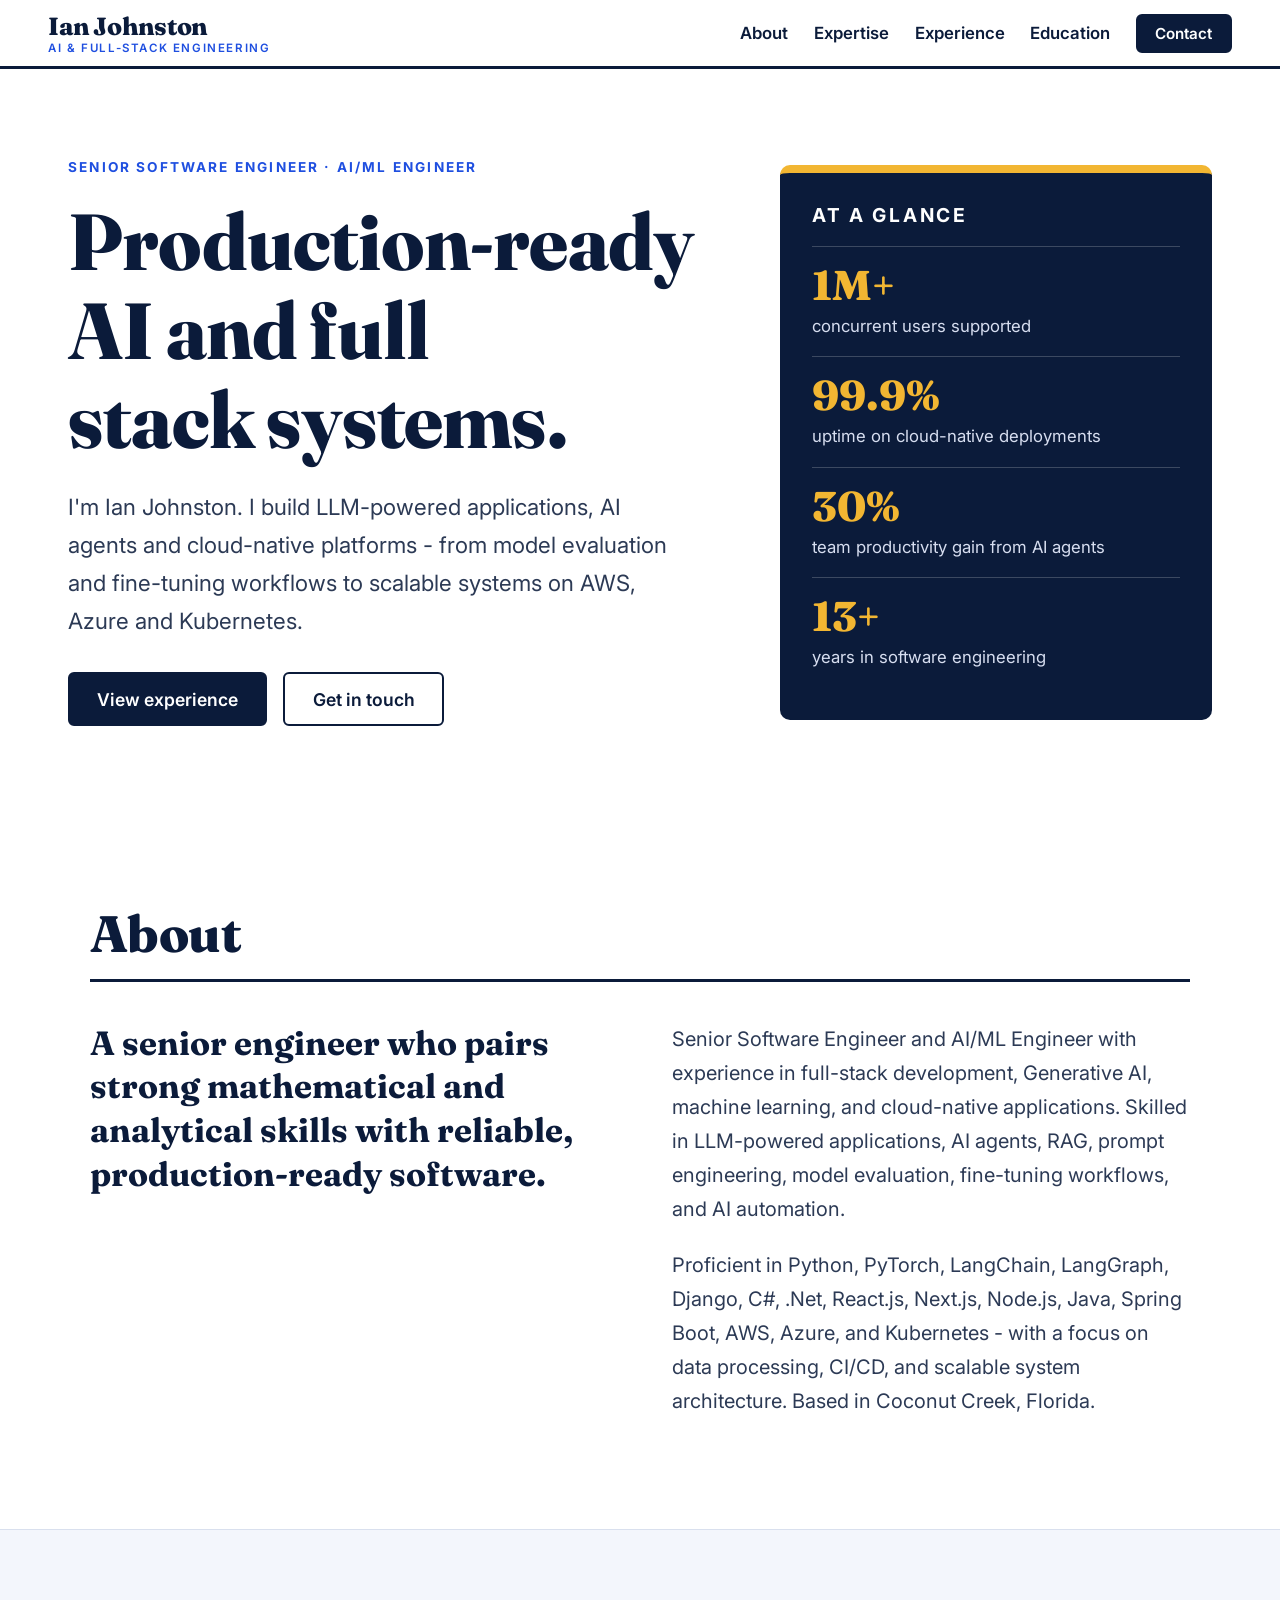
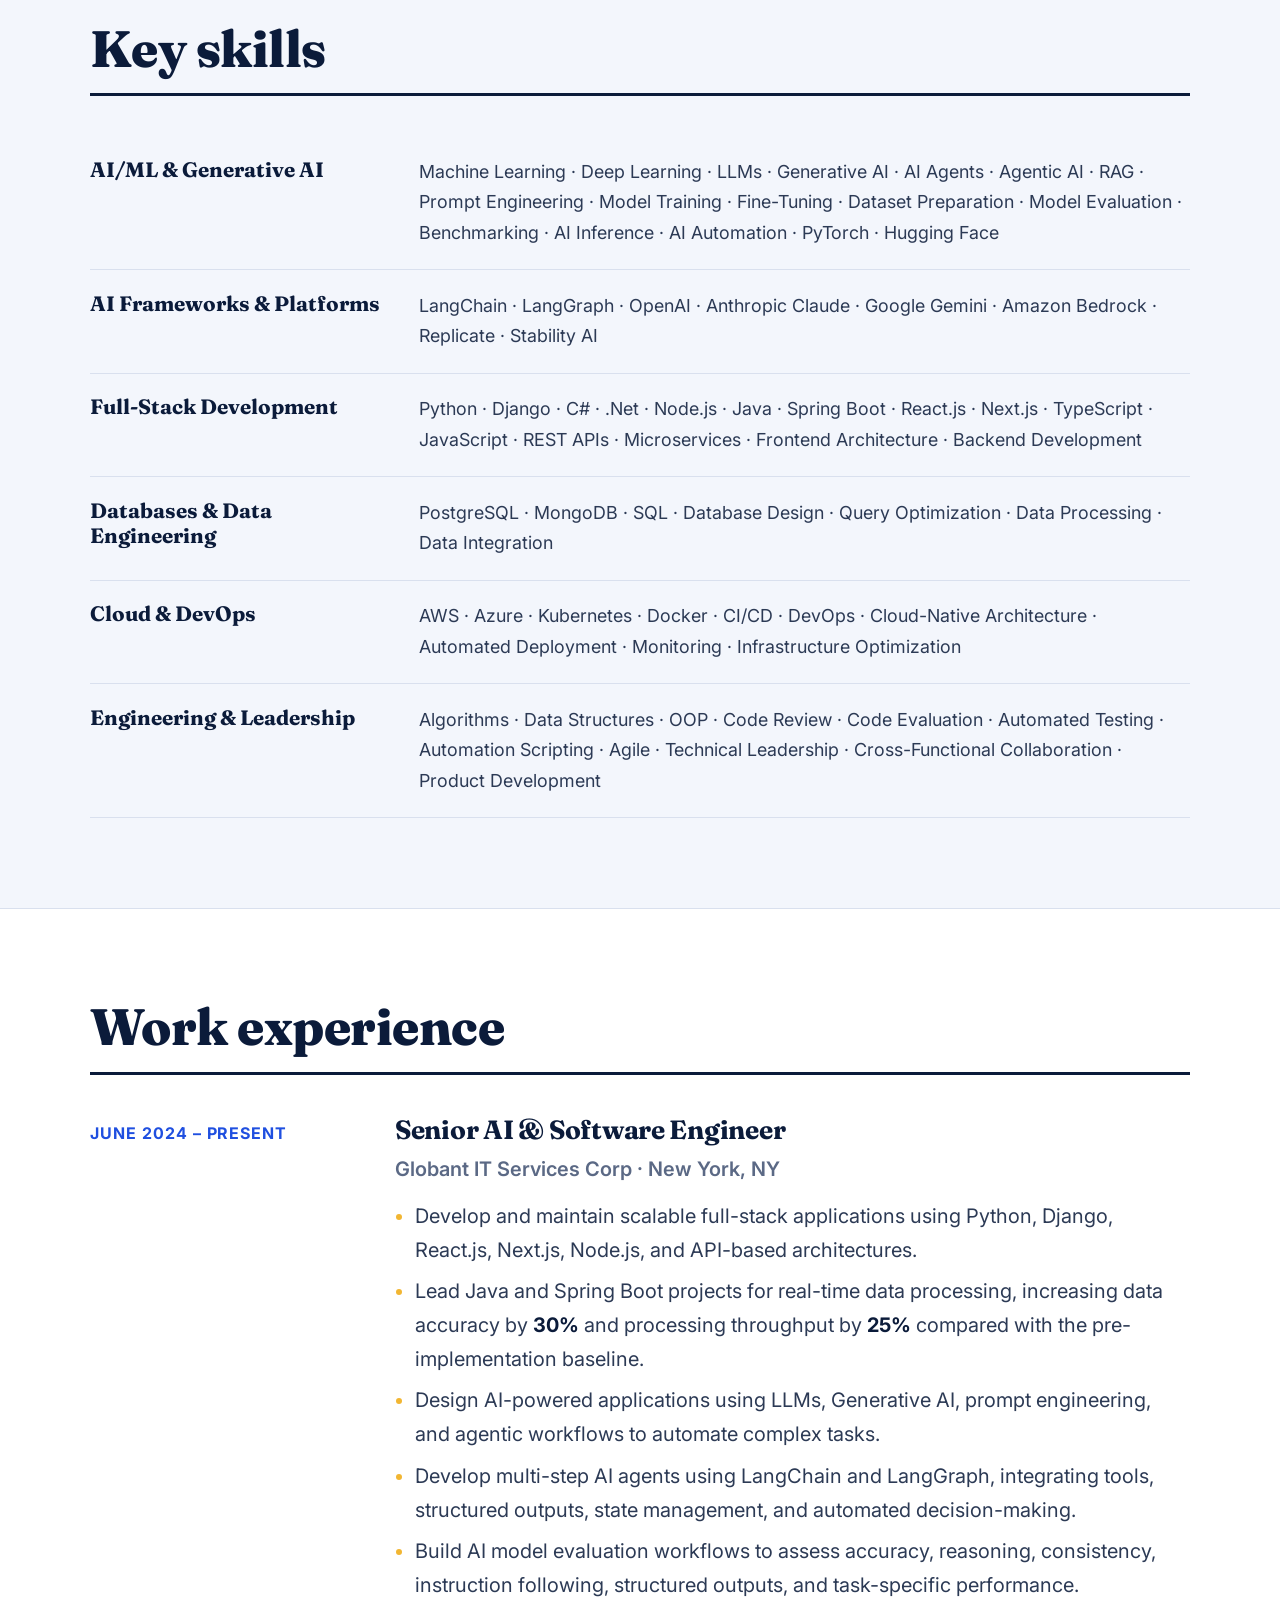
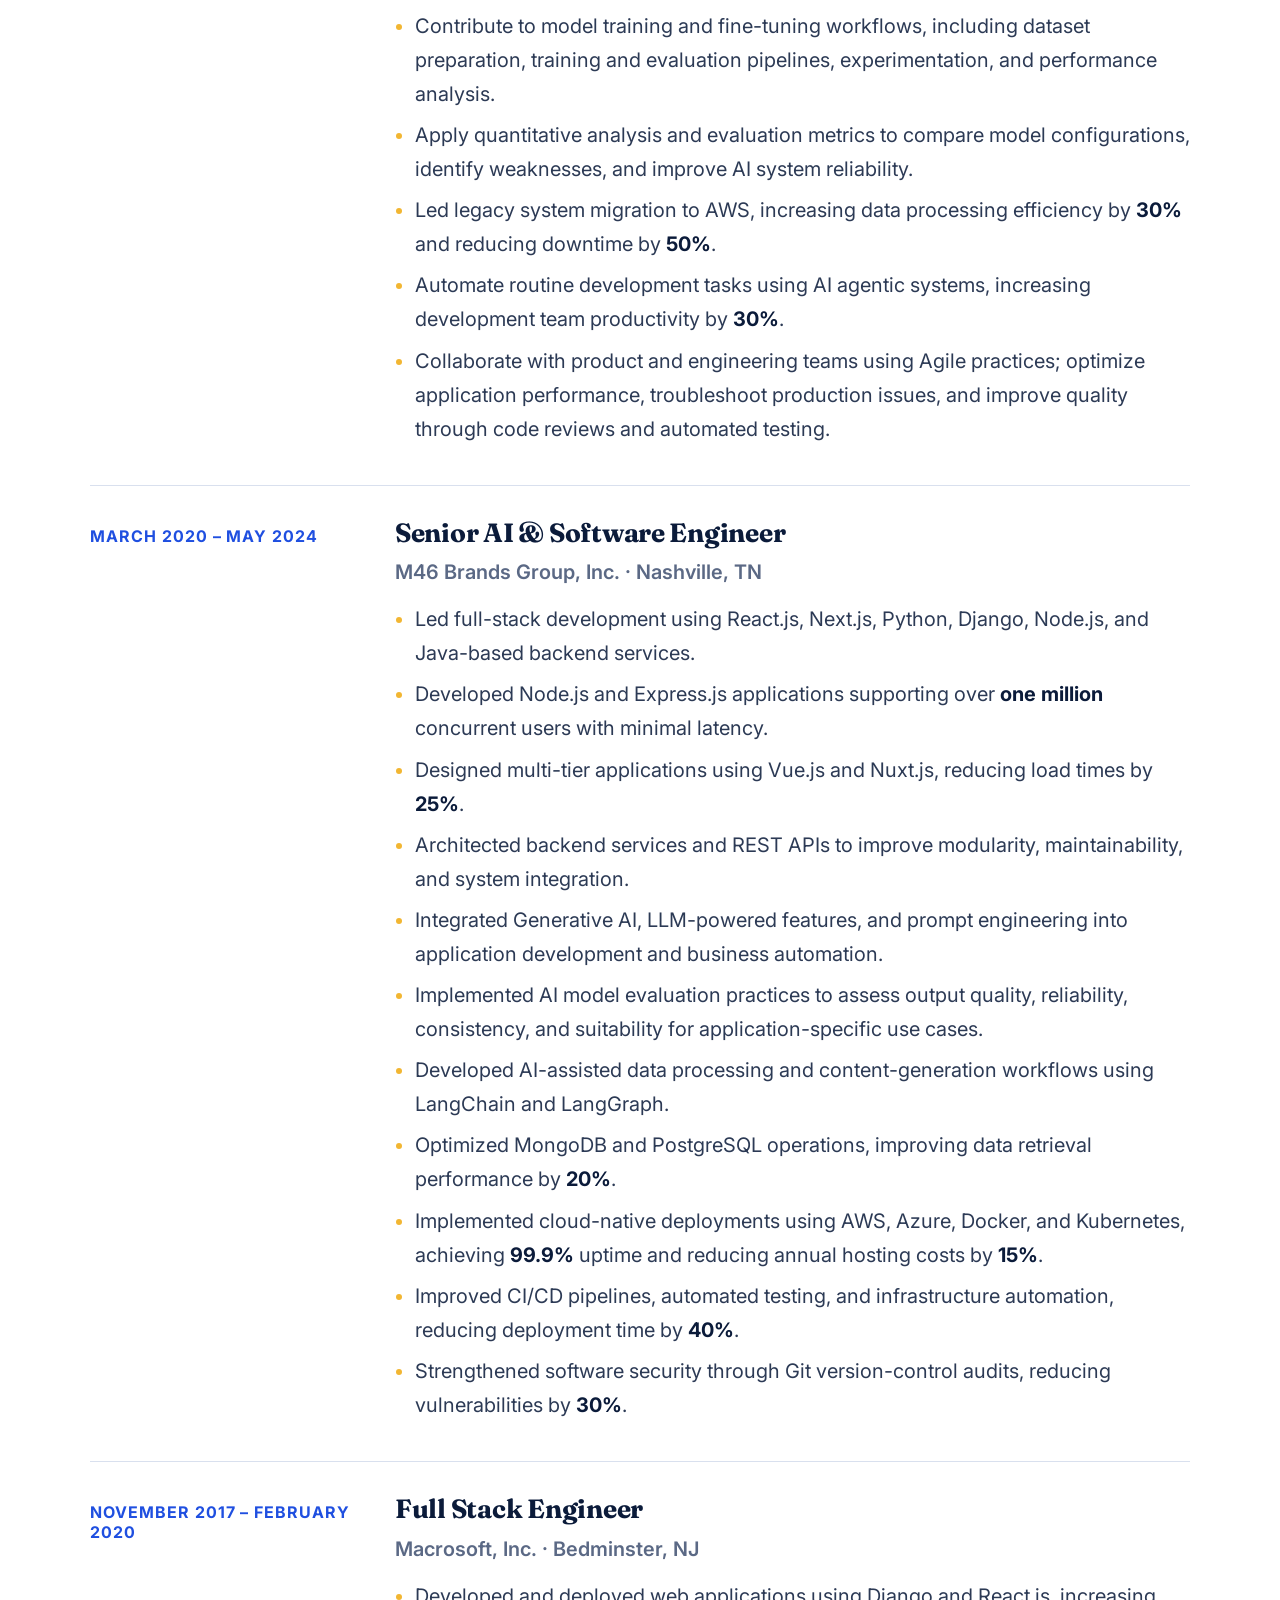
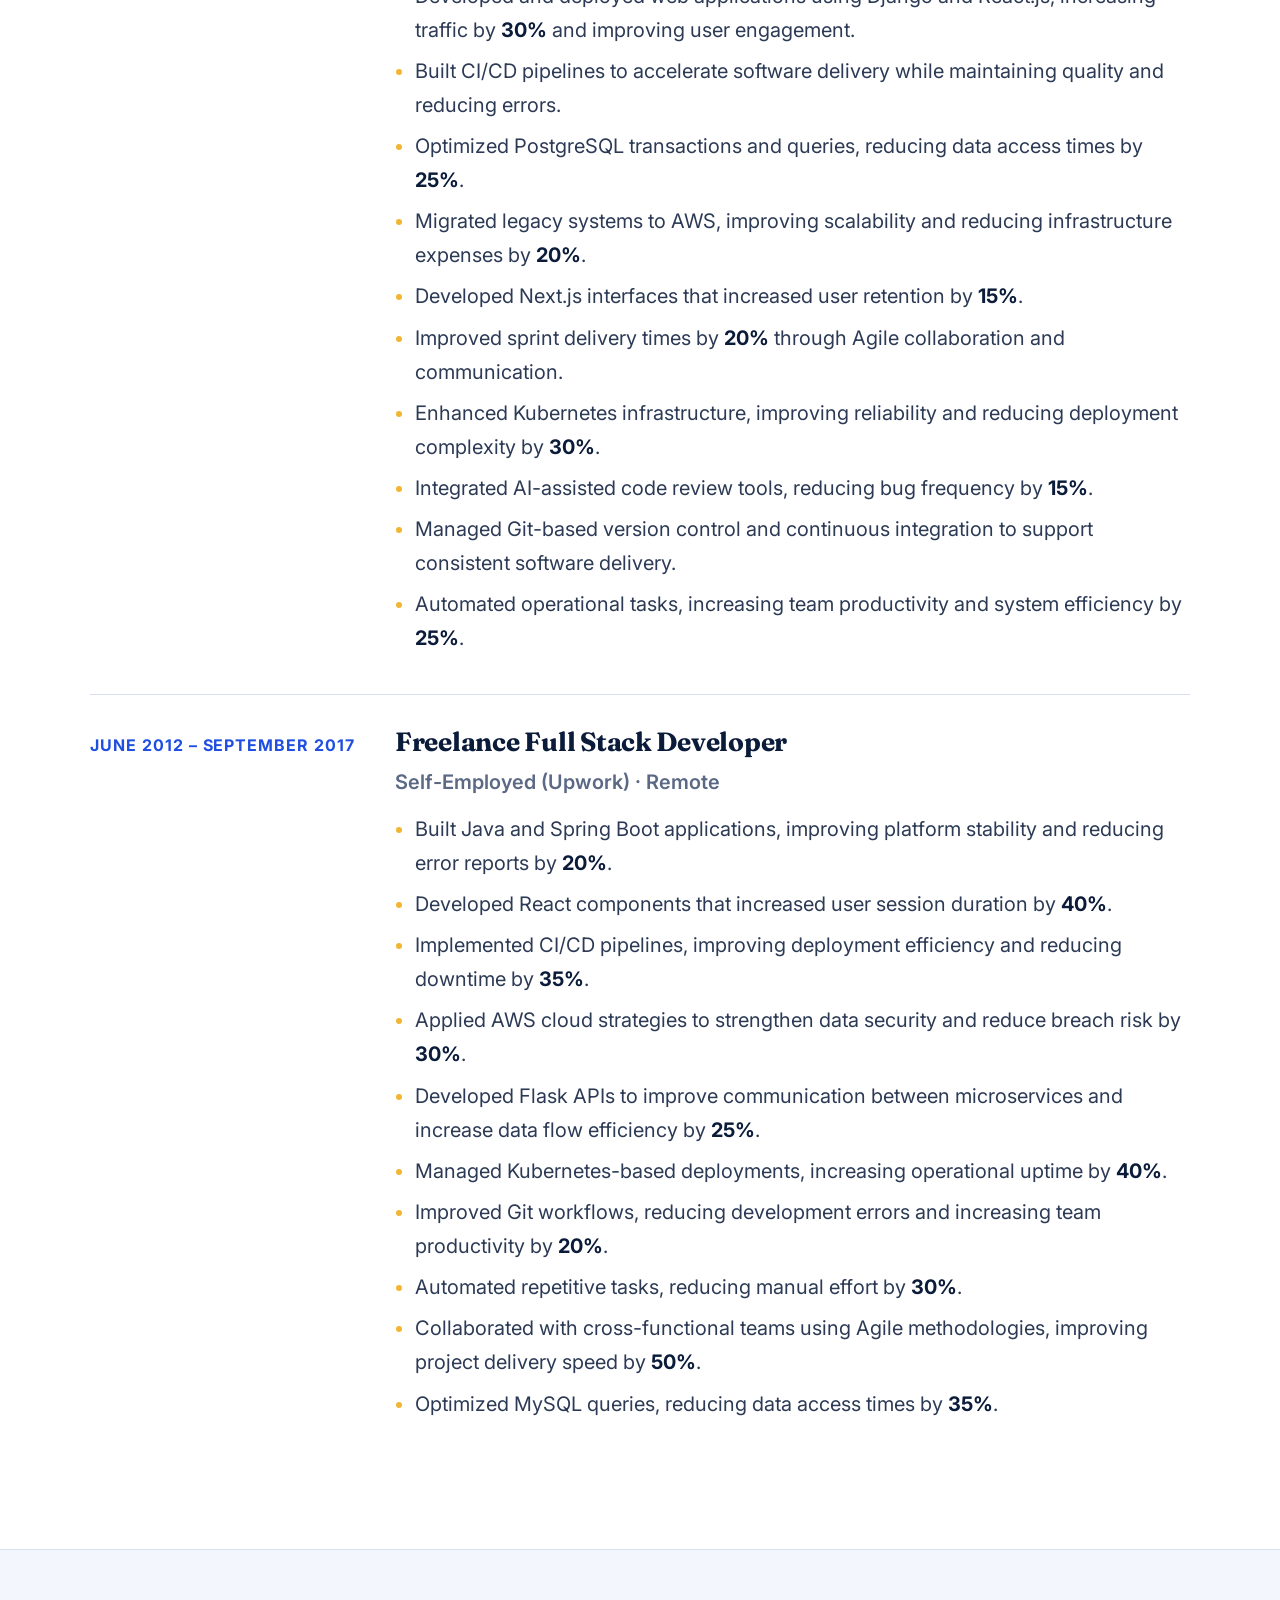
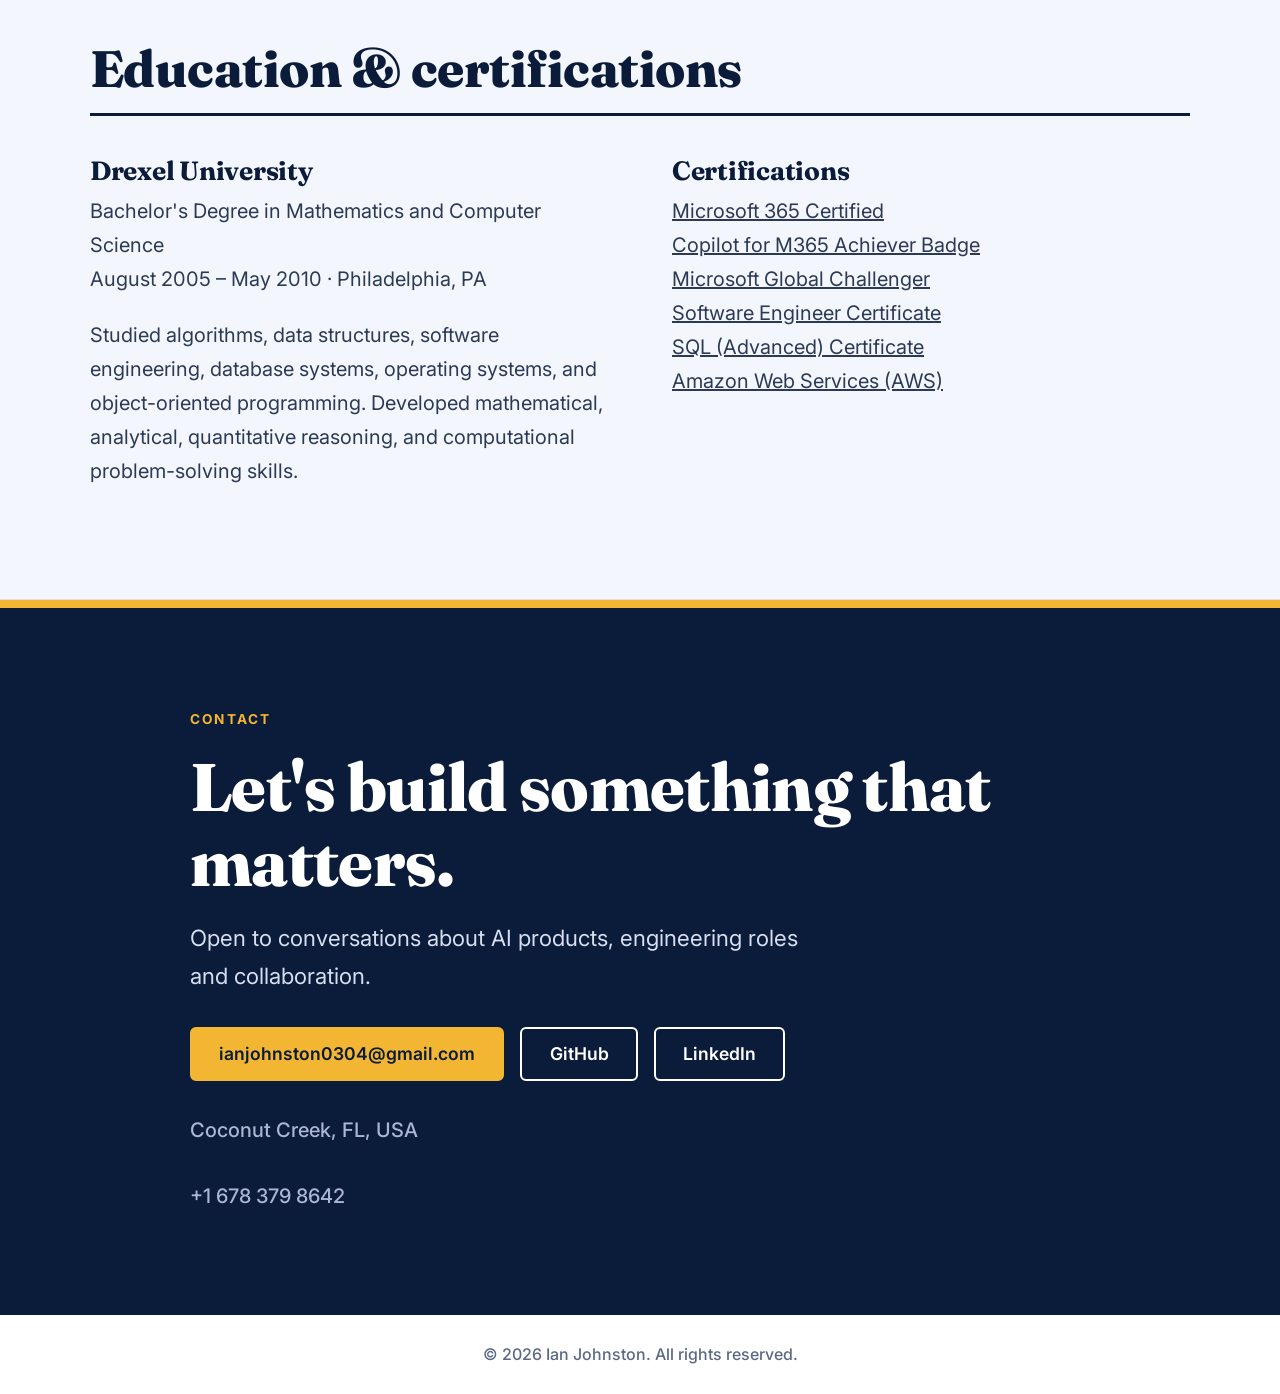
==== commit ab6dcefc: "Update" ====
--- a/index.html
+++ b/index.html
@@ -4,7 +4,7 @@
 <meta charset="utf-8">
 <meta name="viewport" content="width=device-width, initial-scale=1">
 <title>Ian Johnston · Senior AI &amp; Software Engineer</title>
-<meta name="description" content="Ian Johnston — Senior Software Engineer and AI/ML Engineer. LLM applications, AI agents, RAG, full-stack development and cloud-native systems.">
+<meta name="description" content="Ian Johnston - Senior Software Engineer and AI/ML Engineer. LLM applications, AI agents, RAG, full-stack development and cloud-native systems.">
 <meta property="og:title" content="Ian Johnston · Senior AI &amp; Software Engineer">
 <meta property="og:description" content="LLM applications, AI agents, RAG and full-stack engineering on AWS, Azure and Kubernetes.">
 <meta property="og:type" content="website">
@@ -17,7 +17,7 @@
 <body>
 
 <header class="nav">
-  <a class="brand" href="#top" aria-label="Ian Johnston — home">
+  <a class="brand" href="#top" aria-label="Ian Johnston - home">
     <!-- <img src="logo.svg" alt="" width="52" height="52"> -->
     <span class="brand-text">
       <strong>Ian Johnston</strong>
@@ -38,11 +38,11 @@
 <section class="hero">
   <div class="hero-copy">
     <p class="eyebrow">Senior Software Engineer · AI/ML Engineer</p>
-    <h1>Production-ready AI and full-stack&nbsp;systems.</h1>
-    <p class="lead">I'm Ian Johnston. I build LLM-powered applications, AI agents and cloud-native platforms — from model evaluation and fine-tuning workflows to scalable systems on AWS, Azure and Kubernetes.</p>
+    <h1>Production-ready AI and full stack&nbsp;systems.</h1>
+    <p class="lead">I'm Ian Johnston. I build LLM-powered applications, AI agents and cloud-native platforms - from model evaluation and fine-tuning workflows to scalable systems on AWS, Azure and Kubernetes.</p>
     <div class="cta">
       <a class="btn" href="#experience">View experience</a>
-      <a class="btn ghost" href="mailto:Ianjohnston0304@gmail.com">Get in touch</a>
+      <a class="btn ghost" href="mailto:ianjohnston0304@gmail.com">Get in touch</a>
     </div>
   </div>
   <aside class="glance" aria-label="Career highlights">
@@ -62,7 +62,7 @@
     <p class="big">A senior engineer who pairs strong mathematical and analytical skills with reliable, production-ready software.</p>
     <div>
       <p>Senior Software Engineer and AI/ML Engineer with experience in full-stack development, Generative AI, machine learning, and cloud-native applications. Skilled in LLM-powered applications, AI agents, RAG, prompt engineering, model evaluation, fine-tuning workflows, and AI automation.</p>
-      <p>Proficient in Python, PyTorch, LangChain, LangGraph, Django, React.js, Next.js, Node.js, Java, Spring Boot, AWS, Azure, and Kubernetes — with a focus on data processing, CI/CD, and scalable system architecture. Based in Coconut Creek, Florida.</p>
+      <p>Proficient in Python, PyTorch, LangChain, LangGraph, Django, C#, .Net, React.js, Next.js, Node.js, Java, Spring Boot, AWS, Azure, and Kubernetes - with a focus on data processing, CI/CD, and scalable system architecture. Based in Coconut Creek, Florida.</p>
     </div>
   </div>
 </section>
@@ -72,7 +72,7 @@
   <dl class="rows">
     <div><dt>AI/ML &amp; Generative AI</dt><dd>Machine Learning · Deep Learning · LLMs · Generative AI · AI Agents · Agentic AI · RAG · Prompt Engineering · Model Training · Fine-Tuning · Dataset Preparation · Model Evaluation · Benchmarking · AI Inference · AI Automation · PyTorch · Hugging Face</dd></div>
     <div><dt>AI Frameworks &amp; Platforms</dt><dd>LangChain · LangGraph · OpenAI · Anthropic Claude · Google Gemini · Amazon Bedrock · Replicate · Stability AI</dd></div>
-    <div><dt>Full-Stack Development</dt><dd>Python · Django · Node.js · Java · Spring Boot · React.js · Next.js · TypeScript · JavaScript · REST APIs · Microservices · Frontend Architecture · Backend Development</dd></div>
+    <div><dt>Full-Stack Development</dt><dd>Python · Django · C# · .Net · Node.js · Java · Spring Boot · React.js · Next.js · TypeScript · JavaScript · REST APIs · Microservices · Frontend Architecture · Backend Development</dd></div>
     <div><dt>Databases &amp; Data Engineering</dt><dd>PostgreSQL · MongoDB · SQL · Database Design · Query Optimization · Data Processing · Data Integration</dd></div>
     <div><dt>Cloud &amp; DevOps</dt><dd>AWS · Azure · Kubernetes · Docker · CI/CD · DevOps · Cloud-Native Architecture · Automated Deployment · Monitoring · Infrastructure Optimization</dd></div>
     <div><dt>Engineering &amp; Leadership</dt><dd>Algorithms · Data Structures · OOP · Code Review · Code Evaluation · Automated Testing · Automation Scripting · Agile · Technical Leadership · Cross-Functional Collaboration · Product Development</dd></div>
@@ -167,12 +167,36 @@
   <div class="cols">
     <div>
       <h3>Drexel University</h3>
-      <p>Bachelor's Degree in Mathematics and Computer Science<br>August 2006 – May 2010 · Philadelphia, PA</p>
+      <p>Bachelor's Degree in Mathematics and Computer Science<br>August 2005 – May 2010 · Philadelphia, PA</p>
       <p>Studied algorithms, data structures, software engineering, database systems, operating systems, and object-oriented programming. Developed mathematical, analytical, quantitative reasoning, and computational problem-solving skills.</p>
     </div>
     <div>
       <h3>Certifications</h3>
-      <p>Software Engineer Certificate<br>SQL (Advanced) Certificate<br>Mastering Model Evaluation in Amazon Bedrock: From Basics to Best Practices<br>Microsoft Global Challenger</p>
+      <p>
+        <a href="https://www.credly.com/badges/ce64e598-5878-40f6-807f-0b3b1f705dbe">
+          Microsoft 365 Certified
+        </a>
+        <br>
+        <a href="https://www.credly.com/badges/65f8ec1d-12f5-4aea-89e7-c140d0dceeae">
+          Copilot for M365 Achiever Badge
+        </a>
+        <br>
+        <a href="https://www.credly.com/badges/30dd2ed8-c074-4ea5-b617-64882b9326c3">
+          Microsoft Global Challenger
+        </a>
+        <br>
+        <a href="https://www.hackerrank.com/certificates/a28364ad3aac">
+          Software Engineer Certificate
+        </a>
+        <br>
+        <a href="https://www.hackerrank.com/certificates/7c2d5c078ed3">
+          SQL (Advanced) Certificate
+        </a>
+        <br>
+        <a href="https://www.futurelearn.com/certificates/d7wduaf">
+          Amazon Web Services (AWS)
+        </a>
+      </p>
     </div>
   </div>
 </section>
@@ -183,12 +207,12 @@
     <h2>Let's build something that matters.</h2>
     <p class="lead">Open to conversations about AI products, engineering roles and collaboration.</p>
     <div class="cta">
-      <a class="btn gold" href="mailto:Ianjohnston0304@gmail.com">Ianjohnston0304@gmail.com</a>
+      <a class="btn gold" href="mailto:ianjohnston0304@gmail.com">ianjohnston0304@gmail.com</a>
       <a class="btn outline" href="https://github.com/activexxpro" target="_blank" rel="noopener">GitHub</a>
       <a class="btn outline" href="https://www.linkedin.com/in/ambitiano/" target="_blank" rel="noopener">LinkedIn</a>
     </div>
     <p class="loc">Coconut Creek, FL, USA</p>
-    <p class="loc">+1 281 406 0115</p>
+    <p class="loc">+1 678 379 8642</p>
   </div>
 </section>
 
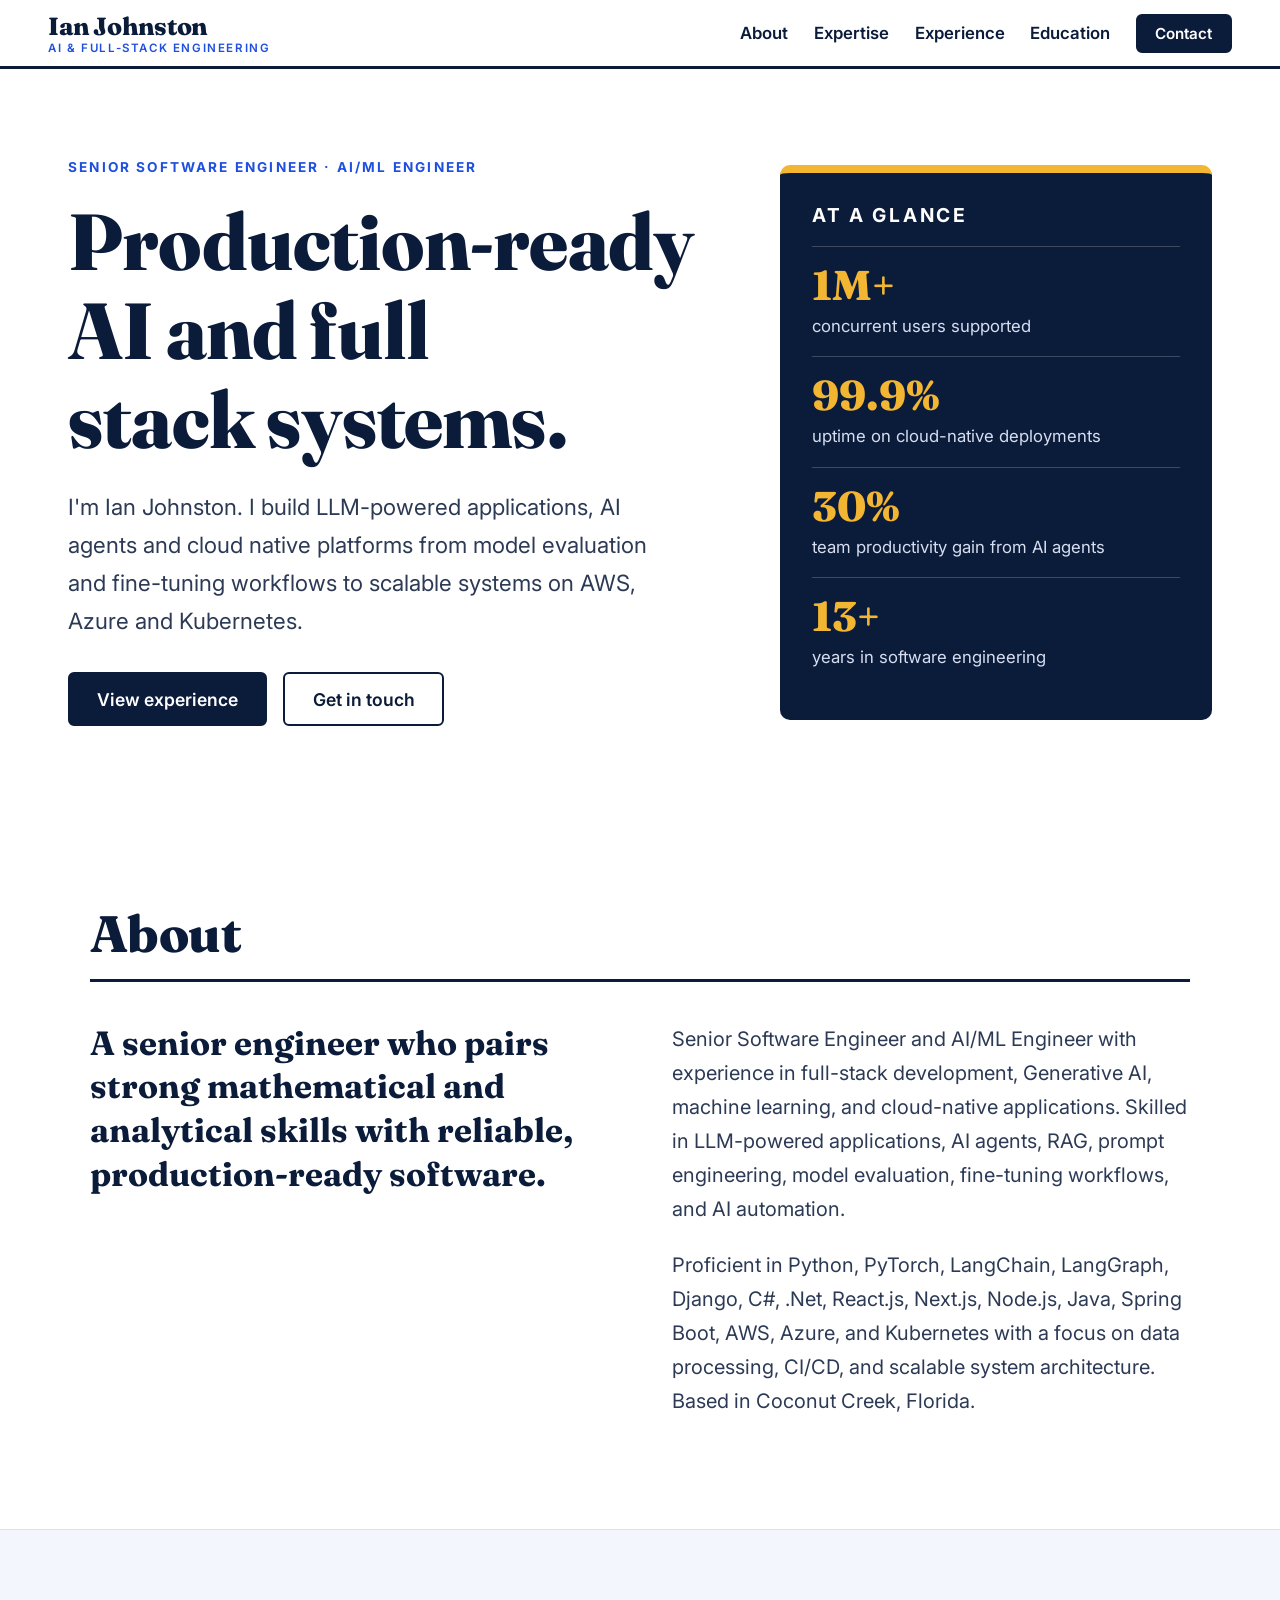
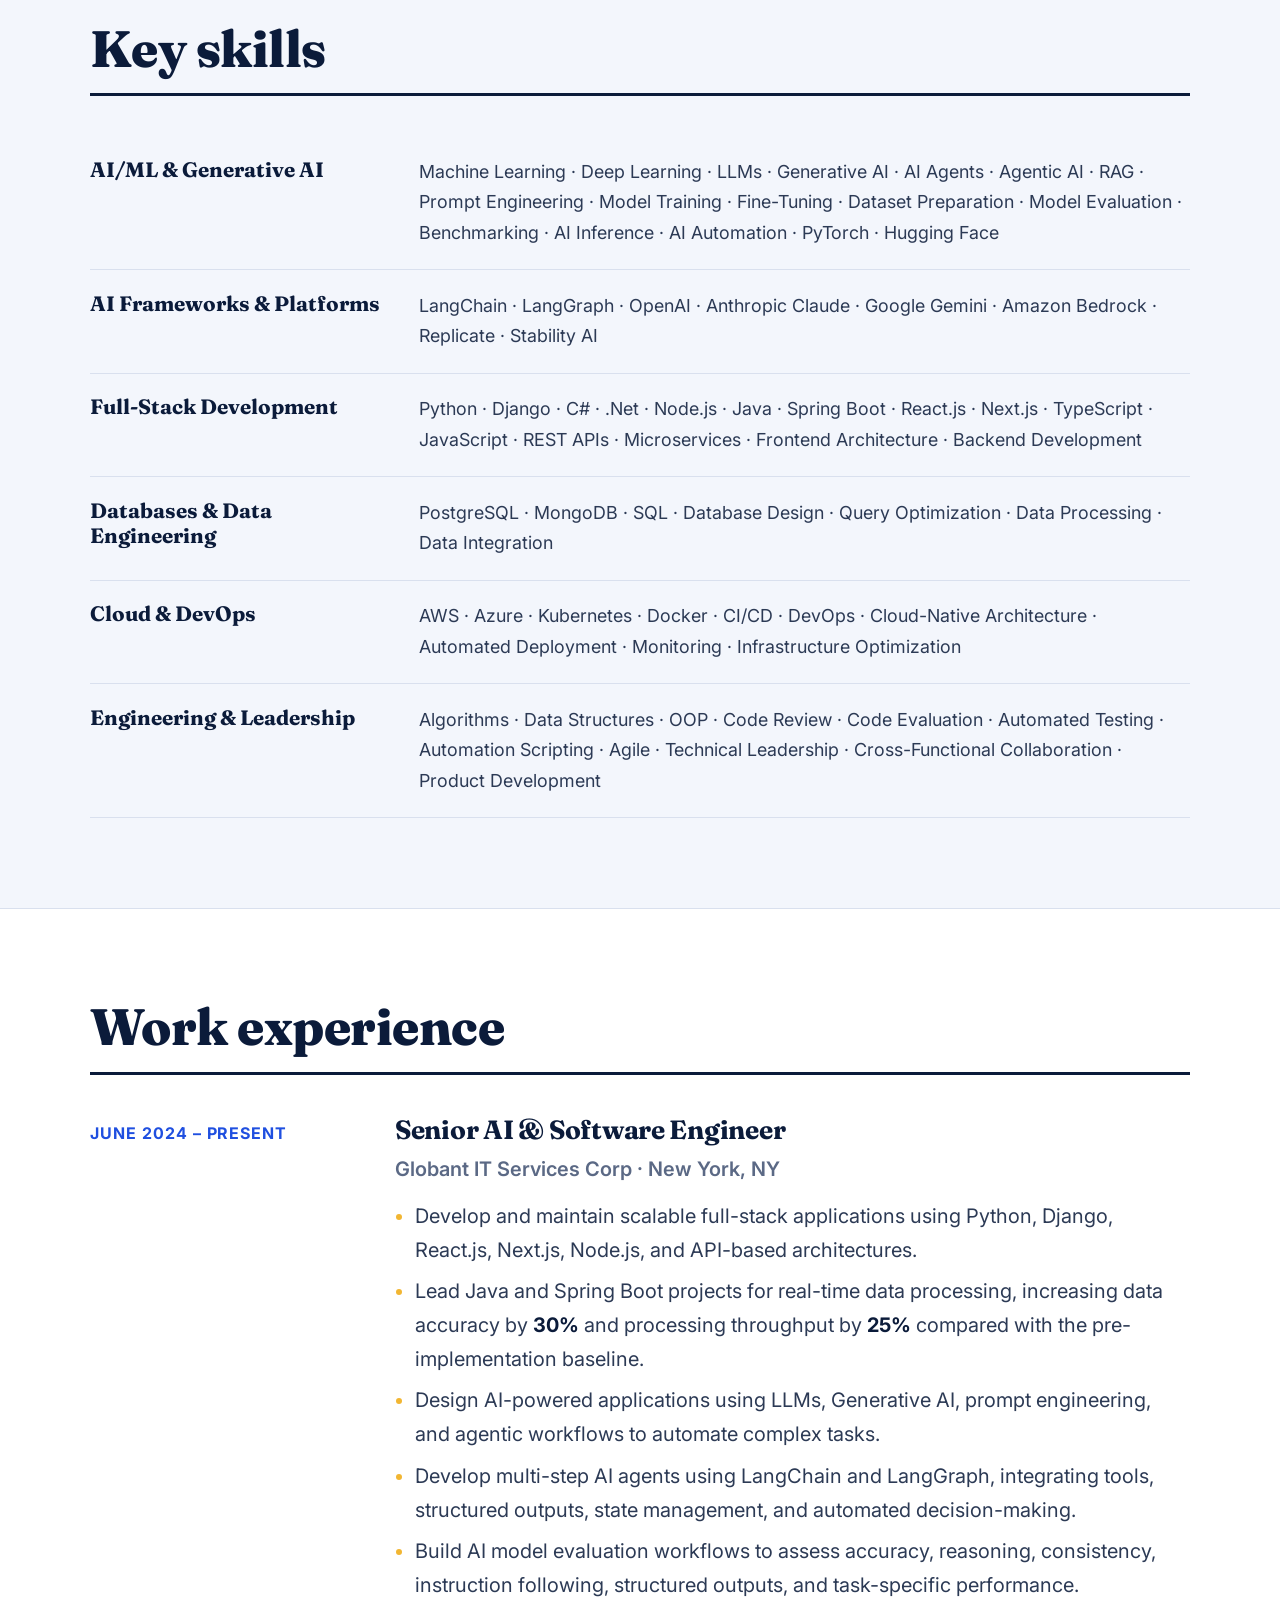
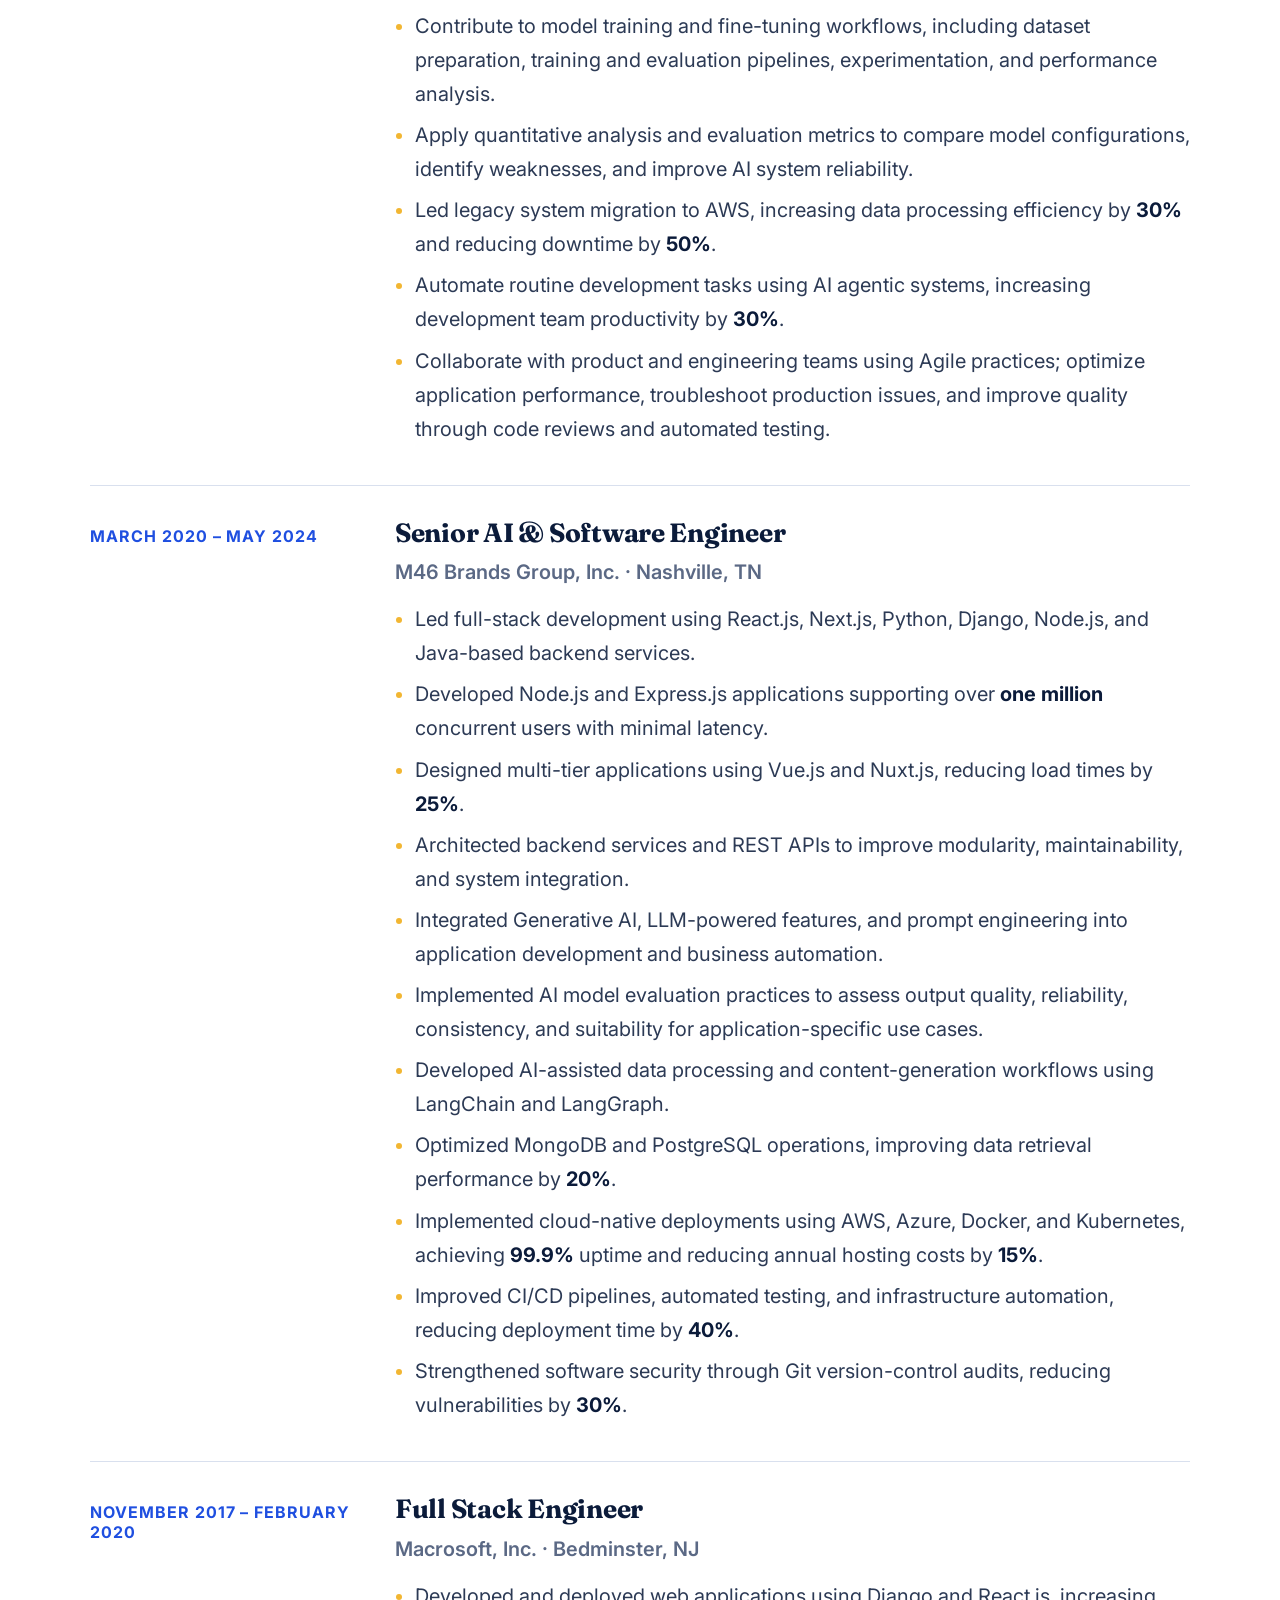
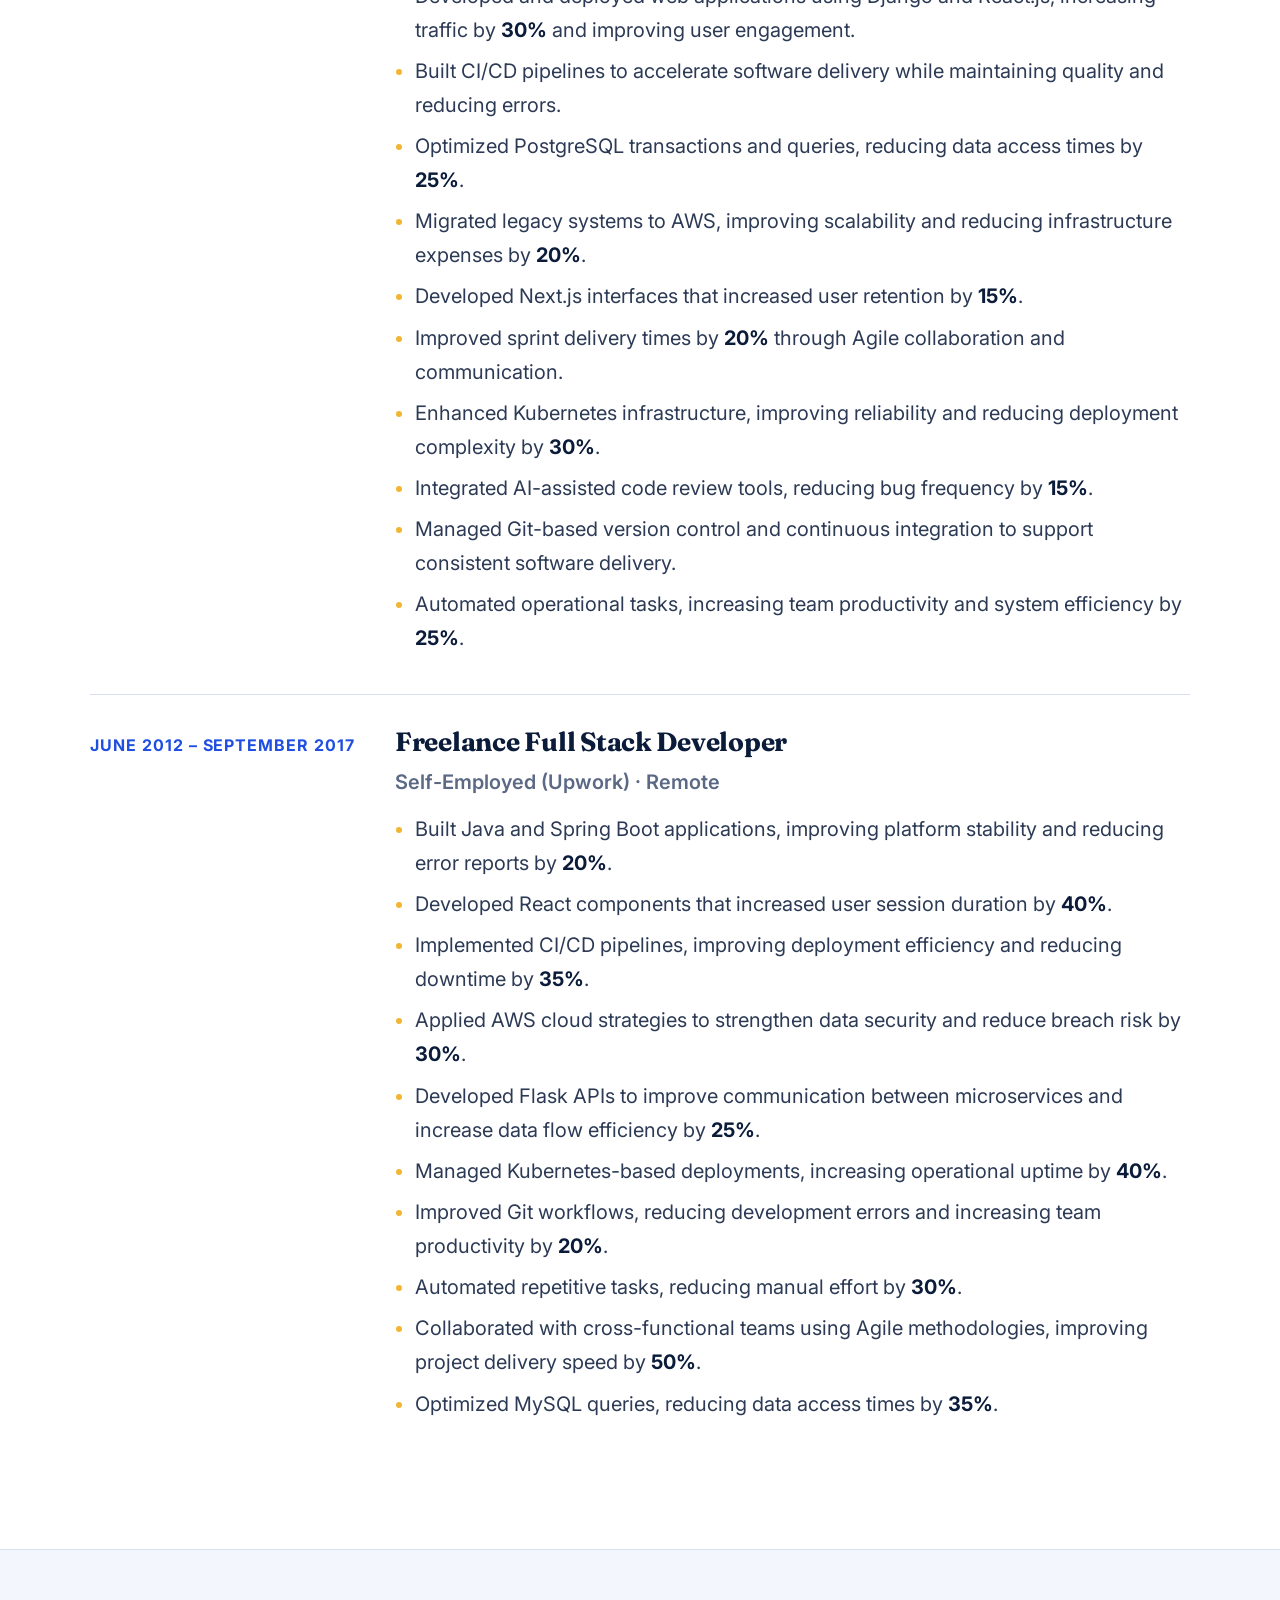
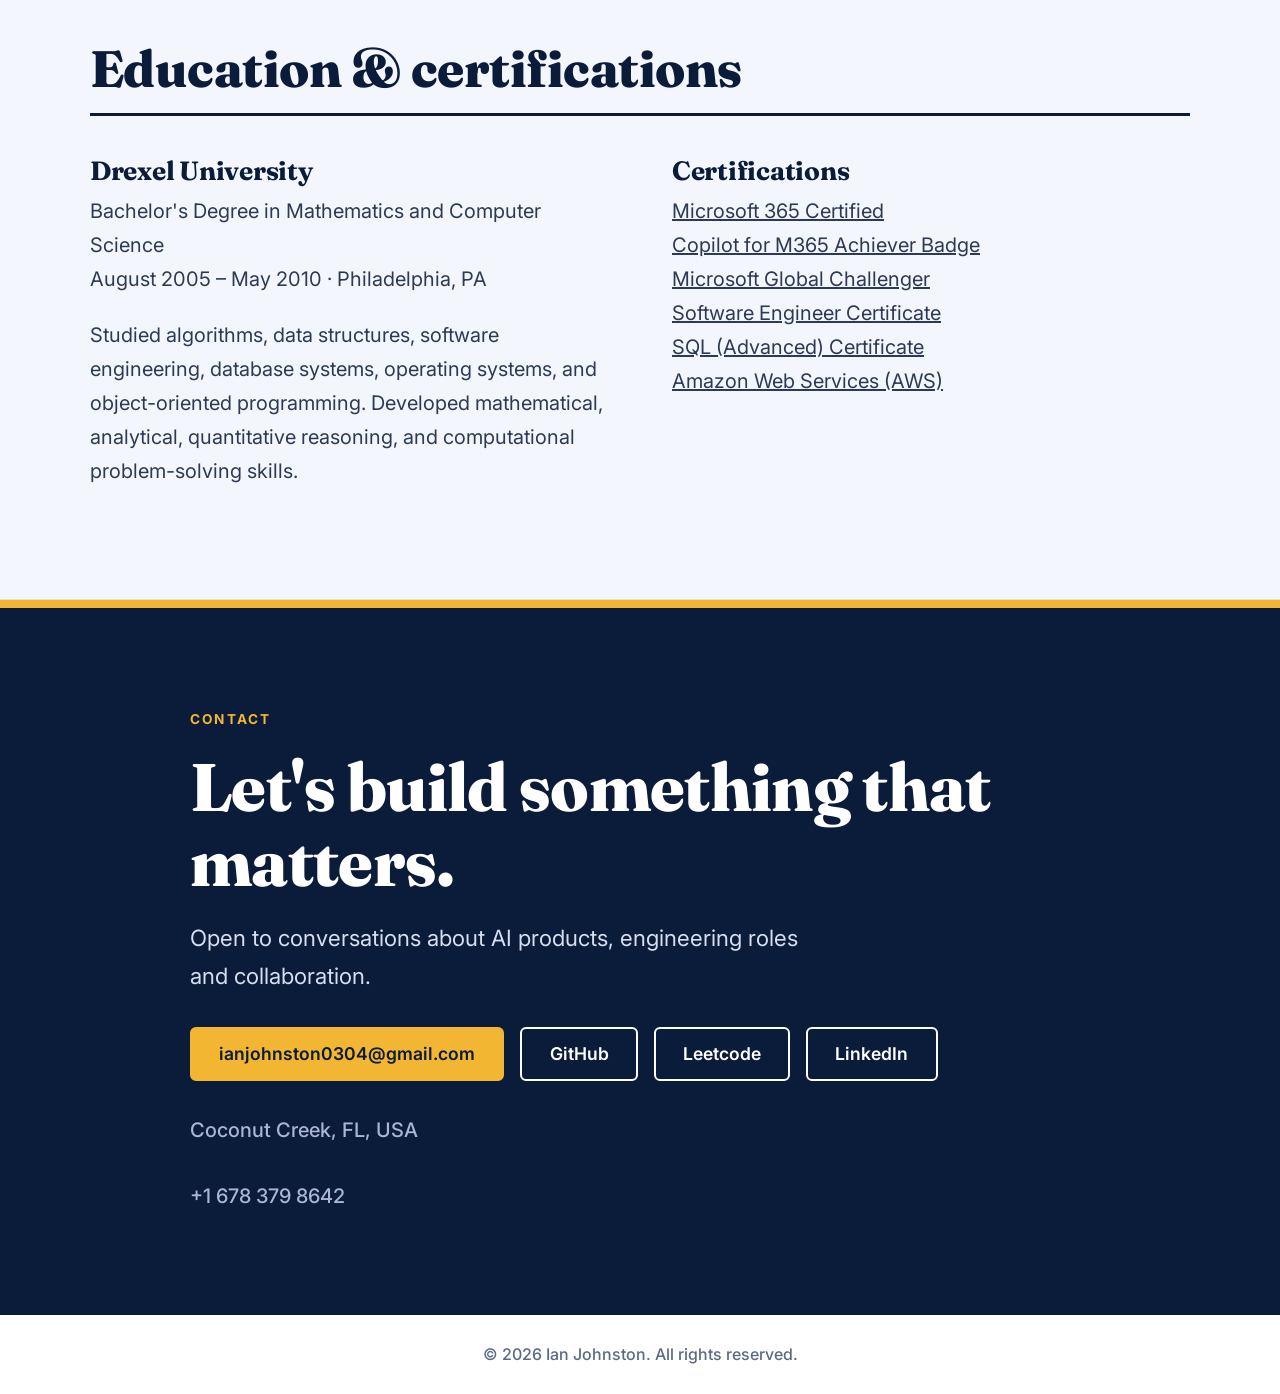
==== commit b4a49d79: "Update" ====
--- a/index.html
+++ b/index.html
@@ -4,7 +4,7 @@
 <meta charset="utf-8">
 <meta name="viewport" content="width=device-width, initial-scale=1">
 <title>Ian Johnston · Senior AI &amp; Software Engineer</title>
-<meta name="description" content="Ian Johnston - Senior Software Engineer and AI/ML Engineer. LLM applications, AI agents, RAG, full-stack development and cloud-native systems.">
+<meta name="description" content="Ian Johnston - Senior Software Engineer and AI/ML Engineer. LLM applications, AI agents, RAG, full-stack development and cloud native systems.">
 <meta property="og:title" content="Ian Johnston · Senior AI &amp; Software Engineer">
 <meta property="og:description" content="LLM applications, AI agents, RAG and full-stack engineering on AWS, Azure and Kubernetes.">
 <meta property="og:type" content="website">
@@ -39,7 +39,7 @@
   <div class="hero-copy">
     <p class="eyebrow">Senior Software Engineer · AI/ML Engineer</p>
     <h1>Production-ready AI and full stack&nbsp;systems.</h1>
-    <p class="lead">I'm Ian Johnston. I build LLM-powered applications, AI agents and cloud-native platforms - from model evaluation and fine-tuning workflows to scalable systems on AWS, Azure and Kubernetes.</p>
+    <p class="lead">I'm Ian Johnston. I build LLM-powered applications, AI agents and cloud native platforms from model evaluation and fine-tuning workflows to scalable systems on AWS, Azure and Kubernetes.</p>
     <div class="cta">
       <a class="btn" href="#experience">View experience</a>
       <a class="btn ghost" href="mailto:ianjohnston0304@gmail.com">Get in touch</a>
@@ -62,7 +62,7 @@
     <p class="big">A senior engineer who pairs strong mathematical and analytical skills with reliable, production-ready software.</p>
     <div>
       <p>Senior Software Engineer and AI/ML Engineer with experience in full-stack development, Generative AI, machine learning, and cloud-native applications. Skilled in LLM-powered applications, AI agents, RAG, prompt engineering, model evaluation, fine-tuning workflows, and AI automation.</p>
-      <p>Proficient in Python, PyTorch, LangChain, LangGraph, Django, C#, .Net, React.js, Next.js, Node.js, Java, Spring Boot, AWS, Azure, and Kubernetes - with a focus on data processing, CI/CD, and scalable system architecture. Based in Coconut Creek, Florida.</p>
+      <p>Proficient in Python, PyTorch, LangChain, LangGraph, Django, C#, .Net, React.js, Next.js, Node.js, Java, Spring Boot, AWS, Azure, and Kubernetes with a focus on data processing, CI/CD, and scalable system architecture. Based in Coconut Creek, Florida.</p>
     </div>
   </div>
 </section>
@@ -173,27 +173,27 @@
     <div>
       <h3>Certifications</h3>
       <p>
-        <a href="https://www.credly.com/badges/ce64e598-5878-40f6-807f-0b3b1f705dbe">
+        <a target="_blank" href="https://www.credly.com/badges/ce64e598-5878-40f6-807f-0b3b1f705dbe">
           Microsoft 365 Certified
         </a>
         <br>
-        <a href="https://www.credly.com/badges/65f8ec1d-12f5-4aea-89e7-c140d0dceeae">
+        <a target="_blank" href="https://www.credly.com/badges/65f8ec1d-12f5-4aea-89e7-c140d0dceeae">
           Copilot for M365 Achiever Badge
         </a>
         <br>
-        <a href="https://www.credly.com/badges/30dd2ed8-c074-4ea5-b617-64882b9326c3">
+        <a target="_blank" href="https://www.credly.com/badges/30dd2ed8-c074-4ea5-b617-64882b9326c3">
           Microsoft Global Challenger
         </a>
         <br>
-        <a href="https://www.hackerrank.com/certificates/a28364ad3aac">
+        <a target="_blank" href="https://www.hackerrank.com/certificates/a28364ad3aac">
           Software Engineer Certificate
         </a>
-        <br>
-        <a href="https://www.hackerrank.com/certificates/7c2d5c078ed3">
+        <br>  
+        <a target="_blank" href="https://www.hackerrank.com/certificates/7c2d5c078ed3">
           SQL (Advanced) Certificate
         </a>
         <br>
-        <a href="https://www.futurelearn.com/certificates/d7wduaf">
+        <a target="_blank" href="https://www.futurelearn.com/certificates/d7wduaf">
           Amazon Web Services (AWS)
         </a>
       </p>
@@ -209,6 +209,7 @@
     <div class="cta">
       <a class="btn gold" href="mailto:ianjohnston0304@gmail.com">ianjohnston0304@gmail.com</a>
       <a class="btn outline" href="https://github.com/activexxpro" target="_blank" rel="noopener">GitHub</a>
+      <a class="btn outline" href="https://leetcode.com/u/activexxpro/" target="_blank" rel="noopener">Leetcode</a>
       <a class="btn outline" href="https://www.linkedin.com/in/ambitiano/" target="_blank" rel="noopener">LinkedIn</a>
     </div>
     <p class="loc">Coconut Creek, FL, USA</p>
